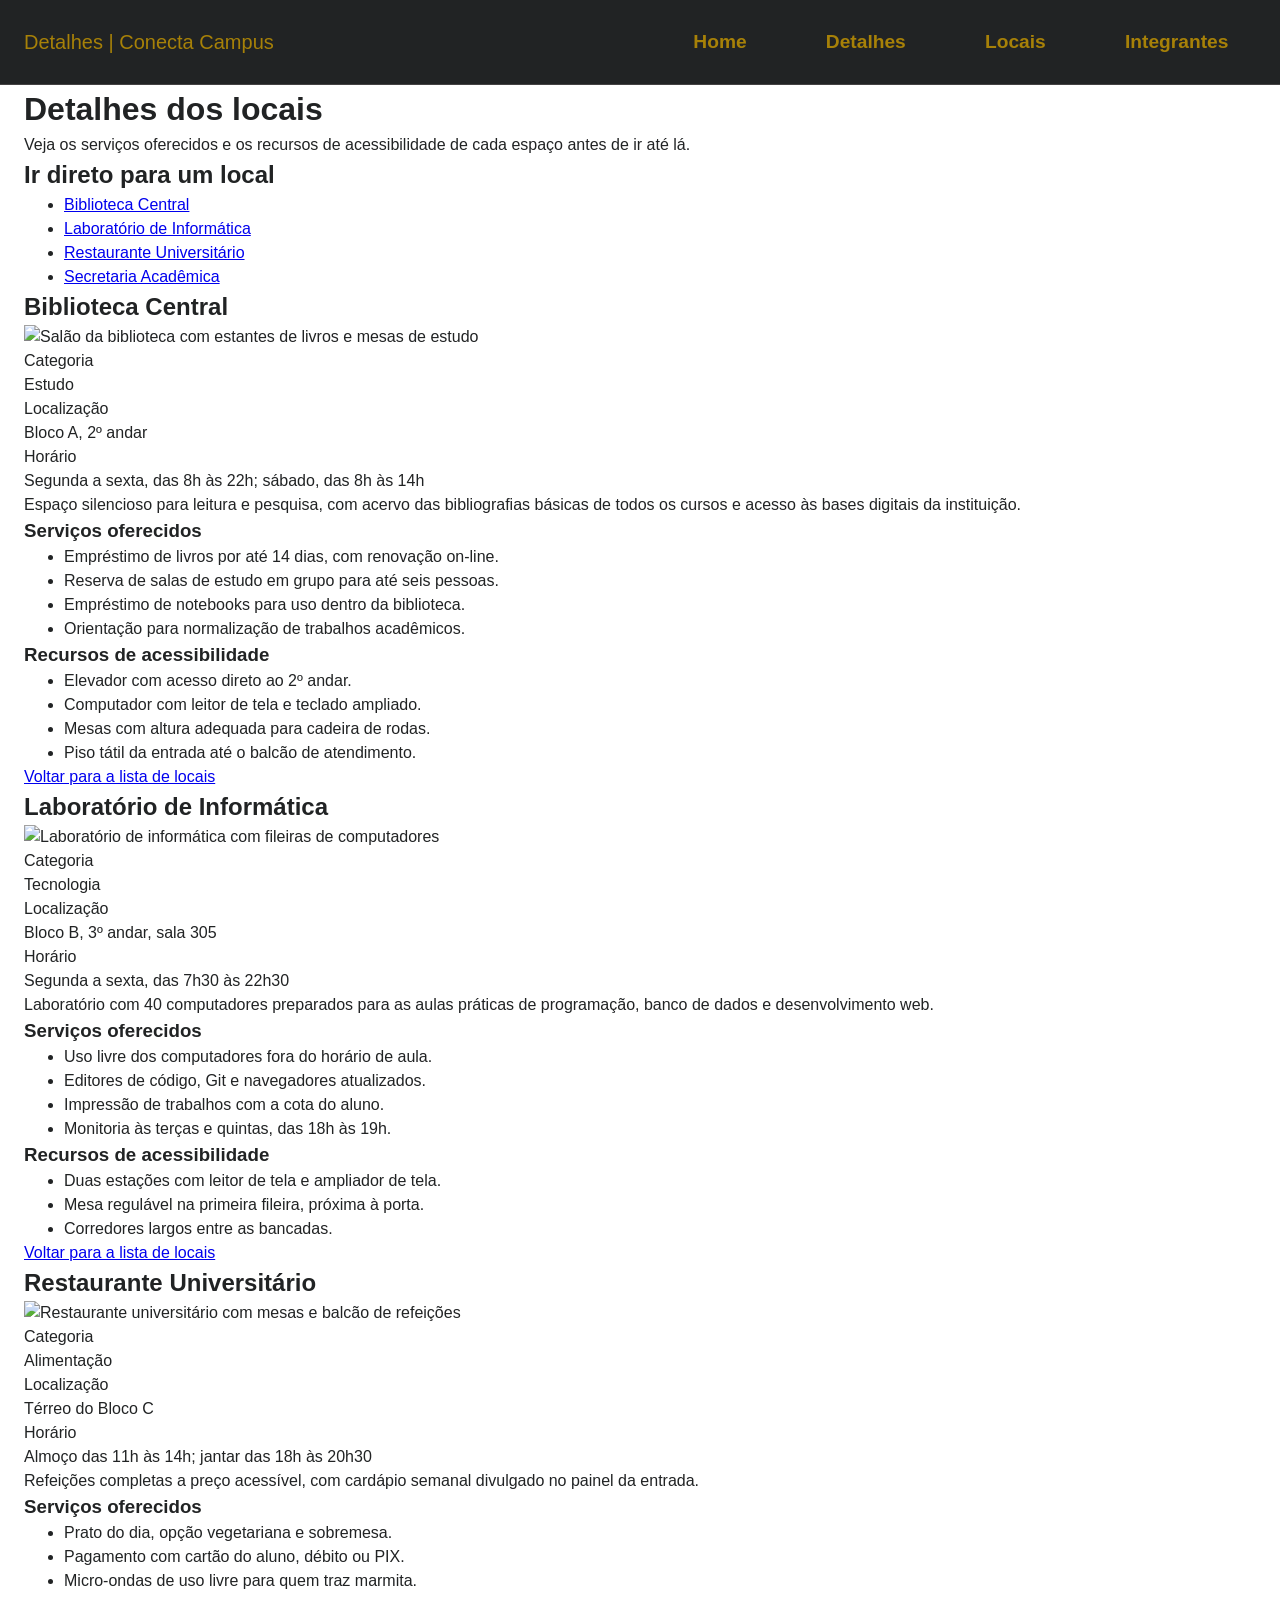
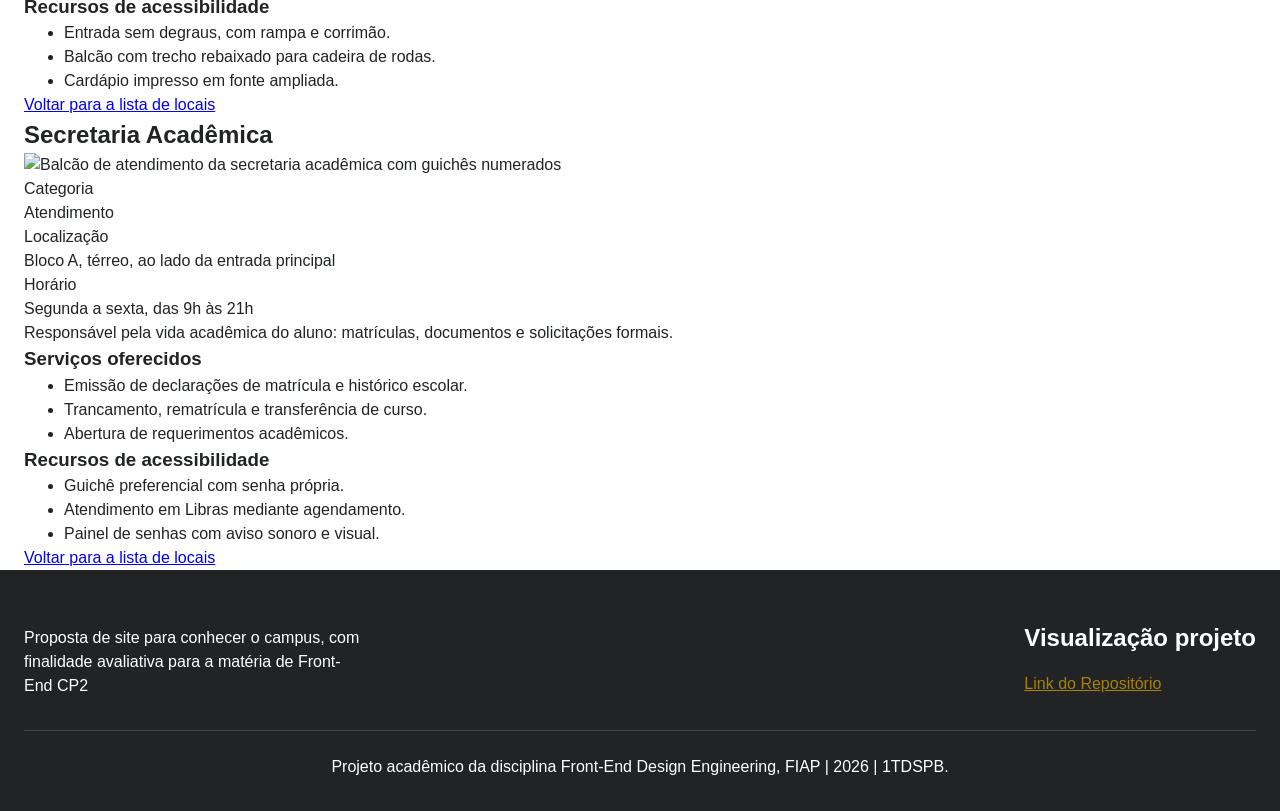
==== detalhes.html @ d4bdb2a4 "fix: correção localização das class no html no cabeçalho, main e rodapé." ====
<!-- INTEGRANTES DO GRUPO:
     RM574837 - KAUAN GOMES DOS SANTOS
     RM576881 - PABLO ACKILLYS ANJOS DA SILVA
     RM576834 - THOMAZ RAFAEL KRUTMAN NEVES DA ROCHA
     RM574720 - EDUARDO REGENOLD DA COSTA LIMA
-->

<!DOCTYPE html>
<html lang="pt-BR">

<head>
    <meta charset="UTF-8">
    <meta name="viewport" content="width=device-width, initial-scale=1.0">
    <title>Detalhes | Campus</title>
    <link rel="stylesheet" href="./css/style.css">
</head>

<!-- Corpo da página: onde fica todo o conteúdo da página -->

<body>

    <!-- Cabeçalho: identificação + menu de navegação (igual em todas as paginas)-->
    <header>
        <div class="cabecalho">
            <div class="container cabecalho-conteudo">

                <!-- Identificação da pagina em que está: leva de volta à página inicial -->
                <a class="identificacao-pagina" href="./index.html">
                    <span>Detalhes | Conecta Campus</span>
                </a>

                <!-- Cabeçalho: Menu de navegação -->
                <nav aria-label="Menu principal">
                    <ul class="menu-lista lista-limpa">
                        <li><a class="menu-cabecalho btn" href="./index.html">Home</a></li>
                        <li><a class="menu-cabecalho btn" href="./detalhes.html">Detalhes</a></li>
                        <li><a class="menu-cabecalho btn" href="./locais.html">Locais</a></li>
                        <li><a class="menu-cabecalho btn" href="./integrantes.html">Integrantes</a></li>
                    </ul>
                </nav>
            </div>
        </div>
    </header>

    <!-- Conteudo Principal: Corpo da página, informações -->
    <main>
        <div id="conteudo" class="container">
            <h1>Detalhes dos locais</h1>
            <p class="introducao">
                Veja os serviços oferecidos e os recursos de acessibilidade de cada espaço
                antes de ir até lá.
            </p>

            <!-- Atalhos internos para cada local detalhado -->
            <nav class="atalhos" aria-labelledby="titulo-atalhos">
                <h2 id="titulo-atalhos">Ir direto para um local</h2>
                <ul>
                    <li><a href="#biblioteca">Biblioteca Central</a></li>
                    <li><a href="#laboratorio">Laboratório de Informática</a></li>
                    <li><a href="#restaurante">Restaurante Universitário</a></li>
                    <li><a href="#secretaria">Secretaria Acadêmica</a></li>
                </ul>
            </nav>

            <!-- Local 1 -->
            <article id="biblioteca" class="detalhe">
                <h2>Biblioteca Central</h2>
                <img src="img/biblioteca.jpg" alt="Salão da biblioteca com estantes de livros e mesas de estudo">
                <dl>
                    <dt>Categoria</dt>
                    <dd>Estudo</dd>
                    <dt>Localização</dt>
                    <dd>Bloco A, 2º andar</dd>
                    <dt>Horário</dt>
                    <dd>Segunda a sexta, das 8h às 22h; sábado, das 8h às 14h</dd>
                </dl>
                <p>
                    Espaço silencioso para leitura e pesquisa, com acervo das bibliografias
                    básicas de todos os cursos e acesso às bases digitais da instituição.
                </p>
                <h3>Serviços oferecidos</h3>
                <ul>
                    <li>Empréstimo de livros por até 14 dias, com renovação on-line.</li>
                    <li>Reserva de salas de estudo em grupo para até seis pessoas.</li>
                    <li>Empréstimo de notebooks para uso dentro da biblioteca.</li>
                    <li>Orientação para normalização de trabalhos acadêmicos.</li>
                </ul>
                <h3>Recursos de acessibilidade</h3>
                <ul>
                    <li>Elevador com acesso direto ao 2º andar.</li>
                    <li>Computador com leitor de tela e teclado ampliado.</li>
                    <li>Mesas com altura adequada para cadeira de rodas.</li>
                    <li>Piso tátil da entrada até o balcão de atendimento.</li>
                </ul>
                <a class="voltar" href="locais.html"> Voltar para a lista de locais</a>
            </article>

            <!-- Local 2 -->
            <article id="laboratorio" class="detalhe">
                <h2>Laboratório de Informática</h2>
                <img src="img/laboratorio.jpg" alt="Laboratório de informática com fileiras de computadores">
                <dl>
                    <dt>Categoria</dt>
                    <dd>Tecnologia</dd>
                    <dt>Localização</dt>
                    <dd>Bloco B, 3º andar, sala 305</dd>
                    <dt>Horário</dt>
                    <dd>Segunda a sexta, das 7h30 às 22h30</dd>
                </dl>
                <p>
                    Laboratório com 40 computadores preparados para as aulas práticas de
                    programação, banco de dados e desenvolvimento web.
                </p>
                <h3>Serviços oferecidos</h3>
                <ul>
                    <li>Uso livre dos computadores fora do horário de aula.</li>
                    <li>Editores de código, Git e navegadores atualizados.</li>
                    <li>Impressão de trabalhos com a cota do aluno.</li>
                    <li>Monitoria às terças e quintas, das 18h às 19h.</li>
                </ul>
                <h3>Recursos de acessibilidade</h3>
                <ul>
                    <li>Duas estações com leitor de tela e ampliador de tela.</li>
                    <li>Mesa regulável na primeira fileira, próxima à porta.</li>
                    <li>Corredores largos entre as bancadas.</li>
                </ul>
                <a class="voltar" href="locais.html"> Voltar para a lista de locais</a>
            </article>

            <!-- Local 3 -->
            <article id="restaurante" class="detalhe">
                <h2>Restaurante Universitário</h2>
                <img src="img/restaurante.jpg" alt="Restaurante universitário com mesas e balcão de refeições">
                <dl>
                    <dt>Categoria</dt>
                    <dd>Alimentação</dd>
                    <dt>Localização</dt>
                    <dd>Térreo do Bloco C</dd>
                    <dt>Horário</dt>
                    <dd>Almoço das 11h às 14h; jantar das 18h às 20h30</dd>
                </dl>
                <p>
                    Refeições completas a preço acessível, com cardápio semanal divulgado no
                    painel da entrada.
                </p>
                <h3>Serviços oferecidos</h3>
                <ul>
                    <li>Prato do dia, opção vegetariana e sobremesa.</li>
                    <li>Pagamento com cartão do aluno, débito ou PIX.</li>
                    <li>Micro-ondas de uso livre para quem traz marmita.</li>
                </ul>
                <h3>Recursos de acessibilidade</h3>
                <ul>
                    <li>Entrada sem degraus, com rampa e corrimão.</li>
                    <li>Balcão com trecho rebaixado para cadeira de rodas.</li>
                    <li>Cardápio impresso em fonte ampliada.</li>
                </ul>
                <a class="voltar" href="locais.html"> Voltar para a lista de locais</a>
            </article>

            <!-- Local 4 -->
            <article id="secretaria" class="detalhe">
                <h2>Secretaria Acadêmica</h2>
                <img src="img/secretaria.jpg" alt="Balcão de atendimento da secretaria acadêmica com guichês numerados">
                <dl>
                    <dt>Categoria</dt>
                    <dd>Atendimento</dd>
                    <dt>Localização</dt>
                    <dd>Bloco A, térreo, ao lado da entrada principal</dd>
                    <dt>Horário</dt>
                    <dd>Segunda a sexta, das 9h às 21h</dd>
                </dl>
                <p>
                    Responsável pela vida acadêmica do aluno: matrículas, documentos e
                    solicitações formais.
                </p>
                <h3>Serviços oferecidos</h3>
                <ul>
                    <li>Emissão de declarações de matrícula e histórico escolar.</li>
                    <li>Trancamento, rematrícula e transferência de curso.</li>
                    <li>Abertura de requerimentos acadêmicos.</li>
                </ul>
                <h3>Recursos de acessibilidade</h3>
                <ul>
                    <li>Guichê preferencial com senha própria.</li>
                    <li>Atendimento em Libras mediante agendamento.</li>
                    <li>Painel de senhas com aviso sonoro e visual.</li>
                </ul>
                <a class="voltar" href="locais.html"> Voltar para a lista de locais</a>
            </article>
        </div>
    </main>

    <!-- Rodapé: Direitos... igual em todas as paginas -->
    <footer>
        <div class="rodape">
            <div class="container">
                <div class="rodape-conteudo">

                    <!-- Coluna 1: apresentação curta do projeto -->
                    <div>
                        <p class="rodape-descricao">Proposta de site para conhecer o campus, com finalidade avaliativa
                            para
                            a matéria de Front-End CP2</p>
                    </div>

                    <!-- Coluna 3: canais de contato da equipe -->
                    <div>
                        <h2 class="rodape-titulo">Visualização projeto</h2>
                        <ul class="rodape-lista lista-limpa">
                            <li><a href="https://github.com/Kauanzxd/Front-End_Checkpoint_2.git">Link do Repositório</a>
                            </li>
                        </ul>
                    </div>
                </div>

                <!-- Créditos acadêmicos -->
                <p class="rodape-creditos">Projeto acadêmico da disciplina Front-End Design Engineering, FIAP | 2026 |
                    1TDSPB.
                </p>
            </div>
        </div>
    </footer>

</body>

</html>
---- css/style.css ----
/* INTEGRANTES DO GRUPO:
     RM574837 - KAUAN GOMES DOS SANTOS
     RM576881 - PABLO ACKILLYS ANJOS DA SILVA
     RM576834 - THOMAZ RAFAEL KRUTMAN NEVES DA ROCHA
     RM574720 - EDUARDO REGENOLD DA COSTA LIMA
*/

:root {
     /* Paleta de cores */
     --cor-preto: #212324;
     --cor-branco: #ffffff;
     --cor-cinza: #5a56569d;
     --cor-dourado: #a78108;
     --cor-fundo: #f7f7f7;
     --cor-borda: #000000;

     /* Espaçamentos */
     --espaco-1: 0.5rem;
     --espaco-2: 1rem;
     --espaco-3: 1.5rem;
     --espaco-4: 2rem;
     --espaco-5: 3rem;
     --espaco-6: 4.5rem;
     --espaco-7: 6rem;
}


/* RESET E ESTILOS BASE */

/* Faz largura e altura incluírem padding e borda em todos os elementos */
*,
*::before,
*::after {
     box-sizing: border-box;
}

/* Remove margens padrão do navegador para controlar o espaçamento pelo CSS */
body,
h1,
h2,
h3,
h4,
p,
ul,
ol,
dl,
dd,
figure,
fieldset {
     margin: 0;
}

/* Imagens nunca ultrapassam a largura do elemento pai */
img {
     display: block;
     max-width: 100%;
     height: auto;
}

/* Listas sem marcador quando recebem a classe .lista-limpa */
.lista-limpa {
     padding: 0;
     list-style: none;
}


/* UTILITÁRIOS DE LAYOUT */

/* Centraliza o conteúdo e limita a largura máxima da página */
.container {
     width: 100%;
     max-width: 1500px;
     margin-inline: auto;
     padding-inline: var(--espaco-3);
}

/* Bloco vertical padrão: toda seção tem o mesmo respiro em cima e embaixo */
.secao {
     padding-block: var(--espaco-6);
}

/* fundo das paginas */
.secao-fundo {
     background-color: var(--cor-fundo)
}


/* Grades */
.grade-2,
.grade-3,
.grade-texto-lateral {
     display: grid;
     gap: var(--espaco-4);
}


/* BOTÕES E LINKS */

/* Base comum a todos os botões */
.btn {
     display: inline-block;
     padding: 0.8rem 1.6rem;
     border: 2px solid transparent;
     border-radius: 999px;
     font-size: 1.5rem;
     font-weight: 600;
     line-height: 1.2;
     text-align: center;
     text-decoration: none;
     cursor: pointer;
     transition: background-color 0.2s, color 0.2s, border-color 0.2s;
     color: var(--cor-dourado);
}

/* definição da fonte padrão do site, os valores em rem saem daqui*/
html {
     font-family: Arial, Helvetica, sans-serif;
     font-size: 100%;
     line-height: 1.5;
     color: var(--cor-preto);
}

/* Mostra um contorno no link ao navegar com a tecla Tab */
a:focus-visible {
     outline: 3px solid var(--cor-dourado);
     outline-offset: 3px;
}

/* HERO DA PÁGINA INICIAL */

/* Hero: bloco escuro cuja base é curva, lembrando um sorriso */
.hero {
     padding-block: var(--espaco-6) var(--espaco-7);
     border-radius: 0 0 50% 50% / 0 0 90px 90px;
     background-color: var(--cor-preto);
     color: var(--cor-branco);
}

.hero-conteudo {
     display: grid;
     align-items: center;
     gap: var(--espaco-5);
}

.hero h1 {
     font-size: 3.2rem;
     color: var(--cor-branco);
}

.hero-descricao {
     max-width: 520px;
     margin-top: var(--espaco-3);
     color: var(--cor-dourado);
     font-size: 1.2rem;
     font-weight: 700;
}

.hero a {
     padding: 2rem;
}

/* CABEÇALHO E MENU PRINCIPAL: MESMO BLOCO EM TODAS AS PÁGINAS */

/* Barra fixa no topo durante a rolagem */
.cabecalho {
     position: sticky;
     top: 0;
     z-index: 10;
     background-color: var(--cor-preto);
     border-bottom: 1px solid var(--cor-cinza);
}

/* Links com # (ex.: detalhes.html#biblioteca) param abaixo do cabeçalho fixo, sem cortar o título */
html {
     scroll-padding-top: 140px;
}

/* Logo à esquerda, menu à direita */
.cabecalho-conteudo {
     display: flex;
     align-items: center;
     justify-content: space-between;
     gap: var(--espaco-3);
     min-height: 84px;
}

/* identificacao pagina: nome do projeto */
.identificacao-pagina {
     display: flex;
     align-items: center;
     gap: 0.75rem;
     font-size: 1.25rem;
     font-weight: 700px;
     color: var(--cor-dourado);
     text-decoration: none;
}

/* Lista horizontal de links do menu */
.menu-lista {
     display: flex;
     gap: var(--espaco-3);
}

.menu-cabecalho {
     position: relative;
     display: block;
     padding-block: 0.5rem;
     font-size: 1.2rem;
     font-weight: 700px;
     color: var(--cor-dourado);
     text-decoration: none;
}

.menu-cabecalho:hover {
     color: var(--cor-branco);
}


/* RODAPÉ: MESMO BLOCO EM TODAS AS PÁGINAS */

.rodape {
     padding-block: var(--espaco-5) var(--espaco-4);
     background-color: var(--cor-preto);
     color: var(--cor-branco);
     font-size: var(--espaco-2);
}

/* Colunas do rodapé */
.rodape-conteudo {
     display: flex;
     justify-content: space-between;
     align-items: center;
     gap: var(--espaco-4);
}

.rodape-titulo {
     margin-bottom: var(--espaco-2);
     font-size: var(--espaco-3);
     color: var(--cor-branco);
}

.rodape-descricao {
     max-width: 340px;
     margin-top: var(--espaco-1);
}

.rodape-lista li+li {
     margin-top: 0.35rem;
}

.rodape a {
     color: var(--cor-dourado);
}

.rodape a:hover {
     color: var(--cor-branco);
}

/* Linha final com os créditos acadêmicos */
.rodape-creditos {
     display: flex;
     flex-direction: column;
     text-align: center;
     margin-top: var(--espaco-4);
     padding-top: var(--espaco-3);
     border-top: 1px solid var(--cor-cinza);
     font-size: var(--espaco-2);
}

/* Pagina Principal: exposição dos principais locais e explicação do objetivo do site */
.finalidade-projeto {
     display: flex;
     flex-direction: column;
     gap: var(--espaco-1);
     font-size: 1.2rem;
     font-weight: 700px;
}

#titulo-finalidade {
     font-size: var(--espaco-4);
     font-weight: 900px;
}

#titulo-destaque {
     font-size: var(--espaco-4);
     font-weight: 900px;
}

.grade-3 {
     grid-template-columns: 1fr 1fr;
     margin-top: var(--espaco-4);
}

.card {
     margin: 2rem;
     padding: var(--espaco-4);
     gap: var(--espaco-5);
     border: 2px solid var(--cor-borda);
     border-radius: var(--raio-medio);
     background-color: var(--cor-branco);
}

.cartao h3 {
     margin-bottom: var(--espaco-1);
}

.cartao p {
     color: var(--cor-dourado);
}

.card-link {
     display: block;
     color: inherit;
     text-decoration: none;
     transition: border-color 0.2s, background-color 0.2s;
}

.card:hover {
     border-color: var(--cor-preto);
     background-color: var(--cor-branco);
     color: var(--cor-dourado);
}

/* PÁGINA INTEGRANTES: INFORMAÇÕES SOBRE QUEM FEZ O PROJETO E LINKS SOCIAIS */

/* Dois cards por linha */

.grade-2 {
     grid-template-columns: 1fr 1fr;
     margin-top: var(--espaco-4);
}

.card-integrante {
     padding: var(--espaco-3);
     border: 1px solid var(--cor-borda);
     border-radius: 12px;
     background-color: var(--cor-branco);
     text-align: center;
}

/* Fotos do mesmo tamanho e redondas */
.foto-integrante {
     width: 160px;
     height: 160px;
     margin: 0 auto var(--espaco-2);
     border-radius: 50%;
     border: solid 2px var(--cor-dourado);
     object-fit: cover;
}

.card-integrante h2 {
     margin-bottom: var(--espaco-1);
     font-size: 1.25rem;
}

.links-integrante {
     margin-top: var(--espaco-2);
}

/* Espaço só entre os links */
.links-integrante li+li {
     margin-top: var(--espaco-1);
}

.links-integrante a {
     color: var(--cor-preto);
     font-weight: 700;
}

/* Muda a cor e tira o sublinhado, para não depender só da cor */
.links-integrante a:hover {
     color: var(--cor-dourado);
     text-decoration: none;
}

/* CARROSEL DE IMAGENS COM OS LOCAIS DO CAMPUS */

.introducao-locais {
     display: flex;
     flex-direction: column;
     gap: var(--espaco-2);
     padding: var(--espaco-5);
}

.carrossel {
     max-width: 700px;
     margin: 0 auto;
}

.slides {
     display: flex;
     overflow-x: auto;
     scroll-snap-type: x mandatory;
     scroll-behavior: smooth;
     border-radius: 10px;
}

.slide {
     flex: 0 0 100%;
     scroll-snap-align: center;
     display: flex;
     flex-direction: column;
     background: var(--cor-branco);
}

.slide h3 {
     margin: 0;
     padding: 16px 24px;
     font-size: 1.5rem;
     text-align: center;
     background-color: var(--cor-preto);
     color: var(--cor-dourado);
}

.slide img {
     width: 100%;
     height: 350px;
     object-fit: cover;
     display: block;
     border-radius: 0px 0px 10px 10px;
}

.info {
     padding: 20px 24px;
}

.info p {
     margin: 0 0 12px;
     line-height: 1.5;
     color: var(--cor-preto);
}

.info ul {
     margin: 0;
     padding: 0;
     list-style: none;
     color: var(--cor-preto);
}

.info li {
     padding: 6px 0;
     border-top: 1px solid var(--cor-borda);
}

/* Bolinhas */
.bolinhas {
     display: flex;
     justify-content: center;
     gap: 8px;
     margin-top: 12px;
}

.bolinhas a {
     width: 12px;
     height: 12px;
     border-radius: 50%;
     background-color: var(--cor-cinza);
}

.bolinhas a:hover {
     background-color: var(--cor-preto);
}
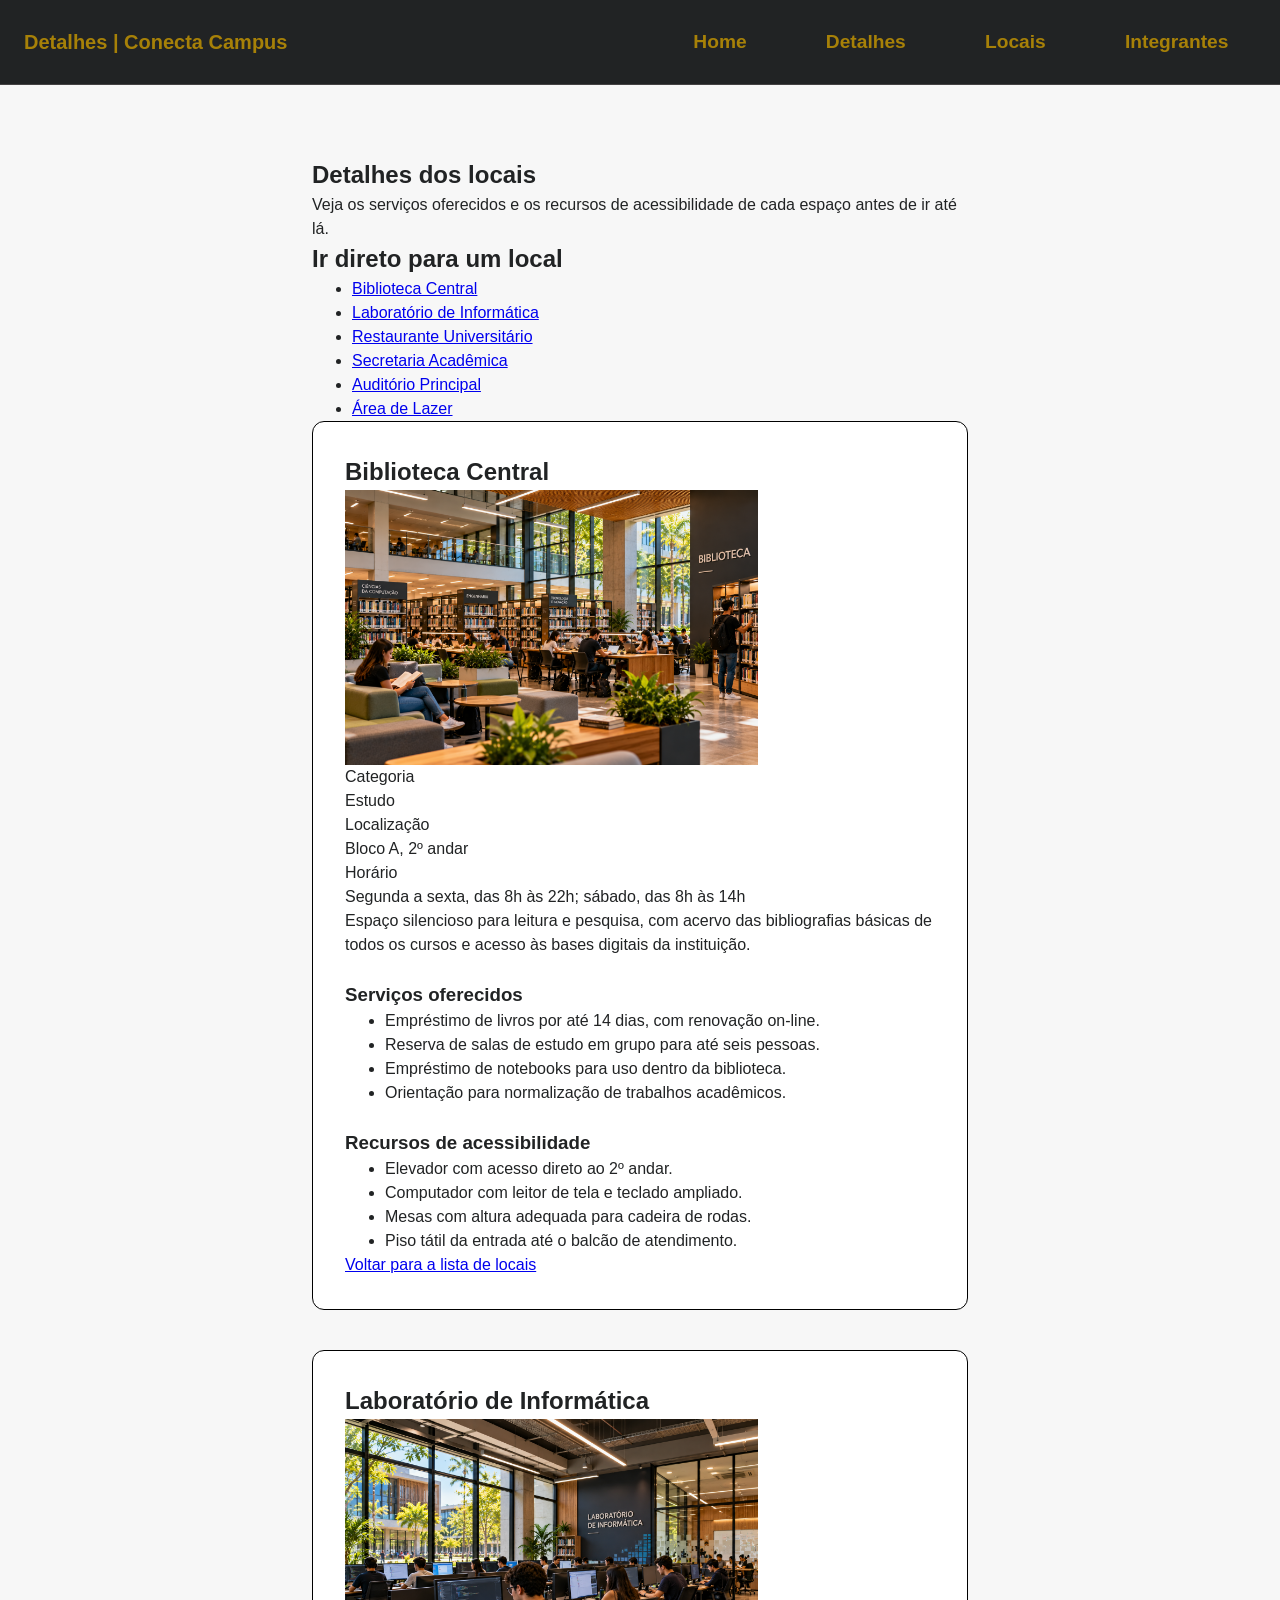
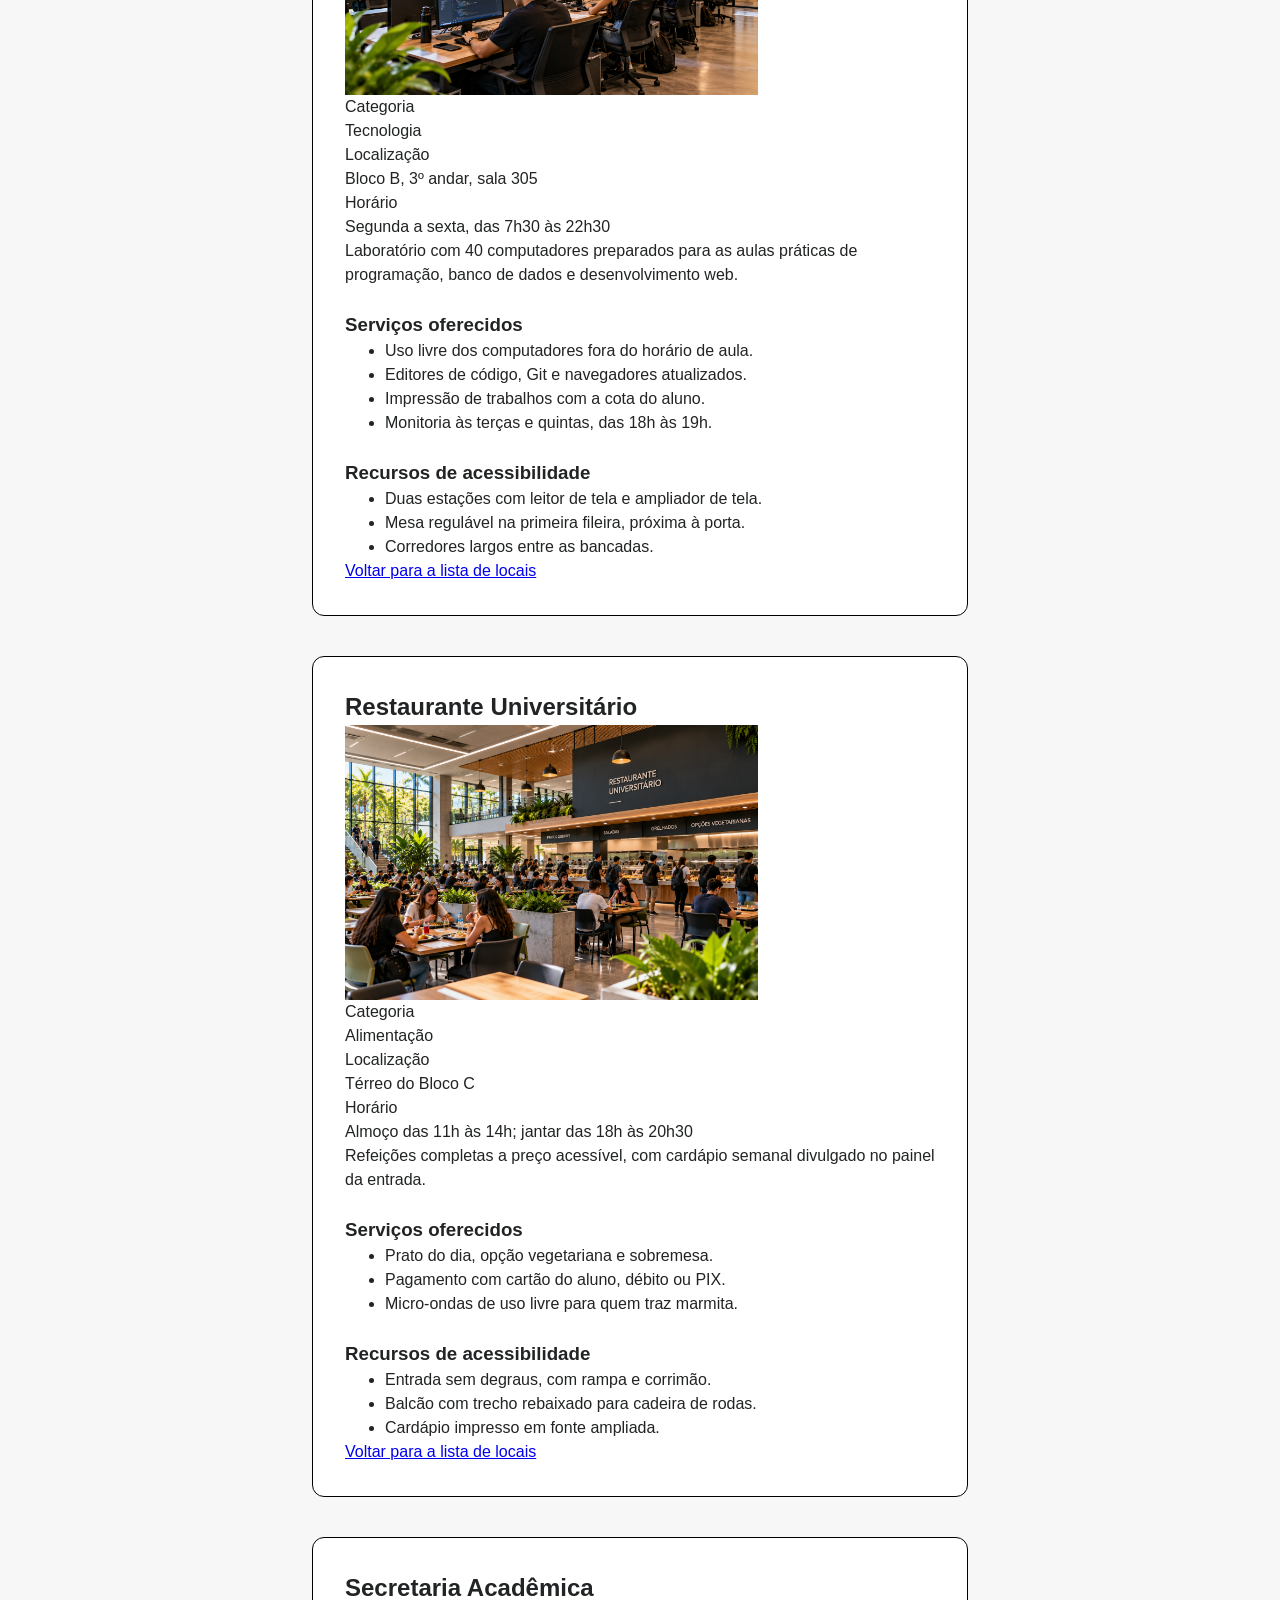
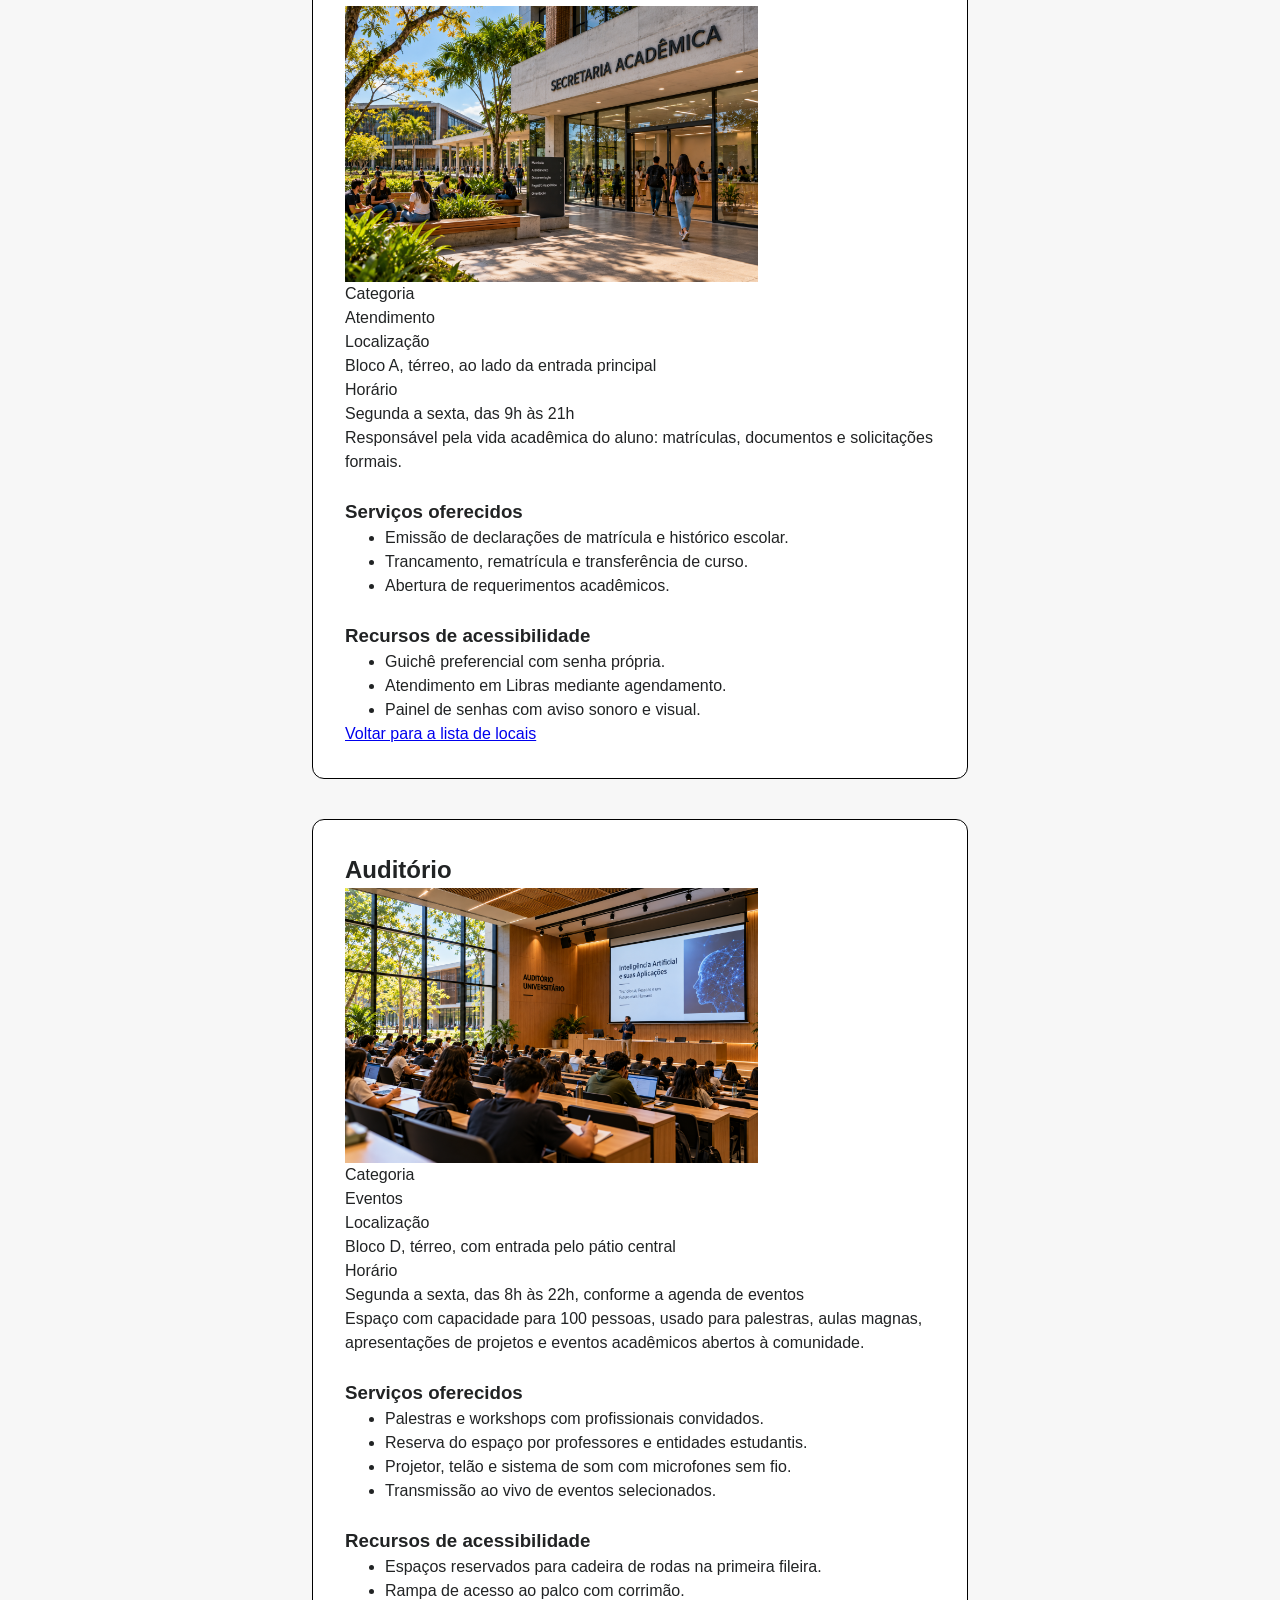
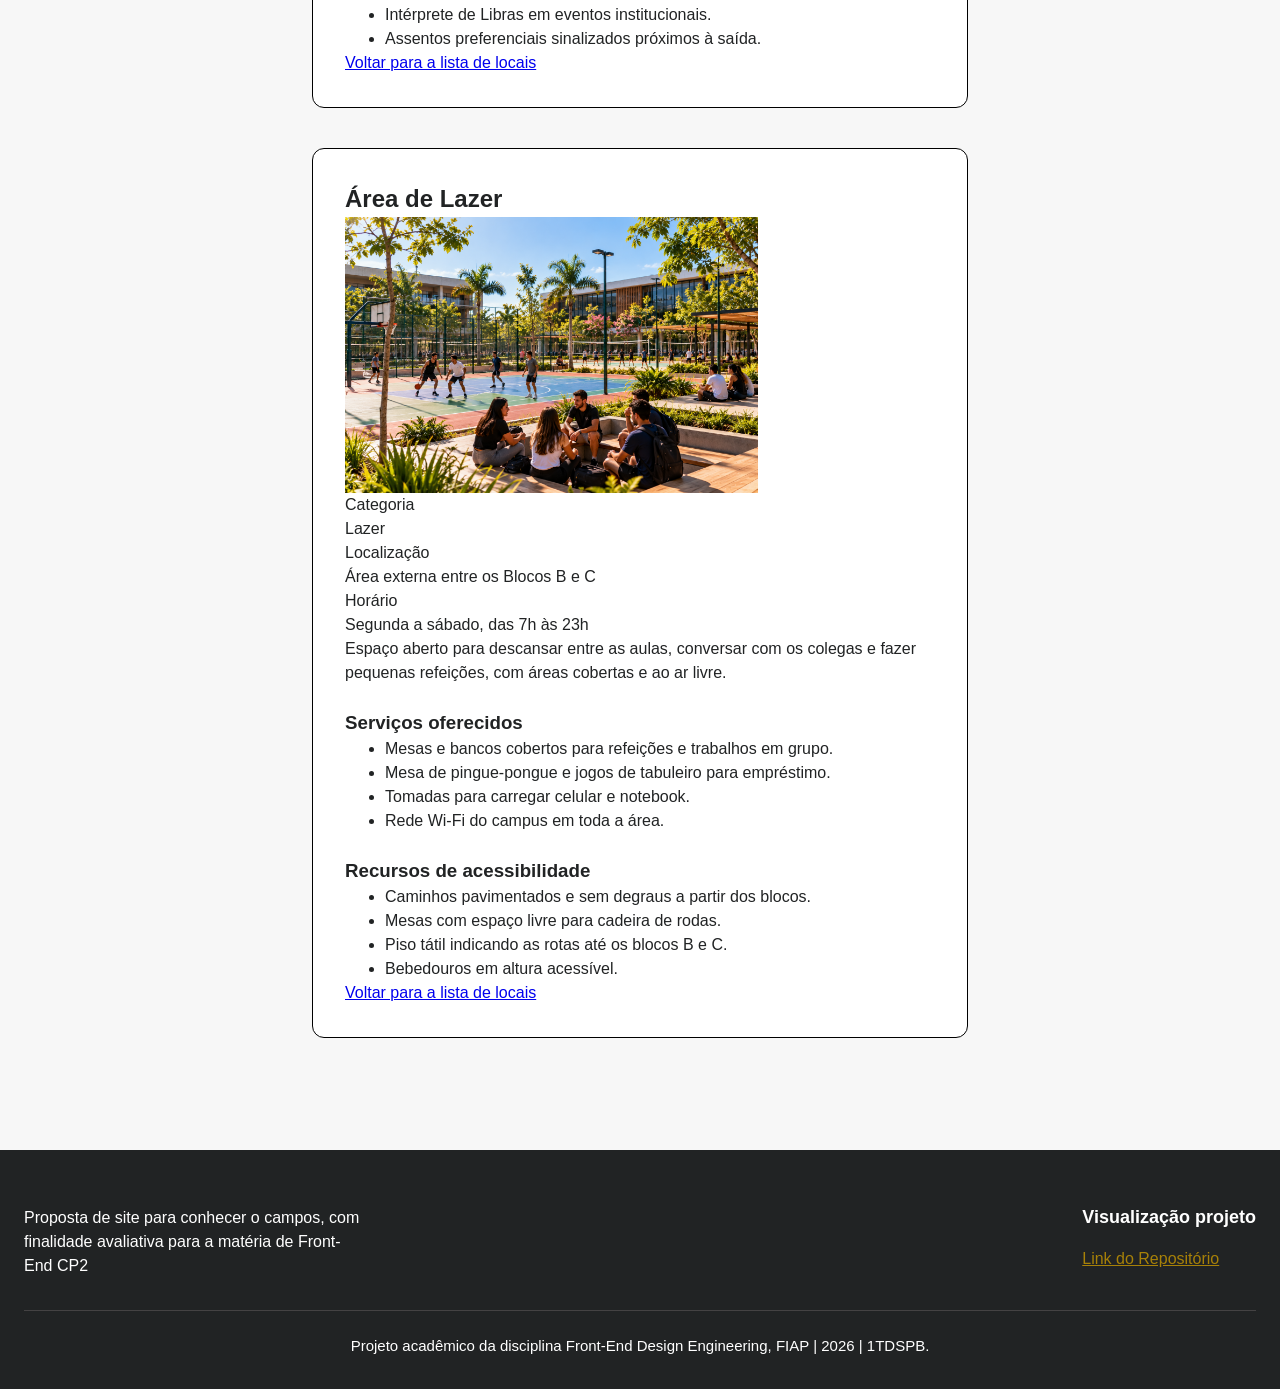
==== commit 7142d0ce: "feat: atualização desing e conteudo do detalhes.html" ====
--- a/detalhes.html
+++ b/detalhes.html
@@ -17,34 +17,34 @@
 
 <!-- Corpo da página: onde fica todo o conteúdo da página -->
 
-<body>
+<body class="secao-fundo">
 
     <!-- Cabeçalho: identificação + menu de navegação (igual em todas as paginas)-->
-    <header>
-        <div class="cabecalho">
-            <div class="container cabecalho-conteudo">
-
-                <!-- Identificação da pagina em que está: leva de volta à página inicial -->
-                <a class="identificacao-pagina" href="./index.html">
-                    <span>Detalhes | Conecta Campus</span>
-                </a>
-
-                <!-- Cabeçalho: Menu de navegação -->
-                <nav aria-label="Menu principal">
-                    <ul class="menu-lista lista-limpa">
-                        <li><a class="menu-cabecalho btn" href="./index.html">Home</a></li>
-                        <li><a class="menu-cabecalho btn" href="./detalhes.html">Detalhes</a></li>
-                        <li><a class="menu-cabecalho btn" href="./locais.html">Locais</a></li>
-                        <li><a class="menu-cabecalho btn" href="./integrantes.html">Integrantes</a></li>
-                    </ul>
-                </nav>
-            </div>
+    <header class="cabecalho">
+        <div class="container cabecalho-conteudo">
+
+            <!-- Identificação da pagina em que está: leva de volta à página inicial -->
+            <a class="identificacao-pagina" href="./index.html">
+                <span>Detalhes | Conecta Campus</span>
+            </a>
+
+            <!-- Cabeçalho: Menu de navegação -->
+            <nav aria-label="Menu principal">
+                <ul class="menu-lista lista-limpa">
+                    <li><a class="menu-cabecalho btn" href="./index.html">Home</a></li>
+                    <li><a class="menu-cabecalho btn" href="./detalhes.html">Detalhes</a></li>
+                    <li><a class="menu-cabecalho btn" href="./locais.html">Locais</a></li>
+                    <li><a class="menu-cabecalho btn" href="./integrantes.html">Integrantes</a></li>
+                </ul>
+            </nav>
+
         </div>
     </header>
 
     <!-- Conteudo Principal: Corpo da página, informações -->
-    <main>
-        <div id="conteudo" class="container">
+    <main id="conteudo-detalhes" ">
+        <section class=" secao">
+        <div class="container">
             <h1>Detalhes dos locais</h1>
             <p class="introducao">
                 Veja os serviços oferecidos e os recursos de acessibilidade de cada espaço
@@ -59,13 +59,17 @@
                     <li><a href="#laboratorio">Laboratório de Informática</a></li>
                     <li><a href="#restaurante">Restaurante Universitário</a></li>
                     <li><a href="#secretaria">Secretaria Acadêmica</a></li>
+                    <li><a href="#auditorio">Auditório Principal</a></li>
+                    <li><a href="#area-lazer">Área de Lazer</a></li>
                 </ul>
             </nav>
 
             <!-- Local 1 -->
             <article id="biblioteca" class="detalhe">
                 <h2>Biblioteca Central</h2>
-                <img src="img/biblioteca.jpg" alt="Salão da biblioteca com estantes de livros e mesas de estudo">
+                <div class="img-detalhe">
+                    <img src="./img/img_biblioteca_campus.png" alt="Salão da biblioteca com estantes de livros e mesas de estudo">
+                </div>
                 <dl>
                     <dt>Categoria</dt>
                     <dd>Estudo</dd>
@@ -78,27 +82,29 @@
                     Espaço silencioso para leitura e pesquisa, com acervo das bibliografias
                     básicas de todos os cursos e acesso às bases digitais da instituição.
                 </p>
-                <h3>Serviços oferecidos</h3>
+                <h3 class="margin-detalhes">Serviços oferecidos</h3>
                 <ul>
                     <li>Empréstimo de livros por até 14 dias, com renovação on-line.</li>
                     <li>Reserva de salas de estudo em grupo para até seis pessoas.</li>
                     <li>Empréstimo de notebooks para uso dentro da biblioteca.</li>
                     <li>Orientação para normalização de trabalhos acadêmicos.</li>
                 </ul>
-                <h3>Recursos de acessibilidade</h3>
+                <h3 class="margin-detalhes">Recursos de acessibilidade</h3>
                 <ul>
                     <li>Elevador com acesso direto ao 2º andar.</li>
                     <li>Computador com leitor de tela e teclado ampliado.</li>
                     <li>Mesas com altura adequada para cadeira de rodas.</li>
                     <li>Piso tátil da entrada até o balcão de atendimento.</li>
                 </ul>
-                <a class="voltar" href="locais.html"> Voltar para a lista de locais</a>
+                <a class="margin-detalhes" class="voltar" href="locais.html"> Voltar para a lista de locais</a>
             </article>
 
             <!-- Local 2 -->
             <article id="laboratorio" class="detalhe">
                 <h2>Laboratório de Informática</h2>
-                <img src="img/laboratorio.jpg" alt="Laboratório de informática com fileiras de computadores">
+                <div class="img-detalhe">
+                    <img src="./img/img_laboratorio-informatica_campus.png" alt="Laboratório de informática com fileiras de computadores">
+                </div>
                 <dl>
                     <dt>Categoria</dt>
                     <dd>Tecnologia</dd>
@@ -111,26 +117,28 @@
                     Laboratório com 40 computadores preparados para as aulas práticas de
                     programação, banco de dados e desenvolvimento web.
                 </p>
-                <h3>Serviços oferecidos</h3>
+                <h3 class="margin-detalhes">Serviços oferecidos</h3>
                 <ul>
                     <li>Uso livre dos computadores fora do horário de aula.</li>
                     <li>Editores de código, Git e navegadores atualizados.</li>
                     <li>Impressão de trabalhos com a cota do aluno.</li>
                     <li>Monitoria às terças e quintas, das 18h às 19h.</li>
                 </ul>
-                <h3>Recursos de acessibilidade</h3>
+                <h3 class="margin-detalhes">Recursos de acessibilidade</h3>
                 <ul>
                     <li>Duas estações com leitor de tela e ampliador de tela.</li>
                     <li>Mesa regulável na primeira fileira, próxima à porta.</li>
                     <li>Corredores largos entre as bancadas.</li>
                 </ul>
-                <a class="voltar" href="locais.html"> Voltar para a lista de locais</a>
+                <a class="margin-detalhes" class="voltar" href="locais.html"> Voltar para a lista de locais</a>
             </article>
 
             <!-- Local 3 -->
             <article id="restaurante" class="detalhe">
                 <h2>Restaurante Universitário</h2>
-                <img src="img/restaurante.jpg" alt="Restaurante universitário com mesas e balcão de refeições">
+                <div class="img-detalhe">
+                    <img src="./img/img_restaurante_campus.png" alt="Restaurante universitário com mesas e balcão de refeições">
+                </div>
                 <dl>
                     <dt>Categoria</dt>
                     <dd>Alimentação</dd>
@@ -143,25 +151,27 @@
                     Refeições completas a preço acessível, com cardápio semanal divulgado no
                     painel da entrada.
                 </p>
-                <h3>Serviços oferecidos</h3>
+                <h3 class="margin-detalhes">Serviços oferecidos</h3>
                 <ul>
                     <li>Prato do dia, opção vegetariana e sobremesa.</li>
                     <li>Pagamento com cartão do aluno, débito ou PIX.</li>
                     <li>Micro-ondas de uso livre para quem traz marmita.</li>
                 </ul>
-                <h3>Recursos de acessibilidade</h3>
+                <h3 class="margin-detalhes">Recursos de acessibilidade</h3>
                 <ul>
                     <li>Entrada sem degraus, com rampa e corrimão.</li>
                     <li>Balcão com trecho rebaixado para cadeira de rodas.</li>
                     <li>Cardápio impresso em fonte ampliada.</li>
                 </ul>
-                <a class="voltar" href="locais.html"> Voltar para a lista de locais</a>
+                <a class="margin-detalhes" class="voltar" href="locais.html"> Voltar para a lista de locais</a>
             </article>
 
             <!-- Local 4 -->
             <article id="secretaria" class="detalhe">
                 <h2>Secretaria Acadêmica</h2>
-                <img src="img/secretaria.jpg" alt="Balcão de atendimento da secretaria acadêmica com guichês numerados">
+                <div class="img-detalhe">
+                    <img src="./img/img_secretaria_campus.png" alt="Balcão de atendimento da secretaria acadêmica com guichês numerados">
+                </div>
                 <dl>
                     <dt>Categoria</dt>
                     <dd>Atendimento</dd>
@@ -174,51 +184,119 @@
                     Responsável pela vida acadêmica do aluno: matrículas, documentos e
                     solicitações formais.
                 </p>
-                <h3>Serviços oferecidos</h3>
+                <h3 class="margin-detalhes">Serviços oferecidos</h3>
                 <ul>
                     <li>Emissão de declarações de matrícula e histórico escolar.</li>
                     <li>Trancamento, rematrícula e transferência de curso.</li>
                     <li>Abertura de requerimentos acadêmicos.</li>
                 </ul>
-                <h3>Recursos de acessibilidade</h3>
+                <h3 class="margin-detalhes">Recursos de acessibilidade</h3>
                 <ul>
                     <li>Guichê preferencial com senha própria.</li>
                     <li>Atendimento em Libras mediante agendamento.</li>
                     <li>Painel de senhas com aviso sonoro e visual.</li>
                 </ul>
-                <a class="voltar" href="locais.html"> Voltar para a lista de locais</a>
-            </article>
-        </div>
+                <a class="margin-detalhes" class="voltar" href="locais.html"> Voltar para a lista de locais</a>
+            </article>
+
+            <!-- local 5 -->
+            <article id="auditorio" class="detalhe">
+                <h2>Auditório</h2>
+                <div class="img-detalhe">
+                    <img src="./img/img_auditorio_campus.png" alt="Auditório com palco e assentos">
+                </div>
+                <dl>
+                    <dt>Categoria</dt>
+                    <dd>Eventos</dd>
+                    <dt>Localização</dt>
+                    <dd>Bloco D, térreo, com entrada pelo pátio central</dd>
+                    <dt>Horário</dt>
+                    <dd>Segunda a sexta, das 8h às 22h, conforme a agenda de eventos</dd>
+                </dl>
+                <p>
+                    Espaço com capacidade para 100 pessoas, usado para palestras, aulas magnas,
+                    apresentações de projetos e eventos acadêmicos abertos à comunidade.
+                </p>
+                <h3 class="margin-detalhes">Serviços oferecidos</h3>
+                <ul>
+                    <li>Palestras e workshops com profissionais convidados.</li>
+                    <li>Reserva do espaço por professores e entidades estudantis.</li>
+                    <li>Projetor, telão e sistema de som com microfones sem fio.</li>
+                    <li>Transmissão ao vivo de eventos selecionados.</li>
+                </ul>
+                <h3 class="margin-detalhes">Recursos de acessibilidade</h3>
+                <ul>
+                    <li>Espaços reservados para cadeira de rodas na primeira fileira.</li>
+                    <li>Rampa de acesso ao palco com corrimão.</li>
+                    <li>Intérprete de Libras em eventos institucionais.</li>
+                    <li>Assentos preferenciais sinalizados próximos à saída.</li>
+                </ul>
+                <a class="margin-detalhes" class="voltar" href="locais.html"> Voltar para a lista de locais</a>
+            </article>
+
+            <!-- local 6 -->
+            <article id="area-lazer" class="detalhe">
+                <h2>Área de Lazer</h2>
+                <div class="img-detalhe">
+                    <img src="./img/img_area-de-lazer_campus.png" alt="Área de lazer com mesas e cadeiras">
+                </div>
+                <dl>
+                    <dt>Categoria</dt>
+                    <dd>Lazer</dd>
+                    <dt>Localização</dt>
+                    <dd>Área externa entre os Blocos B e C</dd>
+                    <dt>Horário</dt>
+                    <dd>Segunda a sábado, das 7h às 23h</dd>
+                </dl>
+                <p>
+                    Espaço aberto para descansar entre as aulas, conversar com os colegas e
+                    fazer pequenas refeições, com áreas cobertas e ao ar livre.
+                </p>
+                <h3 class="margin-detalhes">Serviços oferecidos</h3>
+                <ul>
+                    <li>Mesas e bancos cobertos para refeições e trabalhos em grupo.</li>
+                    <li>Mesa de pingue-pongue e jogos de tabuleiro para empréstimo.</li>
+                    <li>Tomadas para carregar celular e notebook.</li>
+                    <li>Rede Wi-Fi do campus em toda a área.</li>
+                </ul>
+                <h3 class="margin-detalhes">Recursos de acessibilidade</h3>
+                <ul>
+                    <li>Caminhos pavimentados e sem degraus a partir dos blocos.</li>
+                    <li>Mesas com espaço livre para cadeira de rodas.</li>
+                    <li>Piso tátil indicando as rotas até os blocos B e C.</li>
+                    <li>Bebedouros em altura acessível.</li>
+                </ul>
+                <a class="margin-detalhes" class="voltar" href="locais.html"> Voltar para a lista de locais</a>
+            </article>
+            <div>
+                <section>
     </main>
 
     <!-- Rodapé: Direitos... igual em todas as paginas -->
-    <footer>
-        <div class="rodape">
-            <div class="container">
-                <div class="rodape-conteudo">
-
-                    <!-- Coluna 1: apresentação curta do projeto -->
-                    <div>
-                        <p class="rodape-descricao">Proposta de site para conhecer o campus, com finalidade avaliativa
-                            para
-                            a matéria de Front-End CP2</p>
-                    </div>
-
-                    <!-- Coluna 3: canais de contato da equipe -->
-                    <div>
-                        <h2 class="rodape-titulo">Visualização projeto</h2>
-                        <ul class="rodape-lista lista-limpa">
-                            <li><a href="https://github.com/Kauanzxd/Front-End_Checkpoint_2.git">Link do Repositório</a>
-                            </li>
-                        </ul>
-                    </div>
-                </div>
-
-                <!-- Créditos acadêmicos -->
-                <p class="rodape-creditos">Projeto acadêmico da disciplina Front-End Design Engineering, FIAP | 2026 |
-                    1TDSPB.
-                </p>
+    <footer class="rodape">
+        <div class="container">
+            <div class="rodape-conteudo">
+
+                <!-- Coluna 1: apresentação curta do projeto -->
+                <div>
+                    <p class="rodape-descricao">Proposta de site para conhecer o campos, com finalidade avaliativa para
+                        a matéria de Front-End CP2</p>
+                </div>
+
+                <!-- Coluna 3: canais de contato da equipe -->
+                <div>
+                    <h2 class="rodape-titulo">Visualização projeto</h2>
+                    <ul class="rodape-lista lista-limpa">
+                        <li><a href="https://github.com/Kauanzxd/Front-End_Checkpoint_2.git">Link do Repositório</a>
+                        </li>
+                    </ul>
+                </div>
             </div>
+
+            <!-- Créditos acadêmicos -->
+            <p class="rodape-creditos">Projeto acadêmico da disciplina Front-End Design Engineering, FIAP | 2026 |
+                1TDSPB.
+            </p>
         </div>
     </footer>
 
--- a/css/style.css
+++ b/css/style.css
@@ -6,24 +6,23 @@
 */
 
 :root {
-     /* Paleta de cores */
-     --cor-preto: #212324;
-     --cor-branco: #ffffff;
-     --cor-cinza: #5a56569d;
-     --cor-dourado: #a78108;
-     --cor-fundo: #f7f7f7;
-     --cor-borda: #000000;
-
-     /* Espaçamentos */
-     --espaco-1: 0.5rem;
-     --espaco-2: 1rem;
-     --espaco-3: 1.5rem;
-     --espaco-4: 2rem;
-     --espaco-5: 3rem;
-     --espaco-6: 4.5rem;
-     --espaco-7: 6rem;
-}
-
+  /* Paleta de cores */
+  --cor-preto: #212324;
+  --cor-branco: #ffffff;
+  --cor-cinza: #5a56569d;
+  --cor-dourado: #a78108;
+  --cor-fundo: #f7f7f7;
+  --cor-borda: #000000;
+
+  /* Espaçamentos */
+  --espaco-1: 0.5rem;
+  --espaco-2: 1rem;
+  --espaco-3: 1.5rem;
+  --espaco-4: 2rem;
+  --espaco-5: 3rem;
+  --espaco-6: 4.5rem;
+  --espaco-7: 6rem;
+}
 
 /* RESET E ESTILOS BASE */
 
@@ -31,7 +30,7 @@
 *,
 *::before,
 *::after {
-     box-sizing: border-box;
+  box-sizing: border-box;
 }
 
 /* Remove margens padrão do navegador para controlar o espaçamento pelo CSS */
@@ -47,278 +46,279 @@
 dd,
 figure,
 fieldset {
-     margin: 0;
+  margin: 0;
 }
 
 /* Imagens nunca ultrapassam a largura do elemento pai */
 img {
-     display: block;
-     max-width: 100%;
-     height: auto;
+  display: block;
+  max-width: 100%;
+  height: auto;
 }
 
 /* Listas sem marcador quando recebem a classe .lista-limpa */
 .lista-limpa {
-     padding: 0;
-     list-style: none;
-}
-
+  padding: 0;
+  list-style: none;
+}
 
 /* UTILITÁRIOS DE LAYOUT */
 
 /* Centraliza o conteúdo e limita a largura máxima da página */
 .container {
-     width: 100%;
-     max-width: 1500px;
-     margin-inline: auto;
-     padding-inline: var(--espaco-3);
+  width: 100%;
+  max-width: 1500px;
+  margin-inline: auto;
+  padding-inline: var(--espaco-3);
 }
 
 /* Bloco vertical padrão: toda seção tem o mesmo respiro em cima e embaixo */
 .secao {
-     padding-block: var(--espaco-6);
+  padding-block: var(--espaco-6);
 }
 
 /* fundo das paginas */
 .secao-fundo {
-     background-color: var(--cor-fundo)
-}
-
+  background-color: var(--cor-fundo);
+}
 
 /* Grades */
 .grade-2,
 .grade-3,
 .grade-texto-lateral {
-     display: grid;
-     gap: var(--espaco-4);
-}
-
+  display: grid;
+  gap: var(--espaco-4);
+}
 
 /* BOTÕES E LINKS */
 
 /* Base comum a todos os botões */
 .btn {
-     display: inline-block;
-     padding: 0.8rem 1.6rem;
-     border: 2px solid transparent;
-     border-radius: 999px;
-     font-size: 1.5rem;
-     font-weight: 600;
-     line-height: 1.2;
-     text-align: center;
-     text-decoration: none;
-     cursor: pointer;
-     transition: background-color 0.2s, color 0.2s, border-color 0.2s;
-     color: var(--cor-dourado);
+  display: inline-block;
+  padding: 0.8rem 1.6rem;
+  border: 2px solid transparent;
+  border-radius: 999px;
+  font-size: 1.5rem;
+  font-weight: 600;
+  line-height: 1.2;
+  text-align: center;
+  text-decoration: none;
+  cursor: pointer;
+  transition:
+    background-color 0.2s,
+    color 0.2s,
+    border-color 0.2s;
+  color: var(--cor-dourado);
 }
 
 /* definição da fonte padrão do site, os valores em rem saem daqui*/
 html {
-     font-family: Arial, Helvetica, sans-serif;
-     font-size: 100%;
-     line-height: 1.5;
-     color: var(--cor-preto);
+  font-family: Arial, Helvetica, sans-serif;
+  font-size: 100%;
+  line-height: 1.5;
+  color: var(--cor-preto);
 }
 
 /* Mostra um contorno no link ao navegar com a tecla Tab */
 a:focus-visible {
-     outline: 3px solid var(--cor-dourado);
-     outline-offset: 3px;
+  outline: 3px solid var(--cor-dourado);
+  outline-offset: 3px;
 }
 
 /* HERO DA PÁGINA INICIAL */
 
 /* Hero: bloco escuro cuja base é curva, lembrando um sorriso */
 .hero {
-     padding-block: var(--espaco-6) var(--espaco-7);
-     border-radius: 0 0 50% 50% / 0 0 90px 90px;
-     background-color: var(--cor-preto);
-     color: var(--cor-branco);
+  padding-block: var(--espaco-6) var(--espaco-7);
+  border-radius: 0 0 50% 50% / 0 0 90px 90px;
+  background-color: var(--cor-preto);
+  color: var(--cor-branco);
 }
 
 .hero-conteudo {
-     display: grid;
-     align-items: center;
-     gap: var(--espaco-5);
+  display: grid;
+  align-items: center;
+  gap: var(--espaco-5);
 }
 
 .hero h1 {
-     font-size: 3.2rem;
-     color: var(--cor-branco);
+  font-size: 3.2rem;
+  color: var(--cor-branco);
 }
 
 .hero-descricao {
-     max-width: 520px;
-     margin-top: var(--espaco-3);
-     color: var(--cor-dourado);
-     font-size: 1.2rem;
-     font-weight: 700;
+  max-width: 520px;
+  margin-top: var(--espaco-3);
+  color: var(--cor-dourado);
+  font-size: 1.2rem;
+  font-weight: 700;
 }
 
 .hero a {
-     padding: 2rem;
+  padding: 2rem;
 }
 
 /* CABEÇALHO E MENU PRINCIPAL: MESMO BLOCO EM TODAS AS PÁGINAS */
 
 /* Barra fixa no topo durante a rolagem */
 .cabecalho {
-     position: sticky;
-     top: 0;
-     z-index: 10;
-     background-color: var(--cor-preto);
-     border-bottom: 1px solid var(--cor-cinza);
+  position: sticky;
+  top: 0;
+  z-index: 10;
+  background-color: var(--cor-preto);
+  border-bottom: 1px solid var(--cor-cinza);
 }
 
 /* Links com # (ex.: detalhes.html#biblioteca) param abaixo do cabeçalho fixo, sem cortar o título */
 html {
-     scroll-padding-top: 140px;
+  scroll-padding-top: 140px;
 }
 
 /* Logo à esquerda, menu à direita */
 .cabecalho-conteudo {
-     display: flex;
-     align-items: center;
-     justify-content: space-between;
-     gap: var(--espaco-3);
-     min-height: 84px;
+  display: flex;
+  align-items: center;
+  justify-content: space-between;
+  gap: var(--espaco-3);
+  min-height: 84px;
 }
 
 /* identificacao pagina: nome do projeto */
 .identificacao-pagina {
-     display: flex;
-     align-items: center;
-     gap: 0.75rem;
-     font-size: 1.25rem;
-     font-weight: 700px;
-     color: var(--cor-dourado);
-     text-decoration: none;
+  display: flex;
+  align-items: center;
+  gap: 0.75rem;
+  font-size: 1.25rem;
+  font-weight: 700;
+  color: var(--cor-dourado);
+  text-decoration: none;
 }
 
 /* Lista horizontal de links do menu */
 .menu-lista {
-     display: flex;
-     gap: var(--espaco-3);
+  display: flex;
+  gap: var(--espaco-3);
 }
 
 .menu-cabecalho {
-     position: relative;
-     display: block;
-     padding-block: 0.5rem;
-     font-size: 1.2rem;
-     font-weight: 700px;
-     color: var(--cor-dourado);
-     text-decoration: none;
+  position: relative;
+  display: block;
+  padding-block: 0.5rem;
+  font-size: 1.2rem;
+  font-weight: 700;
+  color: var(--cor-dourado);
+  text-decoration: none;
 }
 
 .menu-cabecalho:hover {
-     color: var(--cor-branco);
-}
-
+  color: var(--cor-branco);
+}
 
 /* RODAPÉ: MESMO BLOCO EM TODAS AS PÁGINAS */
 
 .rodape {
-     padding-block: var(--espaco-5) var(--espaco-4);
-     background-color: var(--cor-preto);
-     color: var(--cor-branco);
-     font-size: var(--espaco-2);
+  padding-block: var(--espaco-5) var(--espaco-4);
+  background-color: var(--cor-preto);
+  color: var(--cor-branco);
+  font-size: 1rem;
 }
 
 /* Colunas do rodapé */
 .rodape-conteudo {
-     display: flex;
-     justify-content: space-between;
-     align-items: center;
-     gap: var(--espaco-4);
+  display: flex;
+  justify-content: space-between;
+  align-items: center;
+  gap: var(--espaco-4);
 }
 
 .rodape-titulo {
-     margin-bottom: var(--espaco-2);
-     font-size: var(--espaco-3);
-     color: var(--cor-branco);
+  margin-bottom: var(--espaco-2);
+  font-size: 1.125rem;
+  color: var(--cor-branco);
 }
 
 .rodape-descricao {
-     max-width: 340px;
-     margin-top: var(--espaco-1);
-}
-
-.rodape-lista li+li {
-     margin-top: 0.35rem;
+  max-width: 340px;
+  margin-top: var(--espaco-1);
+}
+
+.rodape-lista li + li {
+  margin-top: 0.35rem;
 }
 
 .rodape a {
-     color: var(--cor-dourado);
+  color: var(--cor-dourado);
 }
 
 .rodape a:hover {
-     color: var(--cor-branco);
+  color: var(--cor-branco);
 }
 
 /* Linha final com os créditos acadêmicos */
 .rodape-creditos {
-     display: flex;
-     flex-direction: column;
-     text-align: center;
-     margin-top: var(--espaco-4);
-     padding-top: var(--espaco-3);
-     border-top: 1px solid var(--cor-cinza);
-     font-size: var(--espaco-2);
+  display: flex;
+  flex-direction: column;
+  text-align: center;
+  margin-top: var(--espaco-4);
+  padding-top: var(--espaco-3);
+  border-top: 1px solid var(--cor-cinza);
+  font-size: 0.9375rem;
 }
 
 /* Pagina Principal: exposição dos principais locais e explicação do objetivo do site */
 .finalidade-projeto {
-     display: flex;
-     flex-direction: column;
-     gap: var(--espaco-1);
-     font-size: 1.2rem;
-     font-weight: 700px;
+  display: flex;
+  flex-direction: column;
+  gap: var(--espaco-1);
+  font-size: 1.2rem;
+  font-weight: 700px;
 }
 
 #titulo-finalidade {
-     font-size: var(--espaco-4);
-     font-weight: 900px;
+  font-size: 2rem;
+  font-weight: 900;
 }
 
 #titulo-destaque {
-     font-size: var(--espaco-4);
-     font-weight: 900px;
+  font-size: 2rem;
+  font-weight: 900;
 }
 
 .grade-3 {
-     grid-template-columns: 1fr 1fr;
-     margin-top: var(--espaco-4);
+  grid-template-columns: 1fr 1fr;
+  margin-top: var(--espaco-4);
 }
 
 .card {
-     margin: 2rem;
-     padding: var(--espaco-4);
-     gap: var(--espaco-5);
-     border: 2px solid var(--cor-borda);
-     border-radius: var(--raio-medio);
-     background-color: var(--cor-branco);
+  margin: 2rem;
+  padding: var(--espaco-4);
+  gap: var(--espaco-5);
+  border: 2px solid var(--cor-borda);
+  border-radius: var(--raio-medio);
+  background-color: var(--cor-branco);
 }
 
 .cartao h3 {
-     margin-bottom: var(--espaco-1);
+  margin-bottom: var(--espaco-1);
 }
 
 .cartao p {
-     color: var(--cor-dourado);
+  color: var(--cor-dourado);
 }
 
 .card-link {
-     display: block;
-     color: inherit;
-     text-decoration: none;
-     transition: border-color 0.2s, background-color 0.2s;
+  display: block;
+  color: inherit;
+  text-decoration: none;
+  transition:
+    border-color 0.2s,
+    background-color 0.2s;
 }
 
 .card:hover {
-     border-color: var(--cor-preto);
-     background-color: var(--cor-branco);
-     color: var(--cor-dourado);
+  border-color: var(--cor-preto);
+  background-color: var(--cor-branco);
+  color: var(--cor-dourado);
 }
 
 /* PÁGINA INTEGRANTES: INFORMAÇÕES SOBRE QUEM FEZ O PROJETO E LINKS SOCIAIS */
@@ -326,137 +326,77 @@
 /* Dois cards por linha */
 
 .grade-2 {
-     grid-template-columns: 1fr 1fr;
-     margin-top: var(--espaco-4);
+  grid-template-columns: 1fr 1fr;
+  margin-top: var(--espaco-4);
 }
 
 .card-integrante {
-     padding: var(--espaco-3);
-     border: 1px solid var(--cor-borda);
-     border-radius: 12px;
-     background-color: var(--cor-branco);
-     text-align: center;
+  padding: var(--espaco-3);
+  border: 1px solid var(--cor-borda);
+  border-radius: 12px;
+  background-color: var(--cor-branco);
+  text-align: center;
 }
 
 /* Fotos do mesmo tamanho e redondas */
 .foto-integrante {
-     width: 160px;
-     height: 160px;
-     margin: 0 auto var(--espaco-2);
-     border-radius: 50%;
-     border: solid 2px var(--cor-dourado);
-     object-fit: cover;
+  width: 160px;
+  height: 160px;
+  margin: 0 auto var(--espaco-2);
+  border-radius: 50%;
+  border: solid 2px var(--cor-dourado);
+  object-fit: cover;
 }
 
 .card-integrante h2 {
-     margin-bottom: var(--espaco-1);
-     font-size: 1.25rem;
+  margin-bottom: 0.5em;
+  font-size: 1.25rem;
 }
 
 .links-integrante {
-     margin-top: var(--espaco-2);
+  margin-top: var(--espaco-2);
 }
 
 /* Espaço só entre os links */
-.links-integrante li+li {
-     margin-top: var(--espaco-1);
+.links-integrante li + li {
+  margin-top: 0.5em;
 }
 
 .links-integrante a {
-     color: var(--cor-preto);
-     font-weight: 700;
+  color: var(--cor-preto);
+  font-weight: 700;
 }
 
 /* Muda a cor e tira o sublinhado, para não depender só da cor */
 .links-integrante a:hover {
-     color: var(--cor-dourado);
-     text-decoration: none;
-}
-
-/* CARROSEL DE IMAGENS COM OS LOCAIS DO CAMPUS */
-
-.introducao-locais {
-     display: flex;
-     flex-direction: column;
-     gap: var(--espaco-2);
-     padding: var(--espaco-5);
-}
-
-.carrossel {
-     max-width: 700px;
-     margin: 0 auto;
-}
-
-.slides {
-     display: flex;
-     overflow-x: auto;
-     scroll-snap-type: x mandatory;
-     scroll-behavior: smooth;
-     border-radius: 10px;
-}
-
-.slide {
-     flex: 0 0 100%;
-     scroll-snap-align: center;
-     display: flex;
-     flex-direction: column;
-     background: var(--cor-branco);
-}
-
-.slide h3 {
-     margin: 0;
-     padding: 16px 24px;
-     font-size: 1.5rem;
-     text-align: center;
-     background-color: var(--cor-preto);
-     color: var(--cor-dourado);
-}
-
-.slide img {
-     width: 100%;
-     height: 350px;
-     object-fit: cover;
-     display: block;
-     border-radius: 0px 0px 10px 10px;
-}
-
-.info {
-     padding: 20px 24px;
-}
-
-.info p {
-     margin: 0 0 12px;
-     line-height: 1.5;
-     color: var(--cor-preto);
-}
-
-.info ul {
-     margin: 0;
-     padding: 0;
-     list-style: none;
-     color: var(--cor-preto);
-}
-
-.info li {
-     padding: 6px 0;
-     border-top: 1px solid var(--cor-borda);
-}
-
-/* Bolinhas */
-.bolinhas {
-     display: flex;
-     justify-content: center;
-     gap: 8px;
-     margin-top: 12px;
-}
-
-.bolinhas a {
-     width: 12px;
-     height: 12px;
-     border-radius: 50%;
-     background-color: var(--cor-cinza);
-}
-
-.bolinhas a:hover {
-     background-color: var(--cor-preto);
-}+  color: var(--cor-dourado);
+  text-decoration: none;
+}
+
+/* PÁGINA DETALHES: INFORMAÇÕES SOBRE CADA LOCAL DO CAMPUS */
+
+/* divisão dos locais com os detalhes e imagens */
+
+#conteudo-detalhes {
+  padding-left: 18rem;
+  padding-right: 18rem;
+}
+
+.detalhe {
+  background-color: var(--cor-branco);
+  border: 1px solid var(--cor-borda);
+  border-radius: 12px;
+  padding: 2rem;
+  margin-bottom: 2.5rem;
+}
+
+.img-detalhe {
+  display: grid;
+  width: 70%;
+  height: auto;
+  border-radius: 12px;
+}
+
+.margin-detalhes {
+  margin-top: var(--espaco-3);
+}
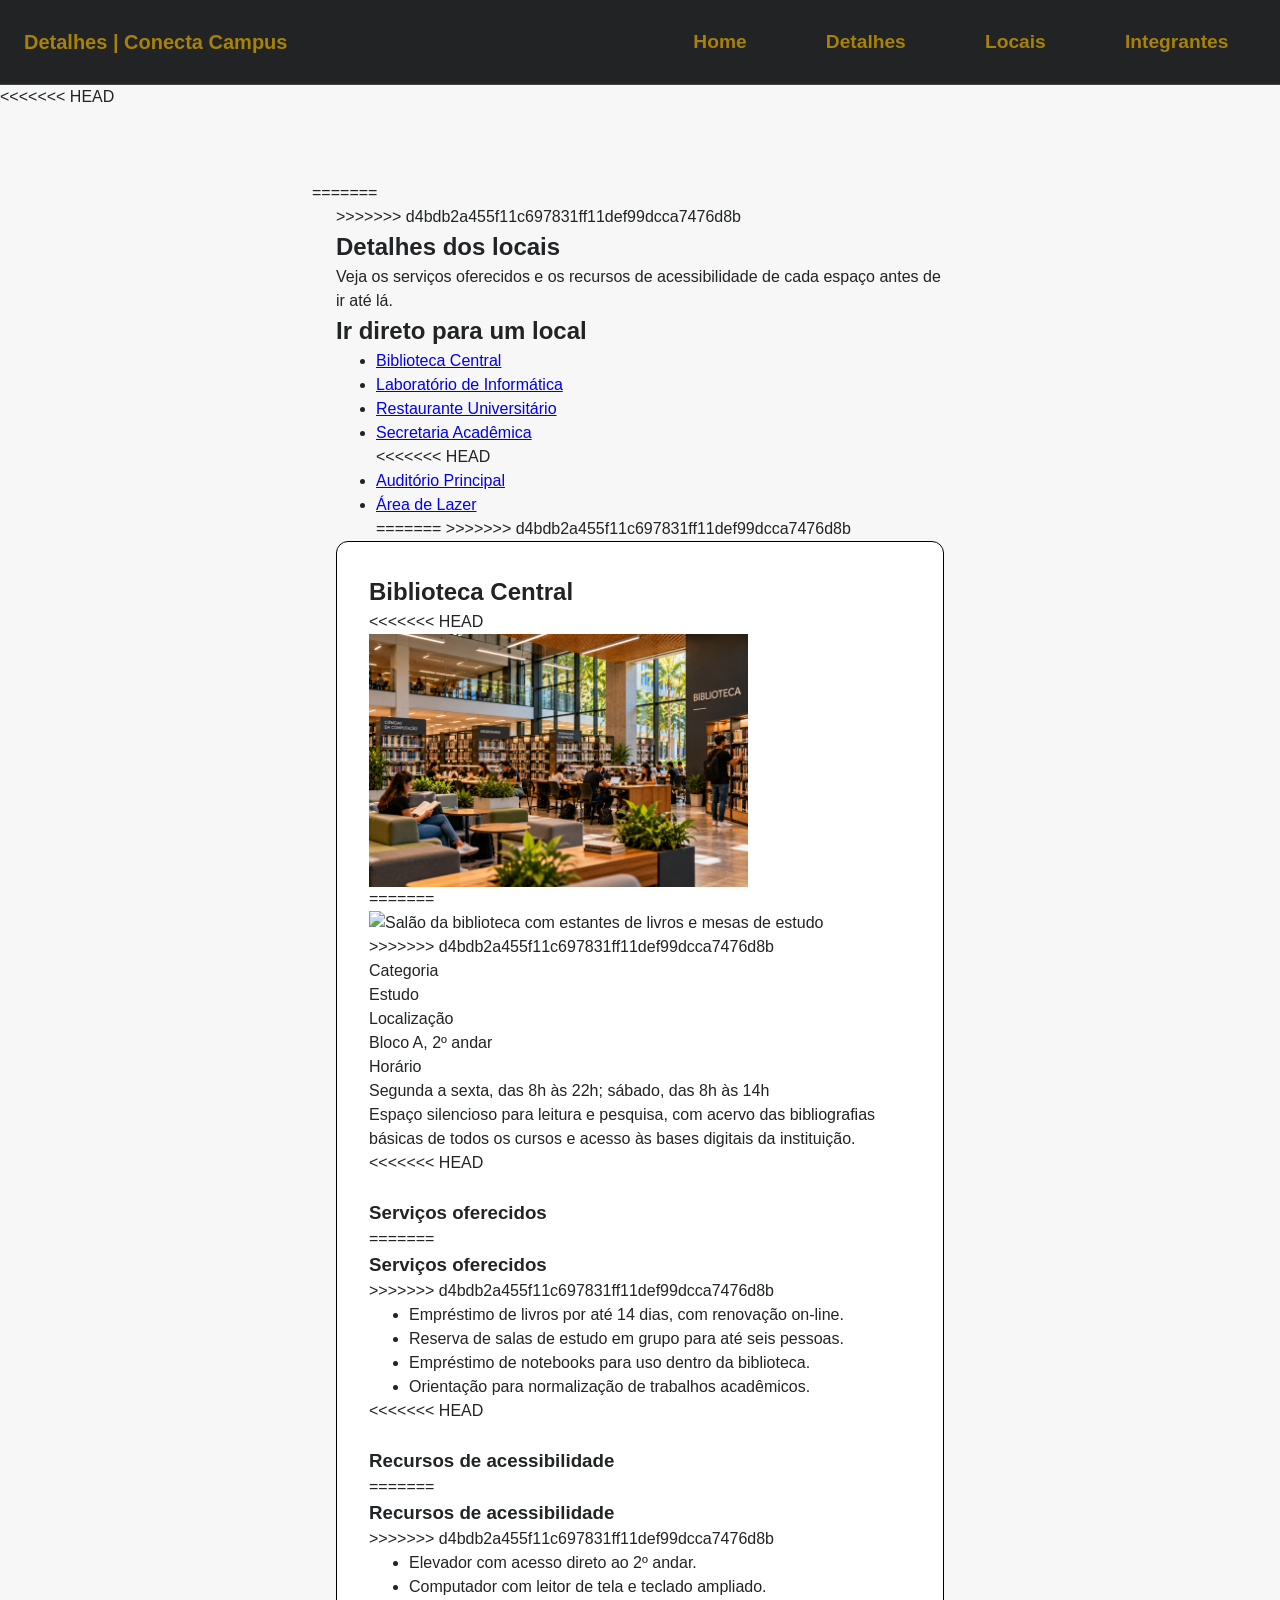
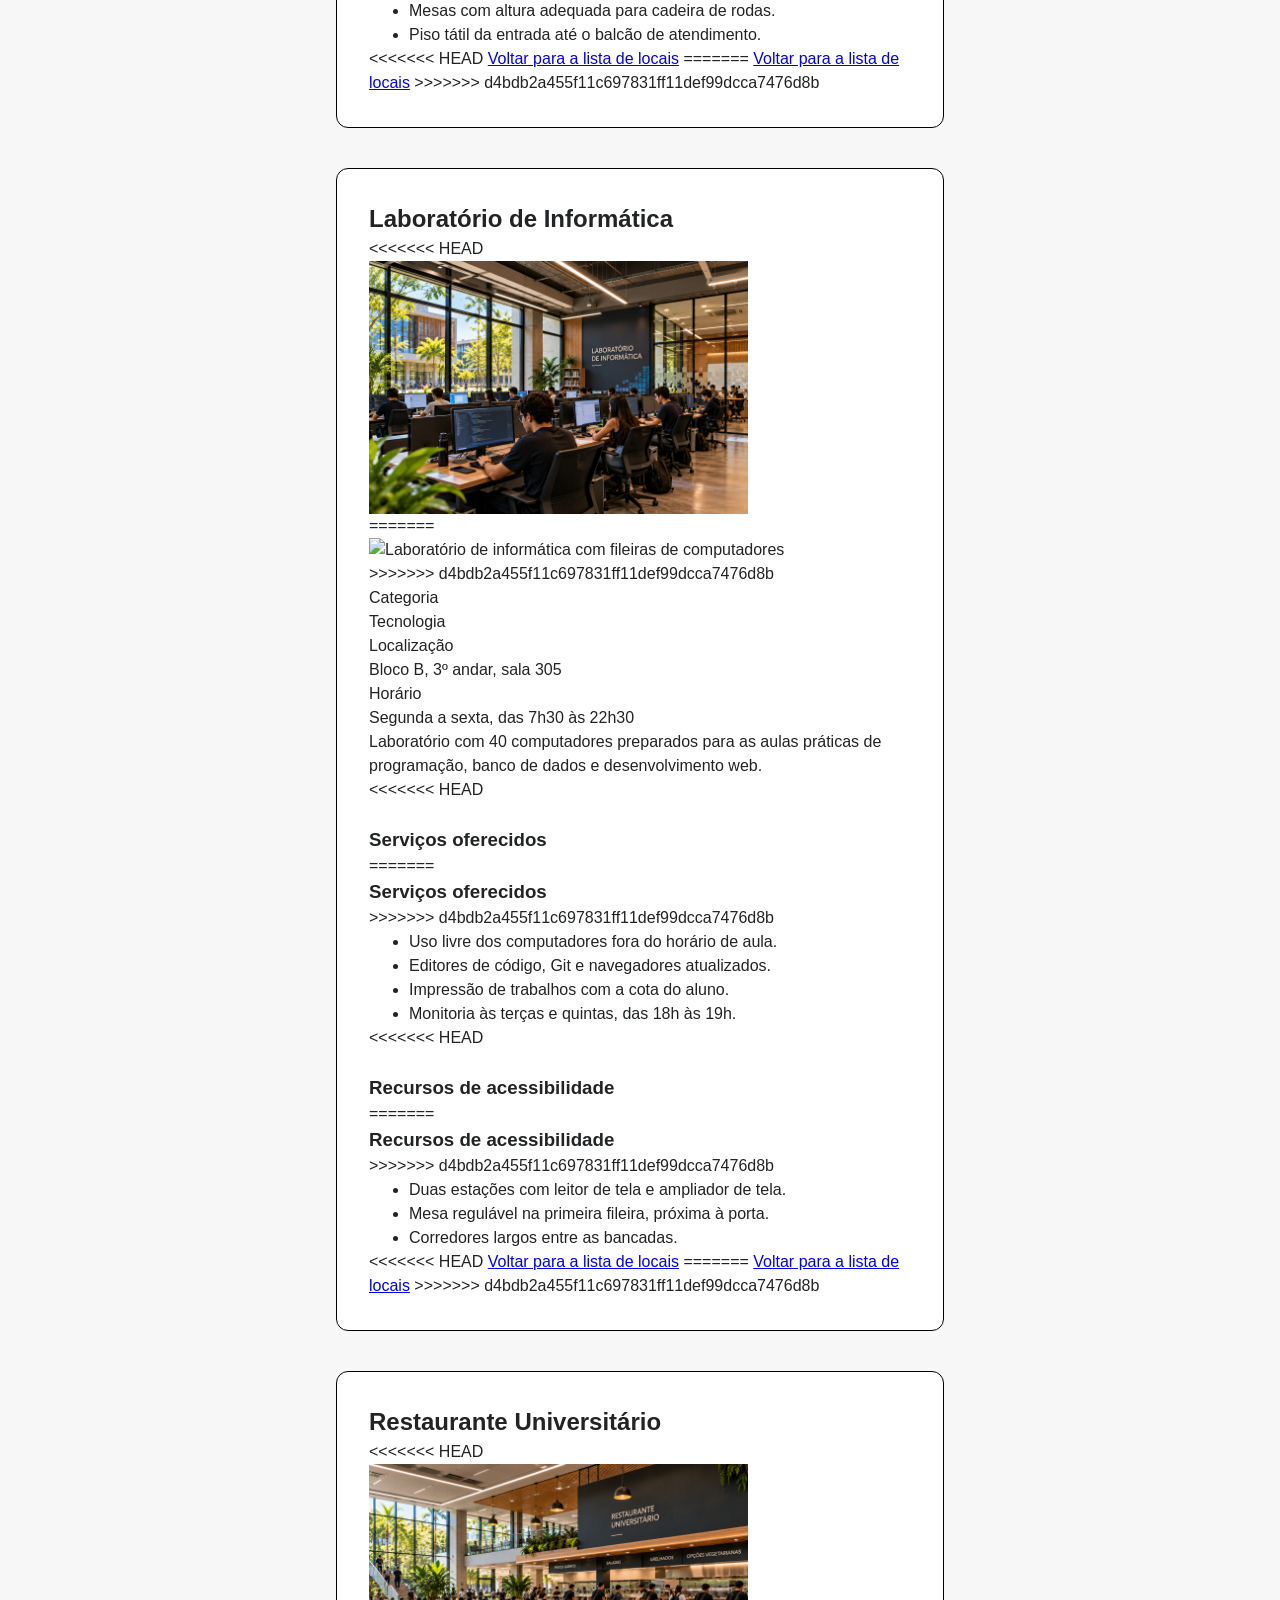
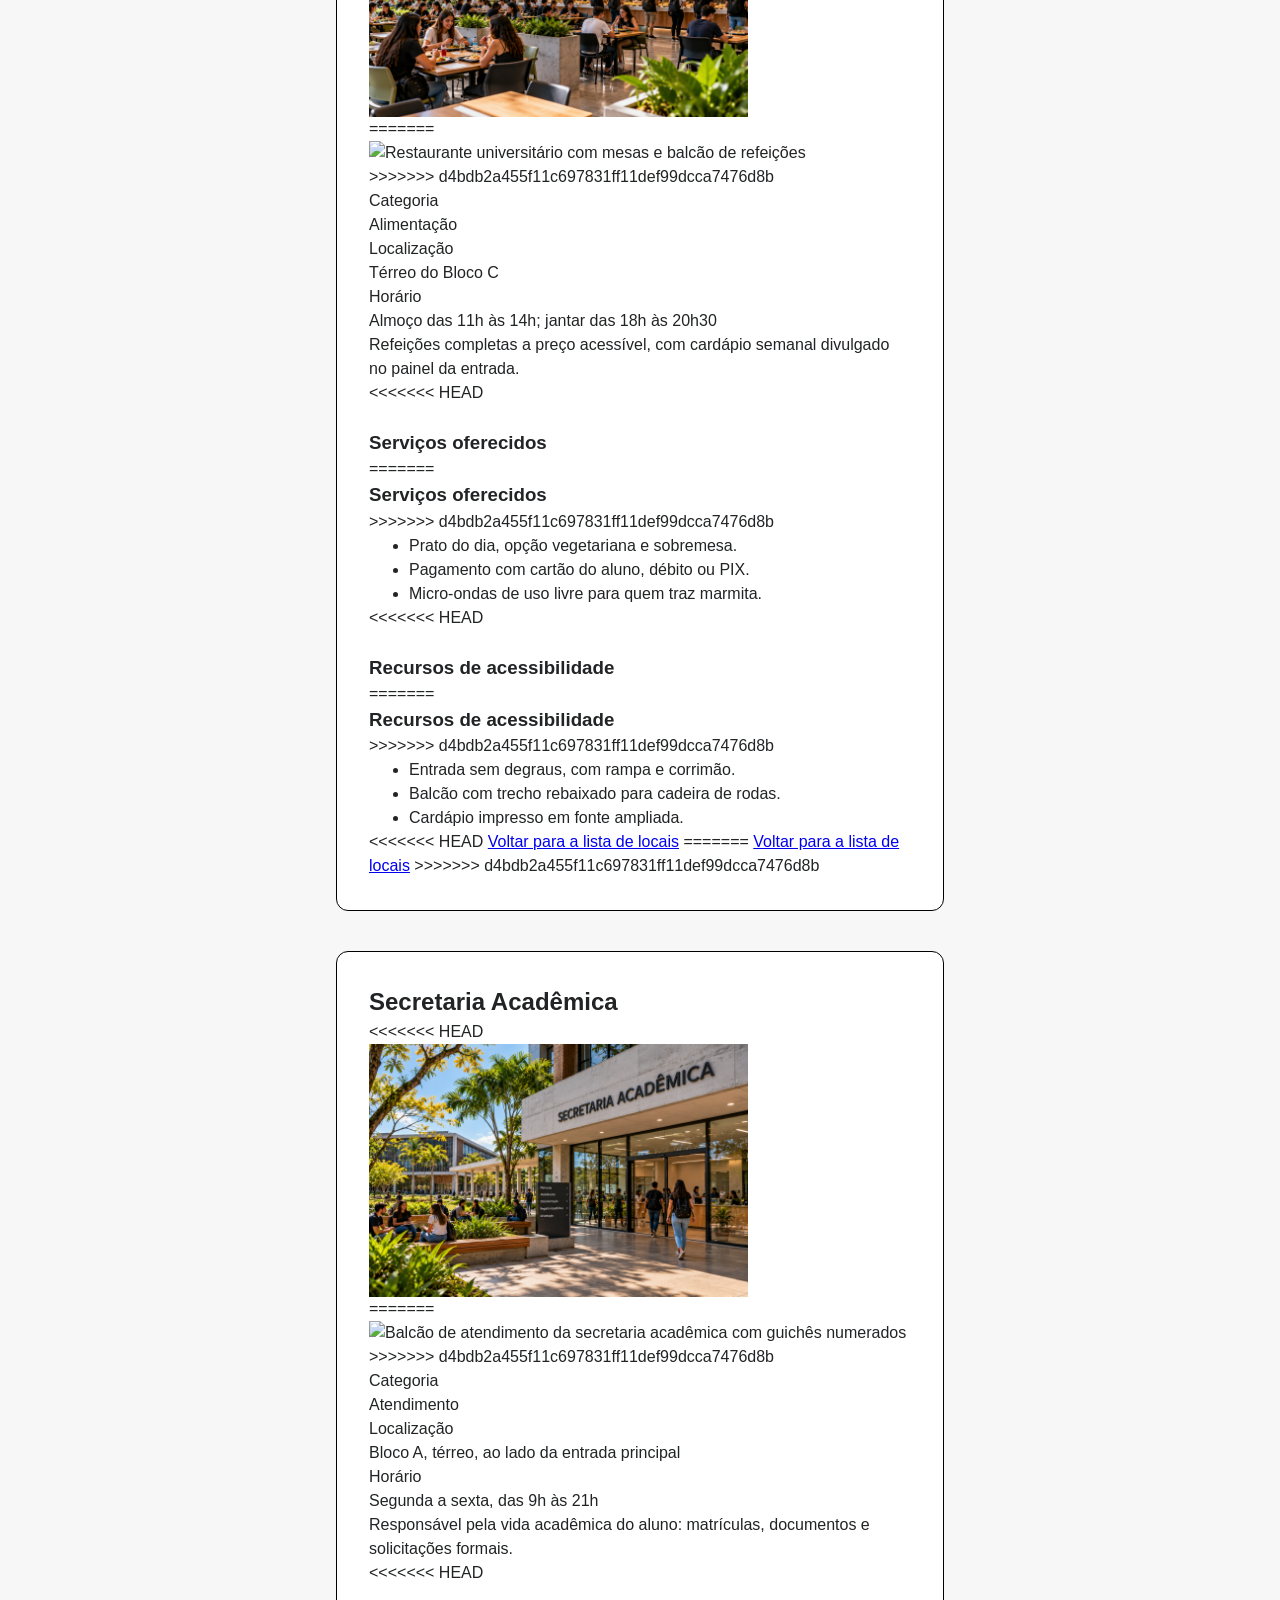
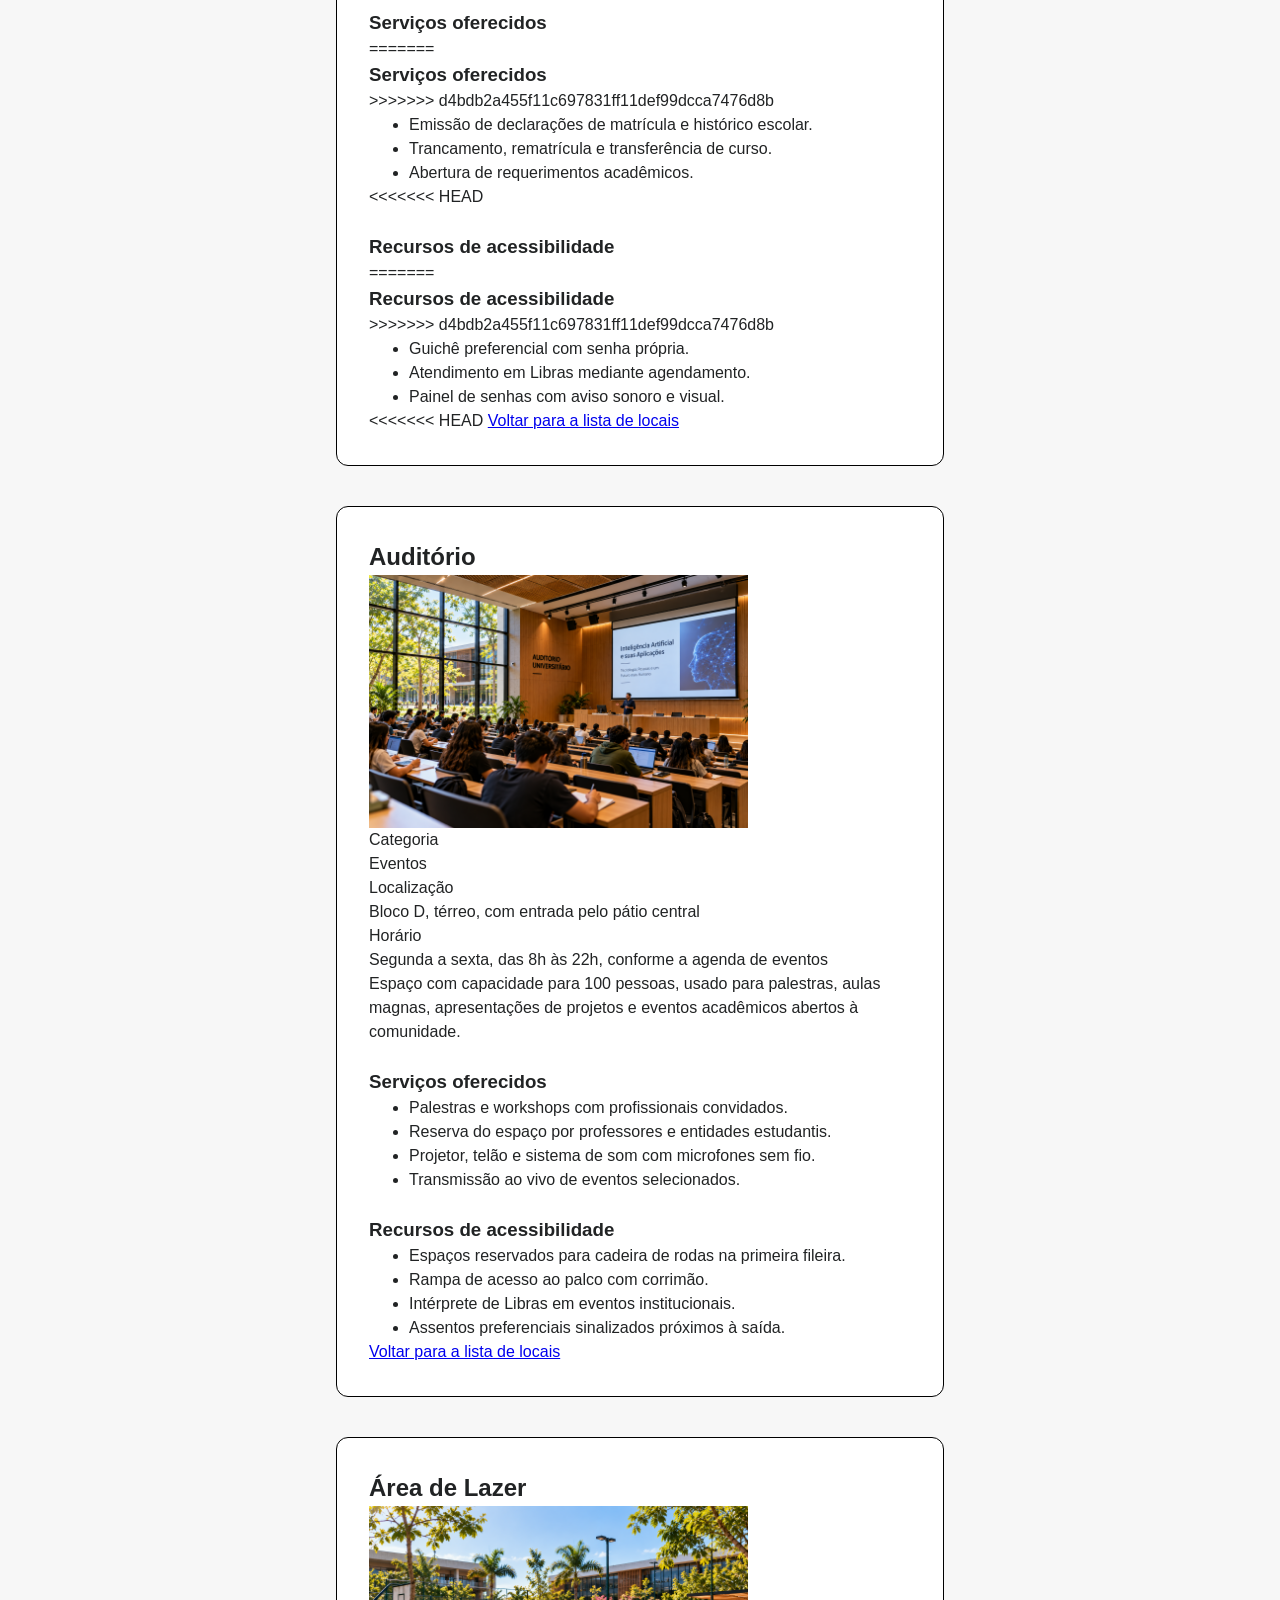
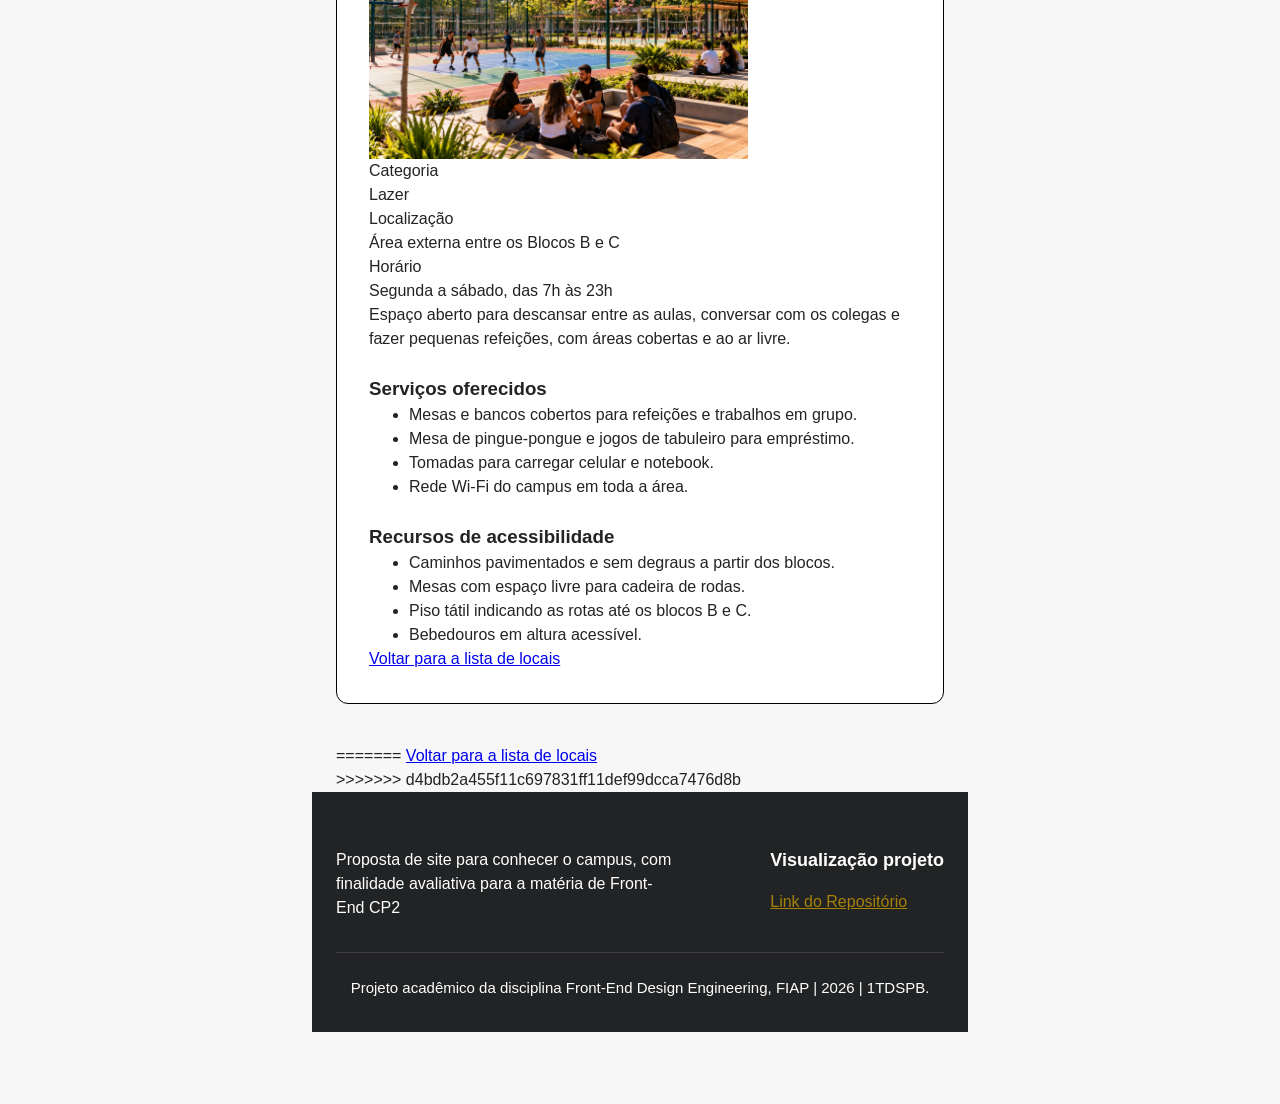
==== commit 84dde690: "Merge branch 'main' of https://github.com/Kauanzxd/Front-End_Checkpoint_2" ====
--- a/detalhes.html
+++ b/detalhes.html
@@ -20,31 +20,37 @@
 <body class="secao-fundo">
 
     <!-- Cabeçalho: identificação + menu de navegação (igual em todas as paginas)-->
-    <header class="cabecalho">
-        <div class="container cabecalho-conteudo">
-
-            <!-- Identificação da pagina em que está: leva de volta à página inicial -->
-            <a class="identificacao-pagina" href="./index.html">
-                <span>Detalhes | Conecta Campus</span>
-            </a>
-
-            <!-- Cabeçalho: Menu de navegação -->
-            <nav aria-label="Menu principal">
-                <ul class="menu-lista lista-limpa">
-                    <li><a class="menu-cabecalho btn" href="./index.html">Home</a></li>
-                    <li><a class="menu-cabecalho btn" href="./detalhes.html">Detalhes</a></li>
-                    <li><a class="menu-cabecalho btn" href="./locais.html">Locais</a></li>
-                    <li><a class="menu-cabecalho btn" href="./integrantes.html">Integrantes</a></li>
-                </ul>
-            </nav>
-
+    <header>
+        <div class="cabecalho">
+            <div class="container cabecalho-conteudo">
+
+                <!-- Identificação da pagina em que está: leva de volta à página inicial -->
+                <a class="identificacao-pagina" href="./index.html">
+                    <span>Detalhes | Conecta Campus</span>
+                </a>
+
+                <!-- Cabeçalho: Menu de navegação -->
+                <nav aria-label="Menu principal">
+                    <ul class="menu-lista lista-limpa">
+                        <li><a class="menu-cabecalho btn" href="./index.html">Home</a></li>
+                        <li><a class="menu-cabecalho btn" href="./detalhes.html">Detalhes</a></li>
+                        <li><a class="menu-cabecalho btn" href="./locais.html">Locais</a></li>
+                        <li><a class="menu-cabecalho btn" href="./integrantes.html">Integrantes</a></li>
+                    </ul>
+                </nav>
+            </div>
         </div>
     </header>
 
     <!-- Conteudo Principal: Corpo da página, informações -->
+<<<<<<< HEAD
     <main id="conteudo-detalhes" ">
         <section class=" secao">
         <div class="container">
+=======
+    <main>
+        <div id="conteudo" class="container">
+>>>>>>> d4bdb2a455f11c697831ff11def99dcca7476d8b
             <h1>Detalhes dos locais</h1>
             <p class="introducao">
                 Veja os serviços oferecidos e os recursos de acessibilidade de cada espaço
@@ -59,17 +65,24 @@
                     <li><a href="#laboratorio">Laboratório de Informática</a></li>
                     <li><a href="#restaurante">Restaurante Universitário</a></li>
                     <li><a href="#secretaria">Secretaria Acadêmica</a></li>
+<<<<<<< HEAD
                     <li><a href="#auditorio">Auditório Principal</a></li>
                     <li><a href="#area-lazer">Área de Lazer</a></li>
+=======
+>>>>>>> d4bdb2a455f11c697831ff11def99dcca7476d8b
                 </ul>
             </nav>
 
             <!-- Local 1 -->
             <article id="biblioteca" class="detalhe">
                 <h2>Biblioteca Central</h2>
+<<<<<<< HEAD
                 <div class="img-detalhe">
                     <img src="./img/img_biblioteca_campus.png" alt="Salão da biblioteca com estantes de livros e mesas de estudo">
                 </div>
+=======
+                <img src="img/biblioteca.jpg" alt="Salão da biblioteca com estantes de livros e mesas de estudo">
+>>>>>>> d4bdb2a455f11c697831ff11def99dcca7476d8b
                 <dl>
                     <dt>Categoria</dt>
                     <dd>Estudo</dd>
@@ -82,29 +95,45 @@
                     Espaço silencioso para leitura e pesquisa, com acervo das bibliografias
                     básicas de todos os cursos e acesso às bases digitais da instituição.
                 </p>
-                <h3 class="margin-detalhes">Serviços oferecidos</h3>
+<<<<<<< HEAD
+                <h3 class="margin-detalhes">Serviços oferecidos</h3>
+=======
+                <h3>Serviços oferecidos</h3>
+>>>>>>> d4bdb2a455f11c697831ff11def99dcca7476d8b
                 <ul>
                     <li>Empréstimo de livros por até 14 dias, com renovação on-line.</li>
                     <li>Reserva de salas de estudo em grupo para até seis pessoas.</li>
                     <li>Empréstimo de notebooks para uso dentro da biblioteca.</li>
                     <li>Orientação para normalização de trabalhos acadêmicos.</li>
                 </ul>
-                <h3 class="margin-detalhes">Recursos de acessibilidade</h3>
+<<<<<<< HEAD
+                <h3 class="margin-detalhes">Recursos de acessibilidade</h3>
+=======
+                <h3>Recursos de acessibilidade</h3>
+>>>>>>> d4bdb2a455f11c697831ff11def99dcca7476d8b
                 <ul>
                     <li>Elevador com acesso direto ao 2º andar.</li>
                     <li>Computador com leitor de tela e teclado ampliado.</li>
                     <li>Mesas com altura adequada para cadeira de rodas.</li>
                     <li>Piso tátil da entrada até o balcão de atendimento.</li>
                 </ul>
-                <a class="margin-detalhes" class="voltar" href="locais.html"> Voltar para a lista de locais</a>
+<<<<<<< HEAD
+                <a class="margin-detalhes" class="voltar" href="locais.html"> Voltar para a lista de locais</a>
+=======
+                <a class="voltar" href="locais.html"> Voltar para a lista de locais</a>
+>>>>>>> d4bdb2a455f11c697831ff11def99dcca7476d8b
             </article>
 
             <!-- Local 2 -->
             <article id="laboratorio" class="detalhe">
                 <h2>Laboratório de Informática</h2>
+<<<<<<< HEAD
                 <div class="img-detalhe">
                     <img src="./img/img_laboratorio-informatica_campus.png" alt="Laboratório de informática com fileiras de computadores">
                 </div>
+=======
+                <img src="img/laboratorio.jpg" alt="Laboratório de informática com fileiras de computadores">
+>>>>>>> d4bdb2a455f11c697831ff11def99dcca7476d8b
                 <dl>
                     <dt>Categoria</dt>
                     <dd>Tecnologia</dd>
@@ -117,28 +146,44 @@
                     Laboratório com 40 computadores preparados para as aulas práticas de
                     programação, banco de dados e desenvolvimento web.
                 </p>
-                <h3 class="margin-detalhes">Serviços oferecidos</h3>
+<<<<<<< HEAD
+                <h3 class="margin-detalhes">Serviços oferecidos</h3>
+=======
+                <h3>Serviços oferecidos</h3>
+>>>>>>> d4bdb2a455f11c697831ff11def99dcca7476d8b
                 <ul>
                     <li>Uso livre dos computadores fora do horário de aula.</li>
                     <li>Editores de código, Git e navegadores atualizados.</li>
                     <li>Impressão de trabalhos com a cota do aluno.</li>
                     <li>Monitoria às terças e quintas, das 18h às 19h.</li>
                 </ul>
-                <h3 class="margin-detalhes">Recursos de acessibilidade</h3>
+<<<<<<< HEAD
+                <h3 class="margin-detalhes">Recursos de acessibilidade</h3>
+=======
+                <h3>Recursos de acessibilidade</h3>
+>>>>>>> d4bdb2a455f11c697831ff11def99dcca7476d8b
                 <ul>
                     <li>Duas estações com leitor de tela e ampliador de tela.</li>
                     <li>Mesa regulável na primeira fileira, próxima à porta.</li>
                     <li>Corredores largos entre as bancadas.</li>
                 </ul>
-                <a class="margin-detalhes" class="voltar" href="locais.html"> Voltar para a lista de locais</a>
+<<<<<<< HEAD
+                <a class="margin-detalhes" class="voltar" href="locais.html"> Voltar para a lista de locais</a>
+=======
+                <a class="voltar" href="locais.html"> Voltar para a lista de locais</a>
+>>>>>>> d4bdb2a455f11c697831ff11def99dcca7476d8b
             </article>
 
             <!-- Local 3 -->
             <article id="restaurante" class="detalhe">
                 <h2>Restaurante Universitário</h2>
+<<<<<<< HEAD
                 <div class="img-detalhe">
                     <img src="./img/img_restaurante_campus.png" alt="Restaurante universitário com mesas e balcão de refeições">
                 </div>
+=======
+                <img src="img/restaurante.jpg" alt="Restaurante universitário com mesas e balcão de refeições">
+>>>>>>> d4bdb2a455f11c697831ff11def99dcca7476d8b
                 <dl>
                     <dt>Categoria</dt>
                     <dd>Alimentação</dd>
@@ -151,27 +196,43 @@
                     Refeições completas a preço acessível, com cardápio semanal divulgado no
                     painel da entrada.
                 </p>
-                <h3 class="margin-detalhes">Serviços oferecidos</h3>
+<<<<<<< HEAD
+                <h3 class="margin-detalhes">Serviços oferecidos</h3>
+=======
+                <h3>Serviços oferecidos</h3>
+>>>>>>> d4bdb2a455f11c697831ff11def99dcca7476d8b
                 <ul>
                     <li>Prato do dia, opção vegetariana e sobremesa.</li>
                     <li>Pagamento com cartão do aluno, débito ou PIX.</li>
                     <li>Micro-ondas de uso livre para quem traz marmita.</li>
                 </ul>
-                <h3 class="margin-detalhes">Recursos de acessibilidade</h3>
+<<<<<<< HEAD
+                <h3 class="margin-detalhes">Recursos de acessibilidade</h3>
+=======
+                <h3>Recursos de acessibilidade</h3>
+>>>>>>> d4bdb2a455f11c697831ff11def99dcca7476d8b
                 <ul>
                     <li>Entrada sem degraus, com rampa e corrimão.</li>
                     <li>Balcão com trecho rebaixado para cadeira de rodas.</li>
                     <li>Cardápio impresso em fonte ampliada.</li>
                 </ul>
-                <a class="margin-detalhes" class="voltar" href="locais.html"> Voltar para a lista de locais</a>
+<<<<<<< HEAD
+                <a class="margin-detalhes" class="voltar" href="locais.html"> Voltar para a lista de locais</a>
+=======
+                <a class="voltar" href="locais.html"> Voltar para a lista de locais</a>
+>>>>>>> d4bdb2a455f11c697831ff11def99dcca7476d8b
             </article>
 
             <!-- Local 4 -->
             <article id="secretaria" class="detalhe">
                 <h2>Secretaria Acadêmica</h2>
+<<<<<<< HEAD
                 <div class="img-detalhe">
                     <img src="./img/img_secretaria_campus.png" alt="Balcão de atendimento da secretaria acadêmica com guichês numerados">
                 </div>
+=======
+                <img src="img/secretaria.jpg" alt="Balcão de atendimento da secretaria acadêmica com guichês numerados">
+>>>>>>> d4bdb2a455f11c697831ff11def99dcca7476d8b
                 <dl>
                     <dt>Categoria</dt>
                     <dd>Atendimento</dd>
@@ -184,18 +245,27 @@
                     Responsável pela vida acadêmica do aluno: matrículas, documentos e
                     solicitações formais.
                 </p>
-                <h3 class="margin-detalhes">Serviços oferecidos</h3>
+<<<<<<< HEAD
+                <h3 class="margin-detalhes">Serviços oferecidos</h3>
+=======
+                <h3>Serviços oferecidos</h3>
+>>>>>>> d4bdb2a455f11c697831ff11def99dcca7476d8b
                 <ul>
                     <li>Emissão de declarações de matrícula e histórico escolar.</li>
                     <li>Trancamento, rematrícula e transferência de curso.</li>
                     <li>Abertura de requerimentos acadêmicos.</li>
                 </ul>
-                <h3 class="margin-detalhes">Recursos de acessibilidade</h3>
+<<<<<<< HEAD
+                <h3 class="margin-detalhes">Recursos de acessibilidade</h3>
+=======
+                <h3>Recursos de acessibilidade</h3>
+>>>>>>> d4bdb2a455f11c697831ff11def99dcca7476d8b
                 <ul>
                     <li>Guichê preferencial com senha própria.</li>
                     <li>Atendimento em Libras mediante agendamento.</li>
                     <li>Painel de senhas com aviso sonoro e visual.</li>
                 </ul>
+<<<<<<< HEAD
                 <a class="margin-detalhes" class="voltar" href="locais.html"> Voltar para a lista de locais</a>
             </article>
 
@@ -270,33 +340,41 @@
             </article>
             <div>
                 <section>
+=======
+                <a class="voltar" href="locais.html"> Voltar para a lista de locais</a>
+            </article>
+        </div>
+>>>>>>> d4bdb2a455f11c697831ff11def99dcca7476d8b
     </main>
 
     <!-- Rodapé: Direitos... igual em todas as paginas -->
-    <footer class="rodape">
-        <div class="container">
-            <div class="rodape-conteudo">
-
-                <!-- Coluna 1: apresentação curta do projeto -->
-                <div>
-                    <p class="rodape-descricao">Proposta de site para conhecer o campos, com finalidade avaliativa para
-                        a matéria de Front-End CP2</p>
-                </div>
-
-                <!-- Coluna 3: canais de contato da equipe -->
-                <div>
-                    <h2 class="rodape-titulo">Visualização projeto</h2>
-                    <ul class="rodape-lista lista-limpa">
-                        <li><a href="https://github.com/Kauanzxd/Front-End_Checkpoint_2.git">Link do Repositório</a>
-                        </li>
-                    </ul>
-                </div>
+    <footer>
+        <div class="rodape">
+            <div class="container">
+                <div class="rodape-conteudo">
+
+                    <!-- Coluna 1: apresentação curta do projeto -->
+                    <div>
+                        <p class="rodape-descricao">Proposta de site para conhecer o campus, com finalidade avaliativa
+                            para
+                            a matéria de Front-End CP2</p>
+                    </div>
+
+                    <!-- Coluna 3: canais de contato da equipe -->
+                    <div>
+                        <h2 class="rodape-titulo">Visualização projeto</h2>
+                        <ul class="rodape-lista lista-limpa">
+                            <li><a href="https://github.com/Kauanzxd/Front-End_Checkpoint_2.git">Link do Repositório</a>
+                            </li>
+                        </ul>
+                    </div>
+                </div>
+
+                <!-- Créditos acadêmicos -->
+                <p class="rodape-creditos">Projeto acadêmico da disciplina Front-End Design Engineering, FIAP | 2026 |
+                    1TDSPB.
+                </p>
             </div>
-
-            <!-- Créditos acadêmicos -->
-            <p class="rodape-creditos">Projeto acadêmico da disciplina Front-End Design Engineering, FIAP | 2026 |
-                1TDSPB.
-            </p>
         </div>
     </footer>
 
--- a/css/style.css
+++ b/css/style.css
@@ -13,6 +13,7 @@
   --cor-dourado: #a78108;
   --cor-fundo: #f7f7f7;
   --cor-borda: #000000;
+  --raio-medio: 12px;
 
   /* Espaçamentos */
   --espaco-1: 0.5rem;
@@ -271,7 +272,7 @@
   flex-direction: column;
   gap: var(--espaco-1);
   font-size: 1.2rem;
-  font-weight: 700px;
+  font-weight: 700;
 }
 
 #titulo-finalidade {
@@ -298,11 +299,11 @@
   background-color: var(--cor-branco);
 }
 
-.cartao h3 {
+.card h3 {
   margin-bottom: var(--espaco-1);
 }
 
-.cartao p {
+.card p {
   color: var(--cor-dourado);
 }
 
@@ -400,3 +401,92 @@
 .margin-detalhes {
   margin-top: var(--espaco-3);
 }
+
+/* CARROSEL DE IMAGENS COM OS LOCAIS DO CAMPUS */
+
+.introducao-locais {
+  display: flex;
+  flex-direction: column;
+  gap: var(--espaco-2);
+  padding: var(--espaco-5);
+}
+
+.carrossel {
+  max-width: 700px;
+  margin: 0 auto;
+}
+
+.slides {
+  display: flex;
+  overflow-x: auto;
+  scroll-snap-type: x mandatory;
+  scroll-behavior: smooth;
+  border-radius: 10px;
+}
+
+.slide {
+  flex: 0 0 100%;
+  scroll-snap-align: center;
+  display: flex;
+  flex-direction: column;
+  background: var(--cor-branco);
+}
+
+.slide h3 {
+  margin: 0;
+  padding: 16px 24px;
+  font-size: 1.5rem;
+  text-align: center;
+  background-color: var(--cor-preto);
+  color: var(--cor-dourado);
+}
+
+.slide img {
+  width: 100%;
+  height: 350px;
+  object-fit: cover;
+  display: block;
+  border-radius: 0 0 10px 10px;
+}
+
+.info {
+  padding: 20px 24px;
+}
+
+.info p {
+  margin: 0 0 12px;
+  line-height: 1.5;
+  color: var(--cor-preto);
+}
+
+.info ul {
+  margin: 0;
+  padding: 0;
+  list-style: none;
+  color: var(--cor-preto);
+}
+
+.info li {
+  padding: 6px 0;
+  border-top: 1px solid var(--cor-borda);
+}
+
+/* Bolinhas */
+.bolinhas {
+  display: flex;
+  justify-content: center;
+  gap: 8px;
+  margin-top: 12px;
+}
+
+.bolinhas a {
+  display: block;
+  width: 12px;
+  height: 12px;
+  border-radius: 50%;
+  background-color: var(--cor-cinza);
+}
+
+.bolinhas a:hover {
+  background-color: var(--cor-preto);
+}
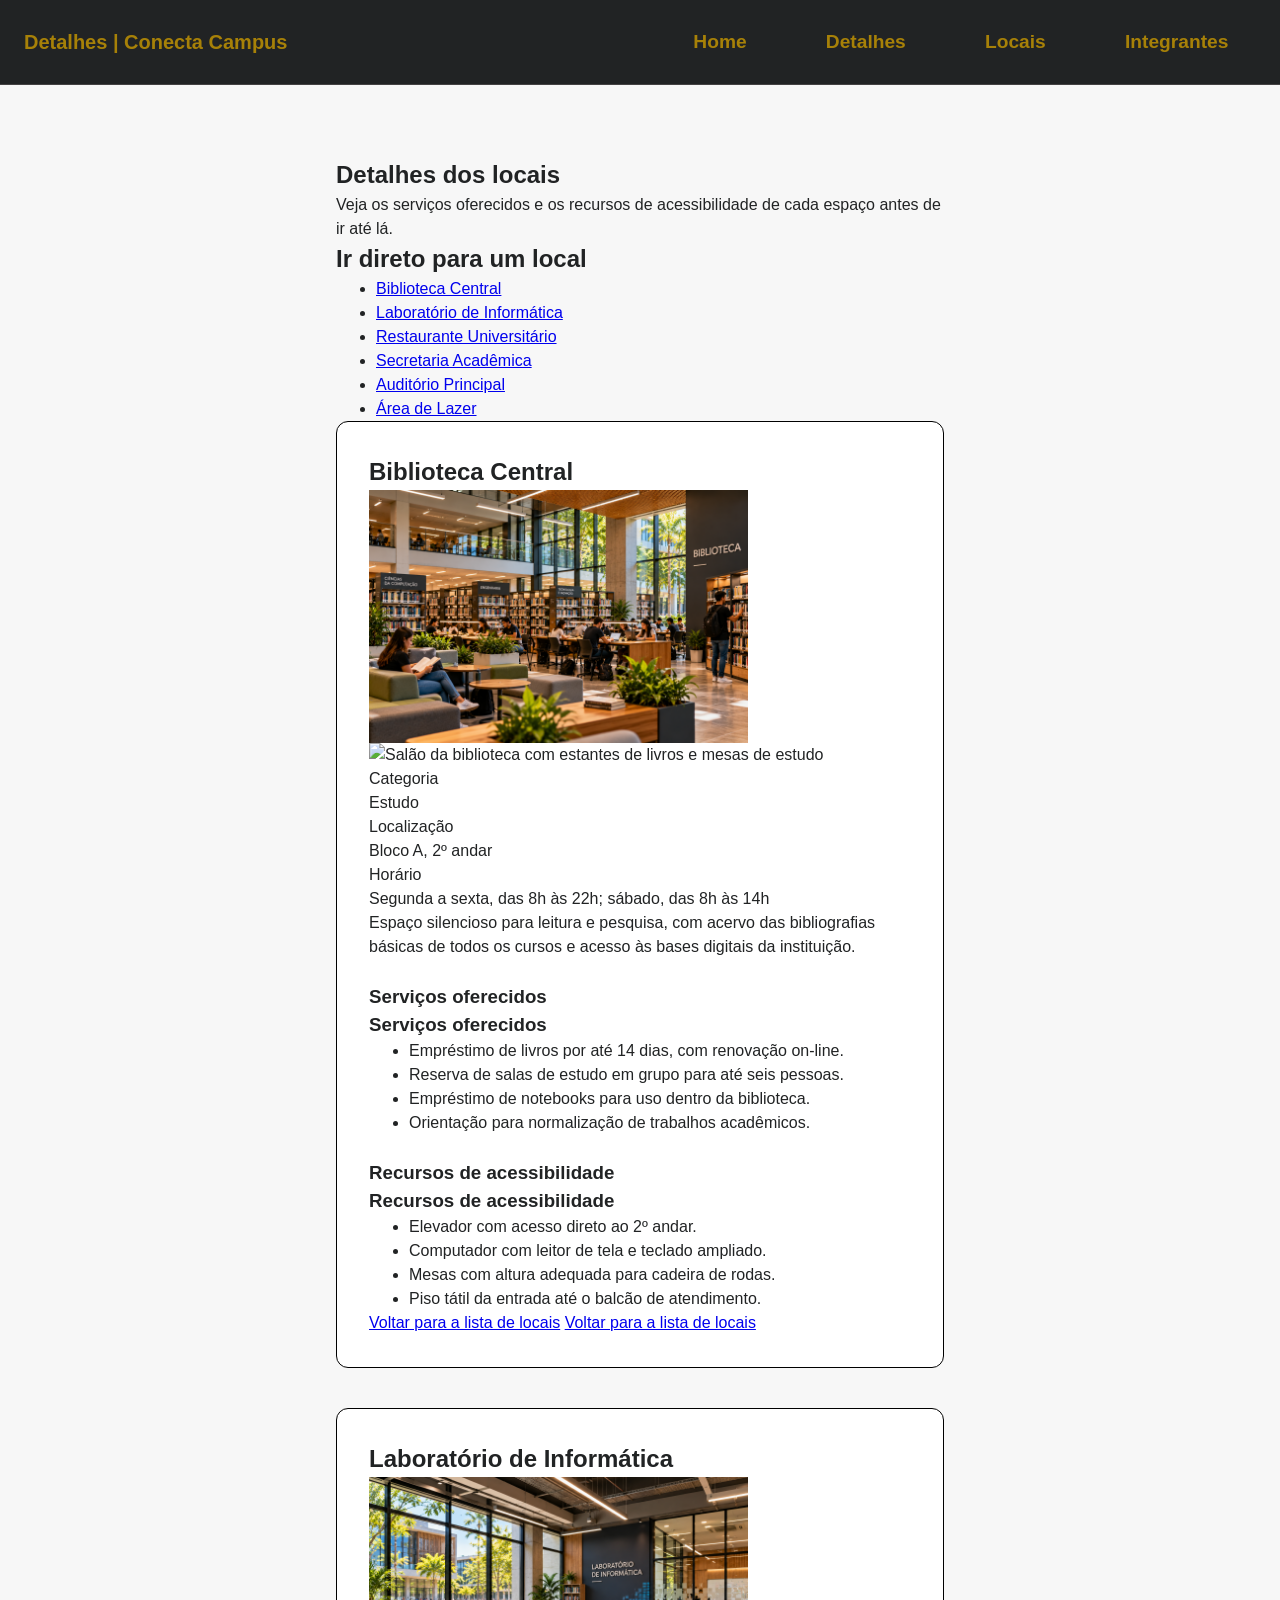
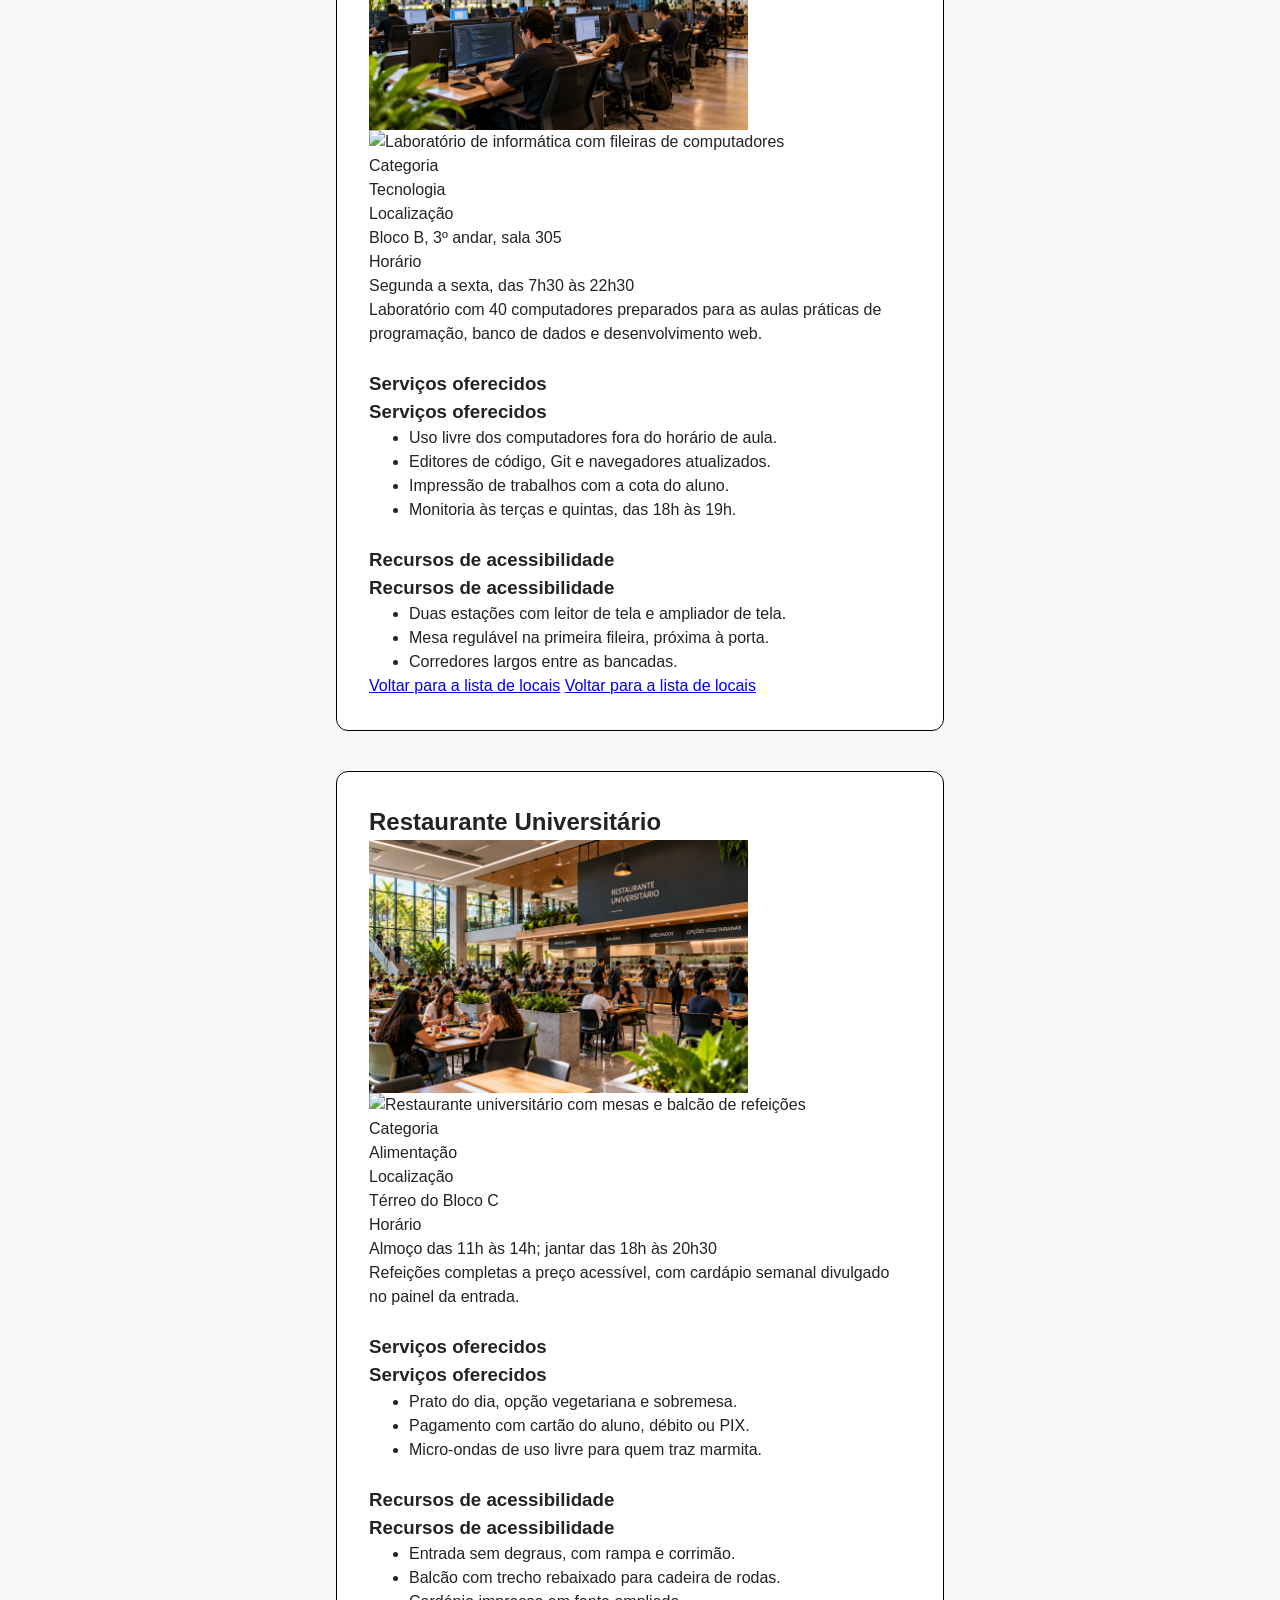
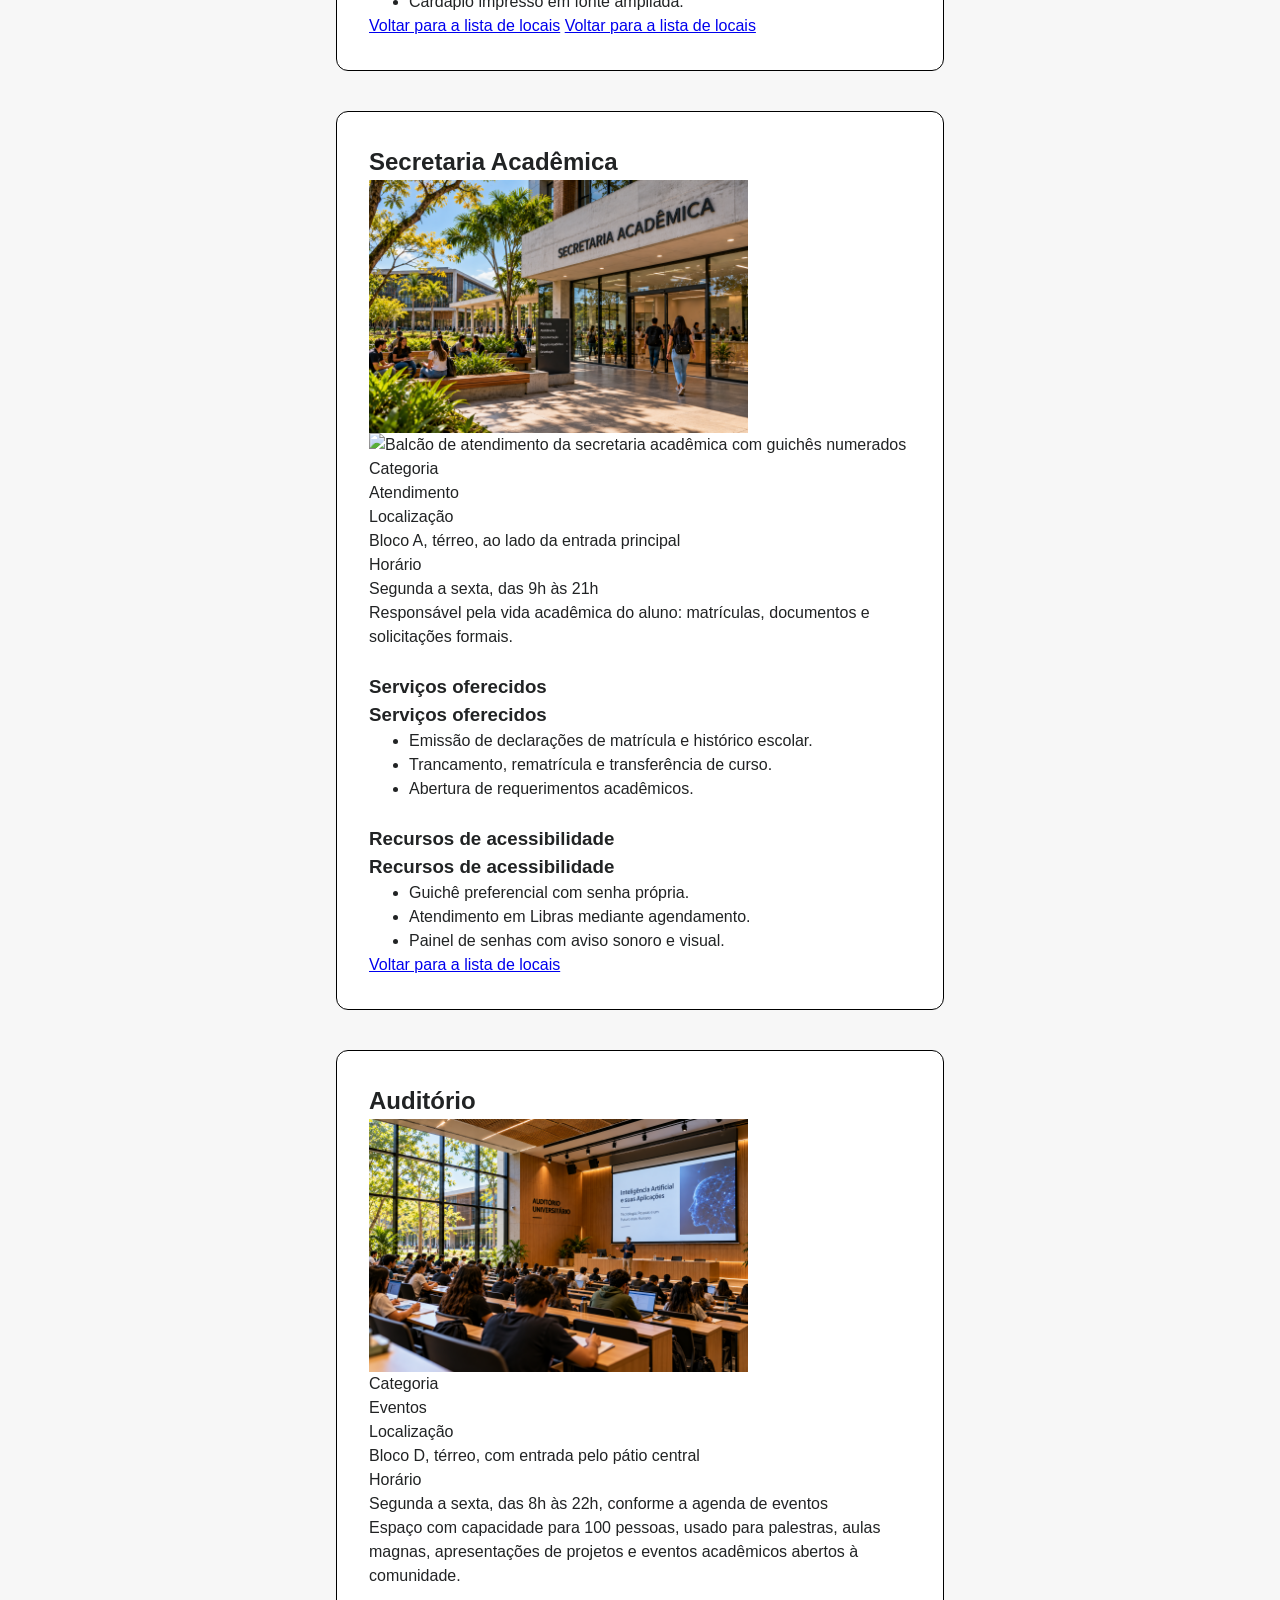
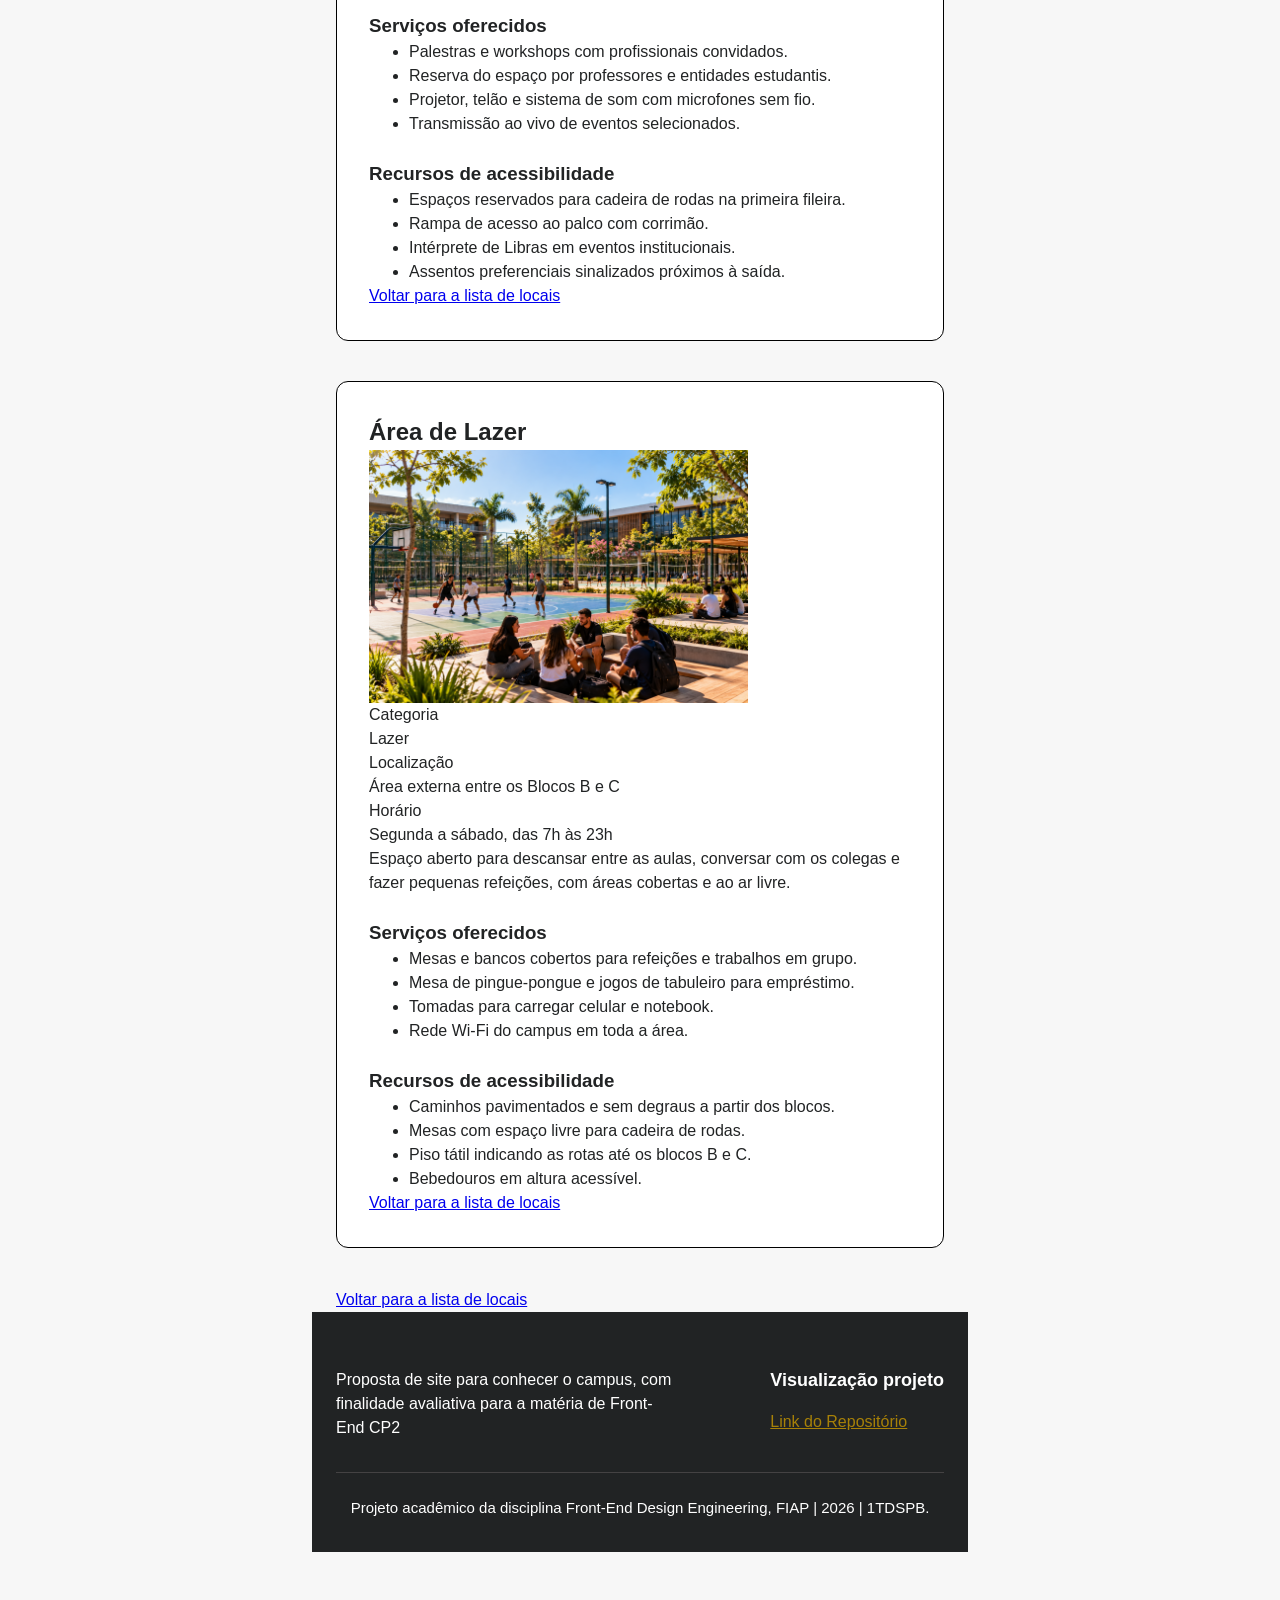
==== commit 9a9c8744: "feat: correção do merge" ====
--- a/detalhes.html
+++ b/detalhes.html
@@ -43,340 +43,287 @@
     </header>
 
     <!-- Conteudo Principal: Corpo da página, informações -->
-<<<<<<< HEAD
     <main id="conteudo-detalhes" ">
         <section class=" secao">
         <div class="container">
-=======
-    <main>
-        <div id="conteudo" class="container">
->>>>>>> d4bdb2a455f11c697831ff11def99dcca7476d8b
-            <h1>Detalhes dos locais</h1>
-            <p class="introducao">
-                Veja os serviços oferecidos e os recursos de acessibilidade de cada espaço
-                antes de ir até lá.
-            </p>
-
-            <!-- Atalhos internos para cada local detalhado -->
-            <nav class="atalhos" aria-labelledby="titulo-atalhos">
-                <h2 id="titulo-atalhos">Ir direto para um local</h2>
-                <ul>
-                    <li><a href="#biblioteca">Biblioteca Central</a></li>
-                    <li><a href="#laboratorio">Laboratório de Informática</a></li>
-                    <li><a href="#restaurante">Restaurante Universitário</a></li>
-                    <li><a href="#secretaria">Secretaria Acadêmica</a></li>
-<<<<<<< HEAD
-                    <li><a href="#auditorio">Auditório Principal</a></li>
-                    <li><a href="#area-lazer">Área de Lazer</a></li>
-=======
->>>>>>> d4bdb2a455f11c697831ff11def99dcca7476d8b
-                </ul>
-            </nav>
-
-            <!-- Local 1 -->
-            <article id="biblioteca" class="detalhe">
-                <h2>Biblioteca Central</h2>
-<<<<<<< HEAD
-                <div class="img-detalhe">
-                    <img src="./img/img_biblioteca_campus.png" alt="Salão da biblioteca com estantes de livros e mesas de estudo">
-                </div>
-=======
-                <img src="img/biblioteca.jpg" alt="Salão da biblioteca com estantes de livros e mesas de estudo">
->>>>>>> d4bdb2a455f11c697831ff11def99dcca7476d8b
-                <dl>
-                    <dt>Categoria</dt>
-                    <dd>Estudo</dd>
-                    <dt>Localização</dt>
-                    <dd>Bloco A, 2º andar</dd>
-                    <dt>Horário</dt>
-                    <dd>Segunda a sexta, das 8h às 22h; sábado, das 8h às 14h</dd>
-                </dl>
-                <p>
-                    Espaço silencioso para leitura e pesquisa, com acervo das bibliografias
-                    básicas de todos os cursos e acesso às bases digitais da instituição.
-                </p>
-<<<<<<< HEAD
-                <h3 class="margin-detalhes">Serviços oferecidos</h3>
-=======
-                <h3>Serviços oferecidos</h3>
->>>>>>> d4bdb2a455f11c697831ff11def99dcca7476d8b
-                <ul>
-                    <li>Empréstimo de livros por até 14 dias, com renovação on-line.</li>
-                    <li>Reserva de salas de estudo em grupo para até seis pessoas.</li>
-                    <li>Empréstimo de notebooks para uso dentro da biblioteca.</li>
-                    <li>Orientação para normalização de trabalhos acadêmicos.</li>
-                </ul>
-<<<<<<< HEAD
-                <h3 class="margin-detalhes">Recursos de acessibilidade</h3>
-=======
-                <h3>Recursos de acessibilidade</h3>
->>>>>>> d4bdb2a455f11c697831ff11def99dcca7476d8b
-                <ul>
-                    <li>Elevador com acesso direto ao 2º andar.</li>
-                    <li>Computador com leitor de tela e teclado ampliado.</li>
-                    <li>Mesas com altura adequada para cadeira de rodas.</li>
-                    <li>Piso tátil da entrada até o balcão de atendimento.</li>
-                </ul>
-<<<<<<< HEAD
-                <a class="margin-detalhes" class="voltar" href="locais.html"> Voltar para a lista de locais</a>
-=======
-                <a class="voltar" href="locais.html"> Voltar para a lista de locais</a>
->>>>>>> d4bdb2a455f11c697831ff11def99dcca7476d8b
-            </article>
-
-            <!-- Local 2 -->
-            <article id="laboratorio" class="detalhe">
-                <h2>Laboratório de Informática</h2>
-<<<<<<< HEAD
-                <div class="img-detalhe">
-                    <img src="./img/img_laboratorio-informatica_campus.png" alt="Laboratório de informática com fileiras de computadores">
-                </div>
-=======
-                <img src="img/laboratorio.jpg" alt="Laboratório de informática com fileiras de computadores">
->>>>>>> d4bdb2a455f11c697831ff11def99dcca7476d8b
-                <dl>
-                    <dt>Categoria</dt>
-                    <dd>Tecnologia</dd>
-                    <dt>Localização</dt>
-                    <dd>Bloco B, 3º andar, sala 305</dd>
-                    <dt>Horário</dt>
-                    <dd>Segunda a sexta, das 7h30 às 22h30</dd>
-                </dl>
-                <p>
-                    Laboratório com 40 computadores preparados para as aulas práticas de
-                    programação, banco de dados e desenvolvimento web.
-                </p>
-<<<<<<< HEAD
-                <h3 class="margin-detalhes">Serviços oferecidos</h3>
-=======
-                <h3>Serviços oferecidos</h3>
->>>>>>> d4bdb2a455f11c697831ff11def99dcca7476d8b
-                <ul>
-                    <li>Uso livre dos computadores fora do horário de aula.</li>
-                    <li>Editores de código, Git e navegadores atualizados.</li>
-                    <li>Impressão de trabalhos com a cota do aluno.</li>
-                    <li>Monitoria às terças e quintas, das 18h às 19h.</li>
-                </ul>
-<<<<<<< HEAD
-                <h3 class="margin-detalhes">Recursos de acessibilidade</h3>
-=======
-                <h3>Recursos de acessibilidade</h3>
->>>>>>> d4bdb2a455f11c697831ff11def99dcca7476d8b
-                <ul>
-                    <li>Duas estações com leitor de tela e ampliador de tela.</li>
-                    <li>Mesa regulável na primeira fileira, próxima à porta.</li>
-                    <li>Corredores largos entre as bancadas.</li>
-                </ul>
-<<<<<<< HEAD
-                <a class="margin-detalhes" class="voltar" href="locais.html"> Voltar para a lista de locais</a>
-=======
-                <a class="voltar" href="locais.html"> Voltar para a lista de locais</a>
->>>>>>> d4bdb2a455f11c697831ff11def99dcca7476d8b
-            </article>
-
-            <!-- Local 3 -->
-            <article id="restaurante" class="detalhe">
-                <h2>Restaurante Universitário</h2>
-<<<<<<< HEAD
-                <div class="img-detalhe">
-                    <img src="./img/img_restaurante_campus.png" alt="Restaurante universitário com mesas e balcão de refeições">
-                </div>
-=======
-                <img src="img/restaurante.jpg" alt="Restaurante universitário com mesas e balcão de refeições">
->>>>>>> d4bdb2a455f11c697831ff11def99dcca7476d8b
-                <dl>
-                    <dt>Categoria</dt>
-                    <dd>Alimentação</dd>
-                    <dt>Localização</dt>
-                    <dd>Térreo do Bloco C</dd>
-                    <dt>Horário</dt>
-                    <dd>Almoço das 11h às 14h; jantar das 18h às 20h30</dd>
-                </dl>
-                <p>
-                    Refeições completas a preço acessível, com cardápio semanal divulgado no
-                    painel da entrada.
-                </p>
-<<<<<<< HEAD
-                <h3 class="margin-detalhes">Serviços oferecidos</h3>
-=======
-                <h3>Serviços oferecidos</h3>
->>>>>>> d4bdb2a455f11c697831ff11def99dcca7476d8b
-                <ul>
-                    <li>Prato do dia, opção vegetariana e sobremesa.</li>
-                    <li>Pagamento com cartão do aluno, débito ou PIX.</li>
-                    <li>Micro-ondas de uso livre para quem traz marmita.</li>
-                </ul>
-<<<<<<< HEAD
-                <h3 class="margin-detalhes">Recursos de acessibilidade</h3>
-=======
-                <h3>Recursos de acessibilidade</h3>
->>>>>>> d4bdb2a455f11c697831ff11def99dcca7476d8b
-                <ul>
-                    <li>Entrada sem degraus, com rampa e corrimão.</li>
-                    <li>Balcão com trecho rebaixado para cadeira de rodas.</li>
-                    <li>Cardápio impresso em fonte ampliada.</li>
-                </ul>
-<<<<<<< HEAD
-                <a class="margin-detalhes" class="voltar" href="locais.html"> Voltar para a lista de locais</a>
-=======
-                <a class="voltar" href="locais.html"> Voltar para a lista de locais</a>
->>>>>>> d4bdb2a455f11c697831ff11def99dcca7476d8b
-            </article>
-
-            <!-- Local 4 -->
-            <article id="secretaria" class="detalhe">
-                <h2>Secretaria Acadêmica</h2>
-<<<<<<< HEAD
-                <div class="img-detalhe">
-                    <img src="./img/img_secretaria_campus.png" alt="Balcão de atendimento da secretaria acadêmica com guichês numerados">
-                </div>
-=======
-                <img src="img/secretaria.jpg" alt="Balcão de atendimento da secretaria acadêmica com guichês numerados">
->>>>>>> d4bdb2a455f11c697831ff11def99dcca7476d8b
-                <dl>
-                    <dt>Categoria</dt>
-                    <dd>Atendimento</dd>
-                    <dt>Localização</dt>
-                    <dd>Bloco A, térreo, ao lado da entrada principal</dd>
-                    <dt>Horário</dt>
-                    <dd>Segunda a sexta, das 9h às 21h</dd>
-                </dl>
-                <p>
-                    Responsável pela vida acadêmica do aluno: matrículas, documentos e
-                    solicitações formais.
-                </p>
-<<<<<<< HEAD
-                <h3 class="margin-detalhes">Serviços oferecidos</h3>
-=======
-                <h3>Serviços oferecidos</h3>
->>>>>>> d4bdb2a455f11c697831ff11def99dcca7476d8b
-                <ul>
-                    <li>Emissão de declarações de matrícula e histórico escolar.</li>
-                    <li>Trancamento, rematrícula e transferência de curso.</li>
-                    <li>Abertura de requerimentos acadêmicos.</li>
-                </ul>
-<<<<<<< HEAD
-                <h3 class="margin-detalhes">Recursos de acessibilidade</h3>
-=======
-                <h3>Recursos de acessibilidade</h3>
->>>>>>> d4bdb2a455f11c697831ff11def99dcca7476d8b
-                <ul>
-                    <li>Guichê preferencial com senha própria.</li>
-                    <li>Atendimento em Libras mediante agendamento.</li>
-                    <li>Painel de senhas com aviso sonoro e visual.</li>
-                </ul>
-<<<<<<< HEAD
-                <a class="margin-detalhes" class="voltar" href="locais.html"> Voltar para a lista de locais</a>
-            </article>
-
-            <!-- local 5 -->
-            <article id="auditorio" class="detalhe">
-                <h2>Auditório</h2>
-                <div class="img-detalhe">
-                    <img src="./img/img_auditorio_campus.png" alt="Auditório com palco e assentos">
-                </div>
-                <dl>
-                    <dt>Categoria</dt>
-                    <dd>Eventos</dd>
-                    <dt>Localização</dt>
-                    <dd>Bloco D, térreo, com entrada pelo pátio central</dd>
-                    <dt>Horário</dt>
-                    <dd>Segunda a sexta, das 8h às 22h, conforme a agenda de eventos</dd>
-                </dl>
-                <p>
-                    Espaço com capacidade para 100 pessoas, usado para palestras, aulas magnas,
-                    apresentações de projetos e eventos acadêmicos abertos à comunidade.
-                </p>
-                <h3 class="margin-detalhes">Serviços oferecidos</h3>
-                <ul>
-                    <li>Palestras e workshops com profissionais convidados.</li>
-                    <li>Reserva do espaço por professores e entidades estudantis.</li>
-                    <li>Projetor, telão e sistema de som com microfones sem fio.</li>
-                    <li>Transmissão ao vivo de eventos selecionados.</li>
-                </ul>
-                <h3 class="margin-detalhes">Recursos de acessibilidade</h3>
-                <ul>
-                    <li>Espaços reservados para cadeira de rodas na primeira fileira.</li>
-                    <li>Rampa de acesso ao palco com corrimão.</li>
-                    <li>Intérprete de Libras em eventos institucionais.</li>
-                    <li>Assentos preferenciais sinalizados próximos à saída.</li>
-                </ul>
-                <a class="margin-detalhes" class="voltar" href="locais.html"> Voltar para a lista de locais</a>
-            </article>
-
-            <!-- local 6 -->
-            <article id="area-lazer" class="detalhe">
-                <h2>Área de Lazer</h2>
-                <div class="img-detalhe">
-                    <img src="./img/img_area-de-lazer_campus.png" alt="Área de lazer com mesas e cadeiras">
-                </div>
-                <dl>
-                    <dt>Categoria</dt>
-                    <dd>Lazer</dd>
-                    <dt>Localização</dt>
-                    <dd>Área externa entre os Blocos B e C</dd>
-                    <dt>Horário</dt>
-                    <dd>Segunda a sábado, das 7h às 23h</dd>
-                </dl>
-                <p>
-                    Espaço aberto para descansar entre as aulas, conversar com os colegas e
-                    fazer pequenas refeições, com áreas cobertas e ao ar livre.
-                </p>
-                <h3 class="margin-detalhes">Serviços oferecidos</h3>
-                <ul>
-                    <li>Mesas e bancos cobertos para refeições e trabalhos em grupo.</li>
-                    <li>Mesa de pingue-pongue e jogos de tabuleiro para empréstimo.</li>
-                    <li>Tomadas para carregar celular e notebook.</li>
-                    <li>Rede Wi-Fi do campus em toda a área.</li>
-                </ul>
-                <h3 class="margin-detalhes">Recursos de acessibilidade</h3>
-                <ul>
-                    <li>Caminhos pavimentados e sem degraus a partir dos blocos.</li>
-                    <li>Mesas com espaço livre para cadeira de rodas.</li>
-                    <li>Piso tátil indicando as rotas até os blocos B e C.</li>
-                    <li>Bebedouros em altura acessível.</li>
-                </ul>
-                <a class="margin-detalhes" class="voltar" href="locais.html"> Voltar para a lista de locais</a>
-            </article>
-            <div>
-                <section>
-=======
-                <a class="voltar" href="locais.html"> Voltar para a lista de locais</a>
-            </article>
-        </div>
->>>>>>> d4bdb2a455f11c697831ff11def99dcca7476d8b
-    </main>
-
-    <!-- Rodapé: Direitos... igual em todas as paginas -->
-    <footer>
-        <div class="rodape">
-            <div class="container">
-                <div class="rodape-conteudo">
-
-                    <!-- Coluna 1: apresentação curta do projeto -->
+            <main>
+                <div id="conteudo" class="container">
+                    <h1>Detalhes dos locais</h1>
+                    <p class="introducao">
+                        Veja os serviços oferecidos e os recursos de acessibilidade de cada espaço
+                        antes de ir até lá.
+                    </p>
+
+                    <!-- Atalhos internos para cada local detalhado -->
+                    <nav class="atalhos" aria-labelledby="titulo-atalhos">
+                        <h2 id="titulo-atalhos">Ir direto para um local</h2>
+                        <ul>
+                            <li><a href="#biblioteca">Biblioteca Central</a></li>
+                            <li><a href="#laboratorio">Laboratório de Informática</a></li>
+                            <li><a href="#restaurante">Restaurante Universitário</a></li>
+                            <li><a href="#secretaria">Secretaria Acadêmica</a></li>
+                            <li><a href="#auditorio">Auditório Principal</a></li>
+                            <li><a href="#area-lazer">Área de Lazer</a></li>
+                        </ul>
+                    </nav>
+
+                    <!-- Local 1 -->
+                    <article id="biblioteca" class="detalhe">
+                        <h2>Biblioteca Central</h2>
+                        <div class="img-detalhe">
+                            <img src="./img/img_biblioteca_campus.png" alt="Salão da biblioteca com estantes de livros e mesas de estudo">
+                        </div>
+                        <img src="img/biblioteca.jpg" alt="Salão da biblioteca com estantes de livros e mesas de estudo">
+                        <dl>
+                            <dt>Categoria</dt>
+                            <dd>Estudo</dd>
+                            <dt>Localização</dt>
+                            <dd>Bloco A, 2º andar</dd>
+                            <dt>Horário</dt>
+                            <dd>Segunda a sexta, das 8h às 22h; sábado, das 8h às 14h</dd>
+                        </dl>
+                        <p>
+                            Espaço silencioso para leitura e pesquisa, com acervo das bibliografias
+                            básicas de todos os cursos e acesso às bases digitais da instituição.
+                        </p>
+                        <h3 class="margin-detalhes">Serviços oferecidos</h3>
+                        <h3>Serviços oferecidos</h3>
+                        <ul>
+                            <li>Empréstimo de livros por até 14 dias, com renovação on-line.</li>
+                            <li>Reserva de salas de estudo em grupo para até seis pessoas.</li>
+                            <li>Empréstimo de notebooks para uso dentro da biblioteca.</li>
+                            <li>Orientação para normalização de trabalhos acadêmicos.</li>
+                        </ul>
+                        <h3 class="margin-detalhes">Recursos de acessibilidade</h3>
+                        <h3>Recursos de acessibilidade</h3>
+                        <ul>
+                            <li>Elevador com acesso direto ao 2º andar.</li>
+                            <li>Computador com leitor de tela e teclado ampliado.</li>
+                            <li>Mesas com altura adequada para cadeira de rodas.</li>
+                            <li>Piso tátil da entrada até o balcão de atendimento.</li>
+                        </ul>
+                        <a class="margin-detalhes" class="voltar" href="locais.html"> Voltar para a lista de locais</a>
+                        <a class="voltar" href="locais.html"> Voltar para a lista de locais</a>
+                    </article>
+
+                    <!-- Local 2 -->
+                    <article id="laboratorio" class="detalhe">
+                        <h2>Laboratório de Informática</h2>
+                        <div class="img-detalhe">
+                            <img src="./img/img_laboratorio-informatica_campus.png" alt="Laboratório de informática com fileiras de computadores">
+                        </div>
+                        <img src="img/laboratorio.jpg" alt="Laboratório de informática com fileiras de computadores">
+                        <dl>
+                            <dt>Categoria</dt>
+                            <dd>Tecnologia</dd>
+                            <dt>Localização</dt>
+                            <dd>Bloco B, 3º andar, sala 305</dd>
+                            <dt>Horário</dt>
+                            <dd>Segunda a sexta, das 7h30 às 22h30</dd>
+                        </dl>
+                        <p>
+                            Laboratório com 40 computadores preparados para as aulas práticas de
+                            programação, banco de dados e desenvolvimento web.
+                        </p>
+                        <h3 class="margin-detalhes">Serviços oferecidos</h3>
+                        <h3>Serviços oferecidos</h3>
+                        <ul>
+                            <li>Uso livre dos computadores fora do horário de aula.</li>
+                            <li>Editores de código, Git e navegadores atualizados.</li>
+                            <li>Impressão de trabalhos com a cota do aluno.</li>
+                            <li>Monitoria às terças e quintas, das 18h às 19h.</li>
+                        </ul>
+                        <h3 class="margin-detalhes">Recursos de acessibilidade</h3>
+                        <h3>Recursos de acessibilidade</h3>
+                        <ul>
+                            <li>Duas estações com leitor de tela e ampliador de tela.</li>
+                            <li>Mesa regulável na primeira fileira, próxima à porta.</li>
+                            <li>Corredores largos entre as bancadas.</li>
+                        </ul>
+                        <a class="margin-detalhes" class="voltar" href="locais.html"> Voltar para a lista de locais</a>
+                        <a class="voltar" href="locais.html"> Voltar para a lista de locais</a>
+                    </article>
+
+                    <!-- Local 3 -->
+                    <article id="restaurante" class="detalhe">
+                        <h2>Restaurante Universitário</h2>
+                        <div class="img-detalhe">
+                            <img src="./img/img_restaurante_campus.png" alt="Restaurante universitário com mesas e balcão de refeições">
+                        </div>
+                        <img src="img/restaurante.jpg" alt="Restaurante universitário com mesas e balcão de refeições">
+                        <dl>
+                            <dt>Categoria</dt>
+                            <dd>Alimentação</dd>
+                            <dt>Localização</dt>
+                            <dd>Térreo do Bloco C</dd>
+                            <dt>Horário</dt>
+                            <dd>Almoço das 11h às 14h; jantar das 18h às 20h30</dd>
+                        </dl>
+                        <p>
+                            Refeições completas a preço acessível, com cardápio semanal divulgado no
+                            painel da entrada.
+                        </p>
+                        <h3 class="margin-detalhes">Serviços oferecidos</h3>
+                        <h3>Serviços oferecidos</h3>
+                        <ul>
+                            <li>Prato do dia, opção vegetariana e sobremesa.</li>
+                            <li>Pagamento com cartão do aluno, débito ou PIX.</li>
+                            <li>Micro-ondas de uso livre para quem traz marmita.</li>
+                        </ul>
+                        <h3 class="margin-detalhes">Recursos de acessibilidade</h3>
+                        <h3>Recursos de acessibilidade</h3>
+                        <ul>
+                            <li>Entrada sem degraus, com rampa e corrimão.</li>
+                            <li>Balcão com trecho rebaixado para cadeira de rodas.</li>
+                            <li>Cardápio impresso em fonte ampliada.</li>
+                        </ul>
+                        <a class="margin-detalhes" class="voltar" href="locais.html"> Voltar para a lista de locais</a>
+                        <a class="voltar" href="locais.html"> Voltar para a lista de locais</a>
+
+                    </article>
+
+                    <!-- Local 4 -->
+                    <article id="secretaria" class="detalhe">
+                        <h2>Secretaria Acadêmica</h2>
+                        <div class="img-detalhe">
+                            <img src="./img/img_secretaria_campus.png" alt="Balcão de atendimento da secretaria acadêmica com guichês numerados">
+                        </div>
+                        <img src="img/secretaria.jpg" alt="Balcão de atendimento da secretaria acadêmica com guichês numerados">
+                        <dl>
+                            <dt>Categoria</dt>
+                            <dd>Atendimento</dd>
+                            <dt>Localização</dt>
+                            <dd>Bloco A, térreo, ao lado da entrada principal</dd>
+                            <dt>Horário</dt>
+                            <dd>Segunda a sexta, das 9h às 21h</dd>
+                        </dl>
+                        <p>
+                            Responsável pela vida acadêmica do aluno: matrículas, documentos e
+                            solicitações formais.
+                        </p>
+                        <h3 class="margin-detalhes">Serviços oferecidos</h3>
+                        <h3>Serviços oferecidos</h3>
+                        <ul>
+                            <li>Emissão de declarações de matrícula e histórico escolar.</li>
+                            <li>Trancamento, rematrícula e transferência de curso.</li>
+                            <li>Abertura de requerimentos acadêmicos.</li>
+                        </ul>
+                        <h3 class="margin-detalhes">Recursos de acessibilidade</h3>
+                        <h3>Recursos de acessibilidade</h3>
+                        <ul>
+                            <li>Guichê preferencial com senha própria.</li>
+                            <li>Atendimento em Libras mediante agendamento.</li>
+                            <li>Painel de senhas com aviso sonoro e visual.</li>
+                        </ul>
+                        <a class="margin-detalhes" class="voltar" href="locais.html"> Voltar para a lista de locais</a>
+                    </article>
+
+                    <!-- local 5 -->
+                    <article id="auditorio" class="detalhe">
+                        <h2>Auditório</h2>
+                        <div class="img-detalhe">
+                            <img src="./img/img_auditorio_campus.png" alt="Auditório com palco e assentos">
+                        </div>
+                        <dl>
+                            <dt>Categoria</dt>
+                            <dd>Eventos</dd>
+                            <dt>Localização</dt>
+                            <dd>Bloco D, térreo, com entrada pelo pátio central</dd>
+                            <dt>Horário</dt>
+                            <dd>Segunda a sexta, das 8h às 22h, conforme a agenda de eventos</dd>
+                        </dl>
+                        <p>
+                            Espaço com capacidade para 100 pessoas, usado para palestras, aulas magnas,
+                            apresentações de projetos e eventos acadêmicos abertos à comunidade.
+                        </p>
+                        <h3 class="margin-detalhes">Serviços oferecidos</h3>
+                        <ul>
+                            <li>Palestras e workshops com profissionais convidados.</li>
+                            <li>Reserva do espaço por professores e entidades estudantis.</li>
+                            <li>Projetor, telão e sistema de som com microfones sem fio.</li>
+                            <li>Transmissão ao vivo de eventos selecionados.</li>
+                        </ul>
+                        <h3 class="margin-detalhes">Recursos de acessibilidade</h3>
+                        <ul>
+                            <li>Espaços reservados para cadeira de rodas na primeira fileira.</li>
+                            <li>Rampa de acesso ao palco com corrimão.</li>
+                            <li>Intérprete de Libras em eventos institucionais.</li>
+                            <li>Assentos preferenciais sinalizados próximos à saída.</li>
+                        </ul>
+                        <a class="margin-detalhes" class="voltar" href="locais.html"> Voltar para a lista de locais</a>
+                    </article>
+
+                    <!-- local 6 -->
+                    <article id="area-lazer" class="detalhe">
+                        <h2>Área de Lazer</h2>
+                        <div class="img-detalhe">
+                            <img src="./img/img_area-de-lazer_campus.png" alt="Área de lazer com mesas e cadeiras">
+                        </div>
+                        <dl>
+                            <dt>Categoria</dt>
+                            <dd>Lazer</dd>
+                            <dt>Localização</dt>
+                            <dd>Área externa entre os Blocos B e C</dd>
+                            <dt>Horário</dt>
+                            <dd>Segunda a sábado, das 7h às 23h</dd>
+                        </dl>
+                        <p>
+                            Espaço aberto para descansar entre as aulas, conversar com os colegas e
+                            fazer pequenas refeições, com áreas cobertas e ao ar livre.
+                        </p>
+                        <h3 class="margin-detalhes">Serviços oferecidos</h3>
+                        <ul>
+                            <li>Mesas e bancos cobertos para refeições e trabalhos em grupo.</li>
+                            <li>Mesa de pingue-pongue e jogos de tabuleiro para empréstimo.</li>
+                            <li>Tomadas para carregar celular e notebook.</li>
+                            <li>Rede Wi-Fi do campus em toda a área.</li>
+                        </ul>
+                        <h3 class="margin-detalhes">Recursos de acessibilidade</h3>
+                        <ul>
+                            <li>Caminhos pavimentados e sem degraus a partir dos blocos.</li>
+                            <li>Mesas com espaço livre para cadeira de rodas.</li>
+                            <li>Piso tátil indicando as rotas até os blocos B e C.</li>
+                            <li>Bebedouros em altura acessível.</li>
+                        </ul>
+                        <a class="margin-detalhes" class="voltar" href="locais.html"> Voltar para a lista de locais</a>
+                    </article>
                     <div>
-                        <p class="rodape-descricao">Proposta de site para conhecer o campus, com finalidade avaliativa
-                            para
-                            a matéria de Front-End CP2</p>
+                        <section>
+                            <a class="voltar" href="locais.html"> Voltar para a lista de locais</a>
+                            </article>
                     </div>
-
-                    <!-- Coluna 3: canais de contato da equipe -->
-                    <div>
-                        <h2 class="rodape-titulo">Visualização projeto</h2>
-                        <ul class="rodape-lista lista-limpa">
-                            <li><a href="https://github.com/Kauanzxd/Front-End_Checkpoint_2.git">Link do Repositório</a>
-                            </li>
-                        </ul>
+            </main>
+
+            <!-- Rodapé: Direitos... igual em todas as paginas -->
+            <footer>
+                <div class="rodape">
+                    <div class="container">
+                        <div class="rodape-conteudo">
+
+                            <!-- Coluna 1: apresentação curta do projeto -->
+                            <div>
+                                <p class="rodape-descricao">Proposta de site para conhecer o campus, com finalidade avaliativa
+                                    para
+                                    a matéria de Front-End CP2</p>
+                            </div>
+
+                            <!-- Coluna 3: canais de contato da equipe -->
+                            <div>
+                                <h2 class="rodape-titulo">Visualização projeto</h2>
+                                <ul class="rodape-lista lista-limpa">
+                                    <li><a href="https://github.com/Kauanzxd/Front-End_Checkpoint_2.git">Link do Repositório</a>
+                                    </li>
+                                </ul>
+                            </div>
+                        </div>
+
+                        <!-- Créditos acadêmicos -->
+                        <p class="rodape-creditos">Projeto acadêmico da disciplina Front-End Design Engineering, FIAP | 2026 |
+                            1TDSPB.
+                        </p>
                     </div>
                 </div>
-
-                <!-- Créditos acadêmicos -->
-                <p class="rodape-creditos">Projeto acadêmico da disciplina Front-End Design Engineering, FIAP | 2026 |
-                    1TDSPB.
-                </p>
-            </div>
-        </div>
-    </footer>
+            </footer>
 
 </body>
 
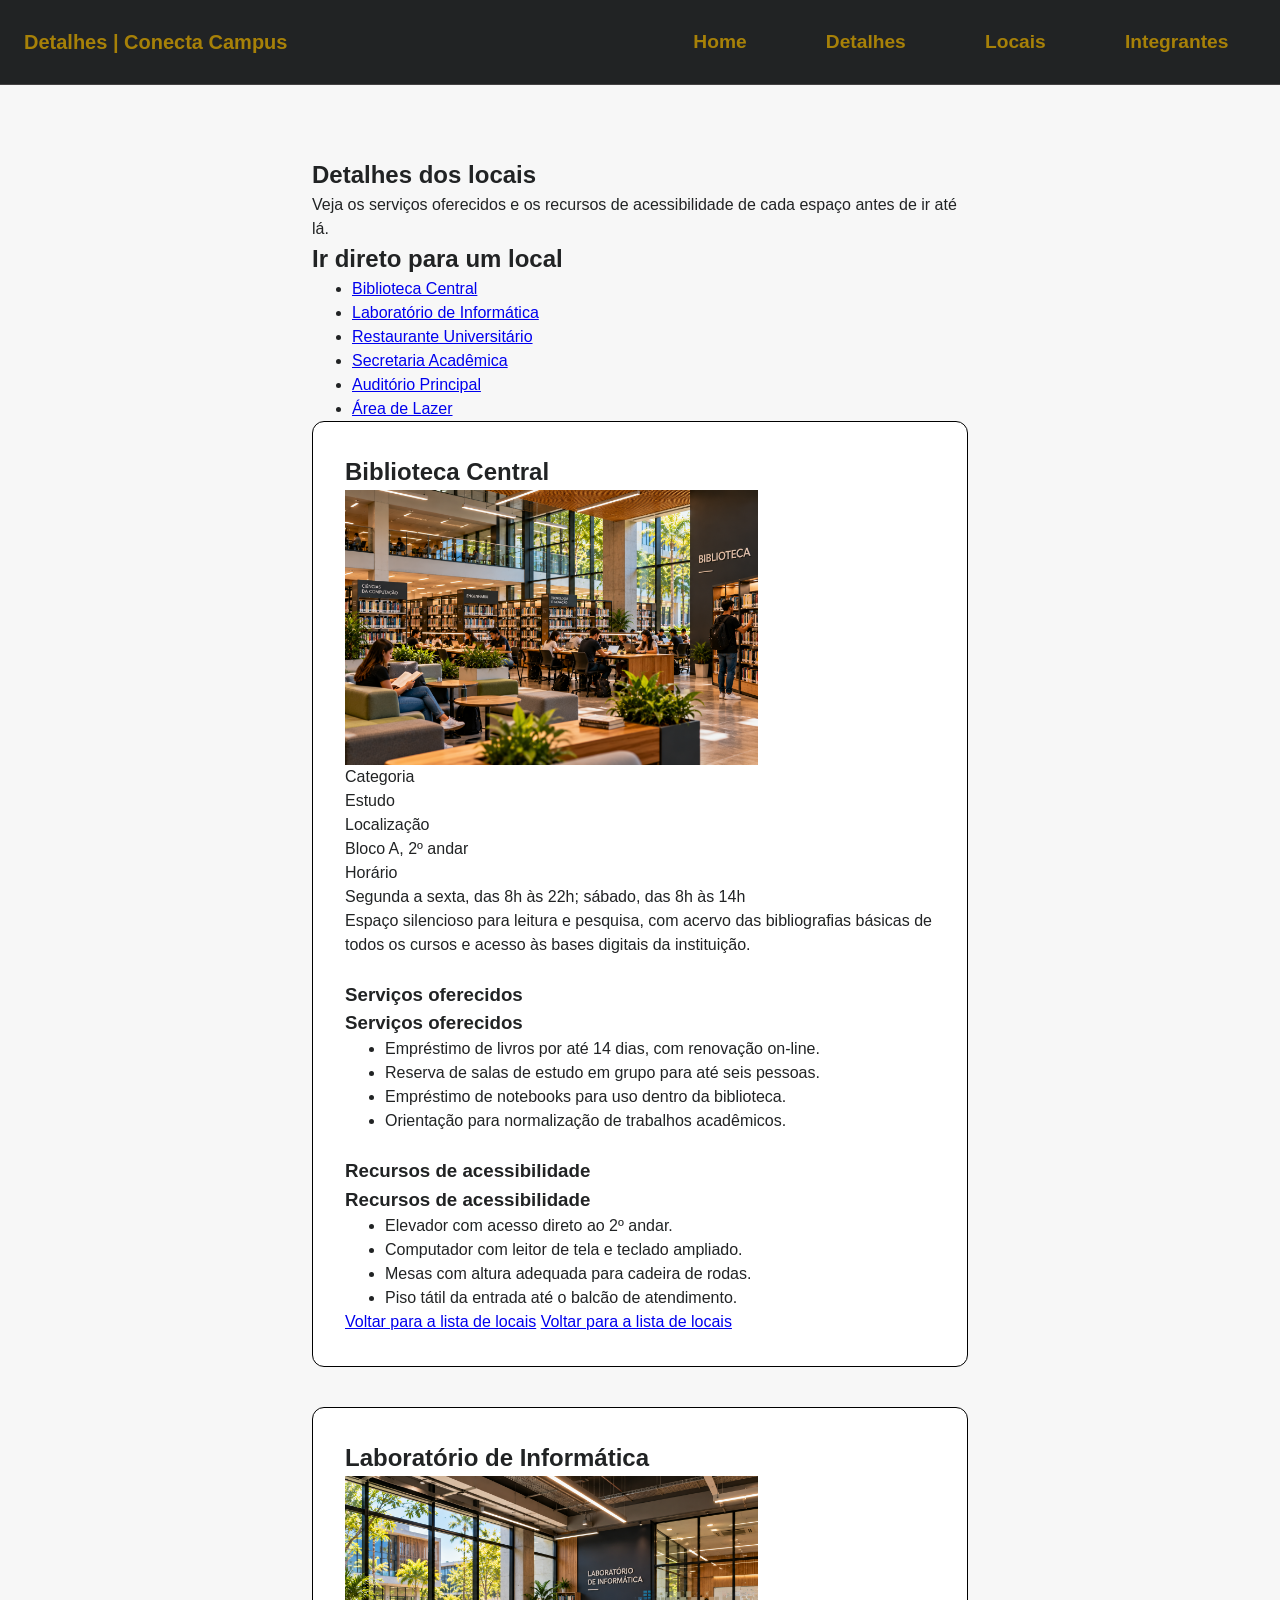
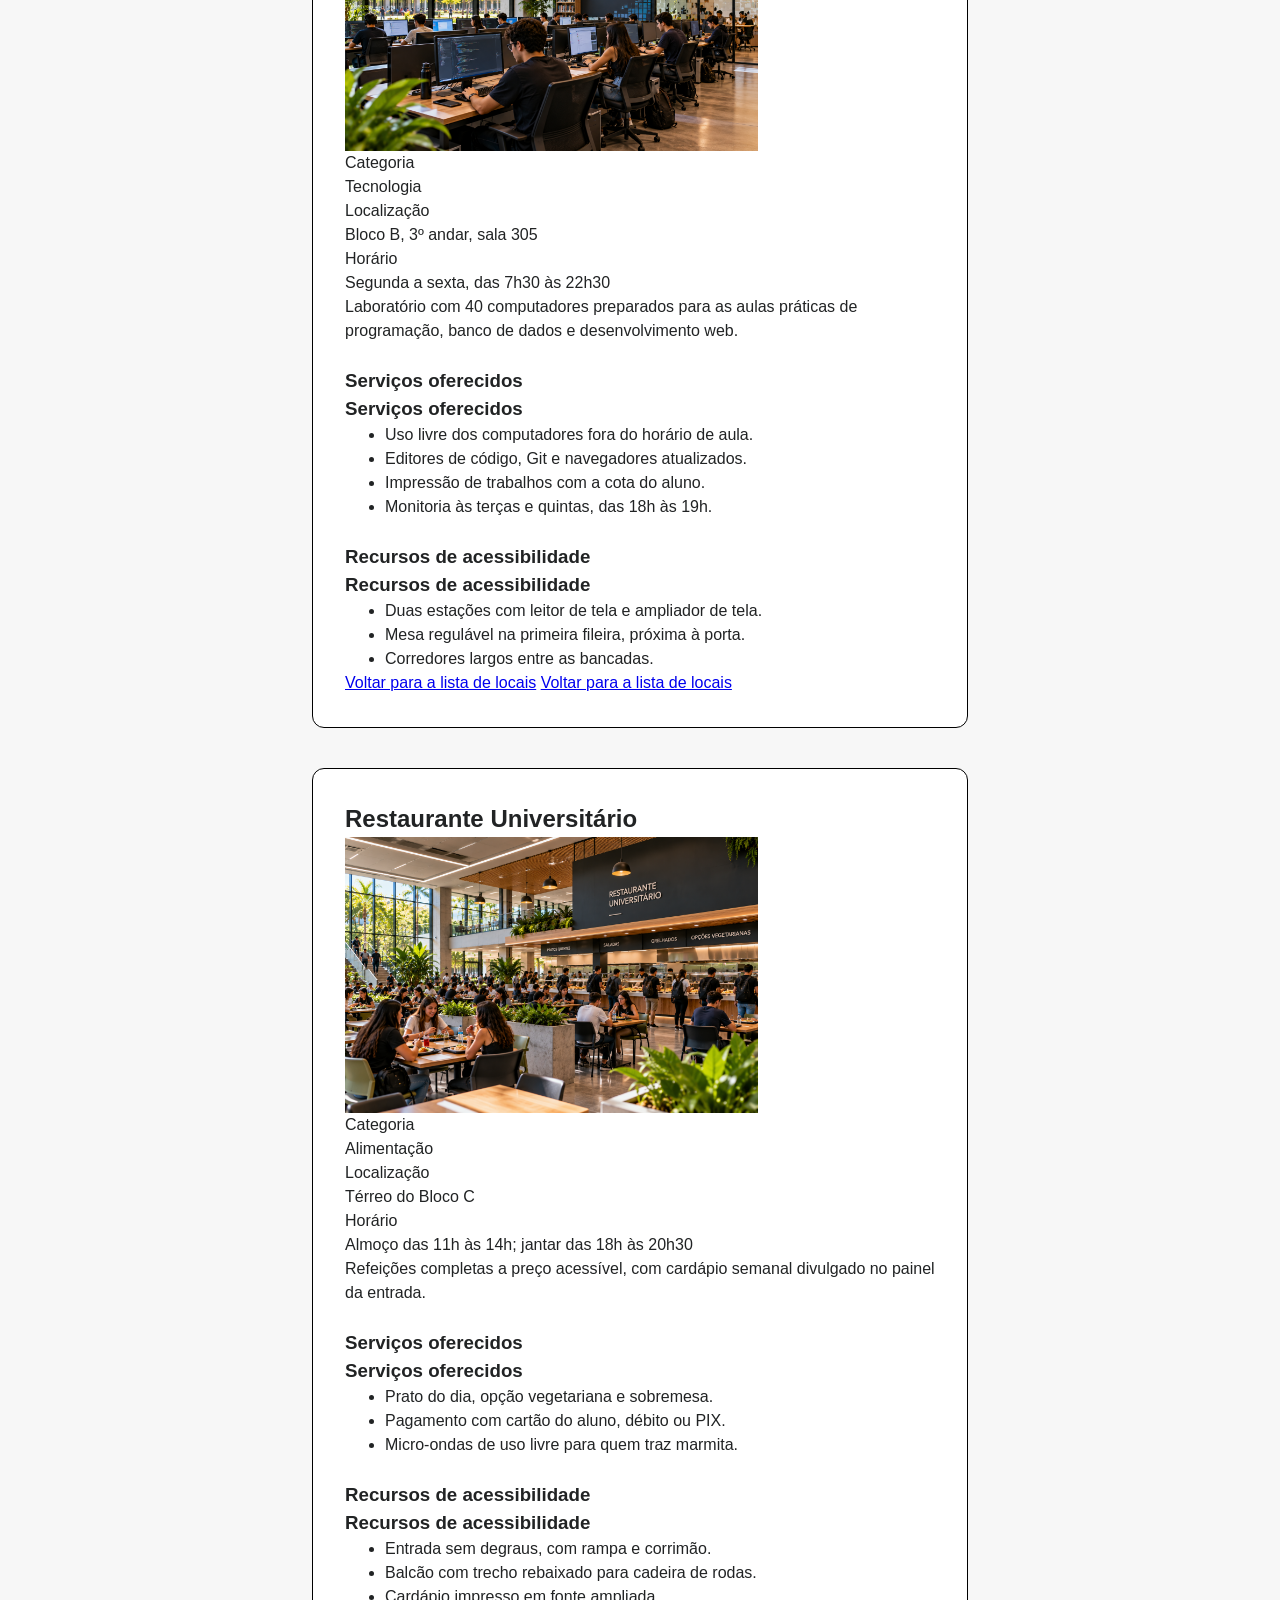
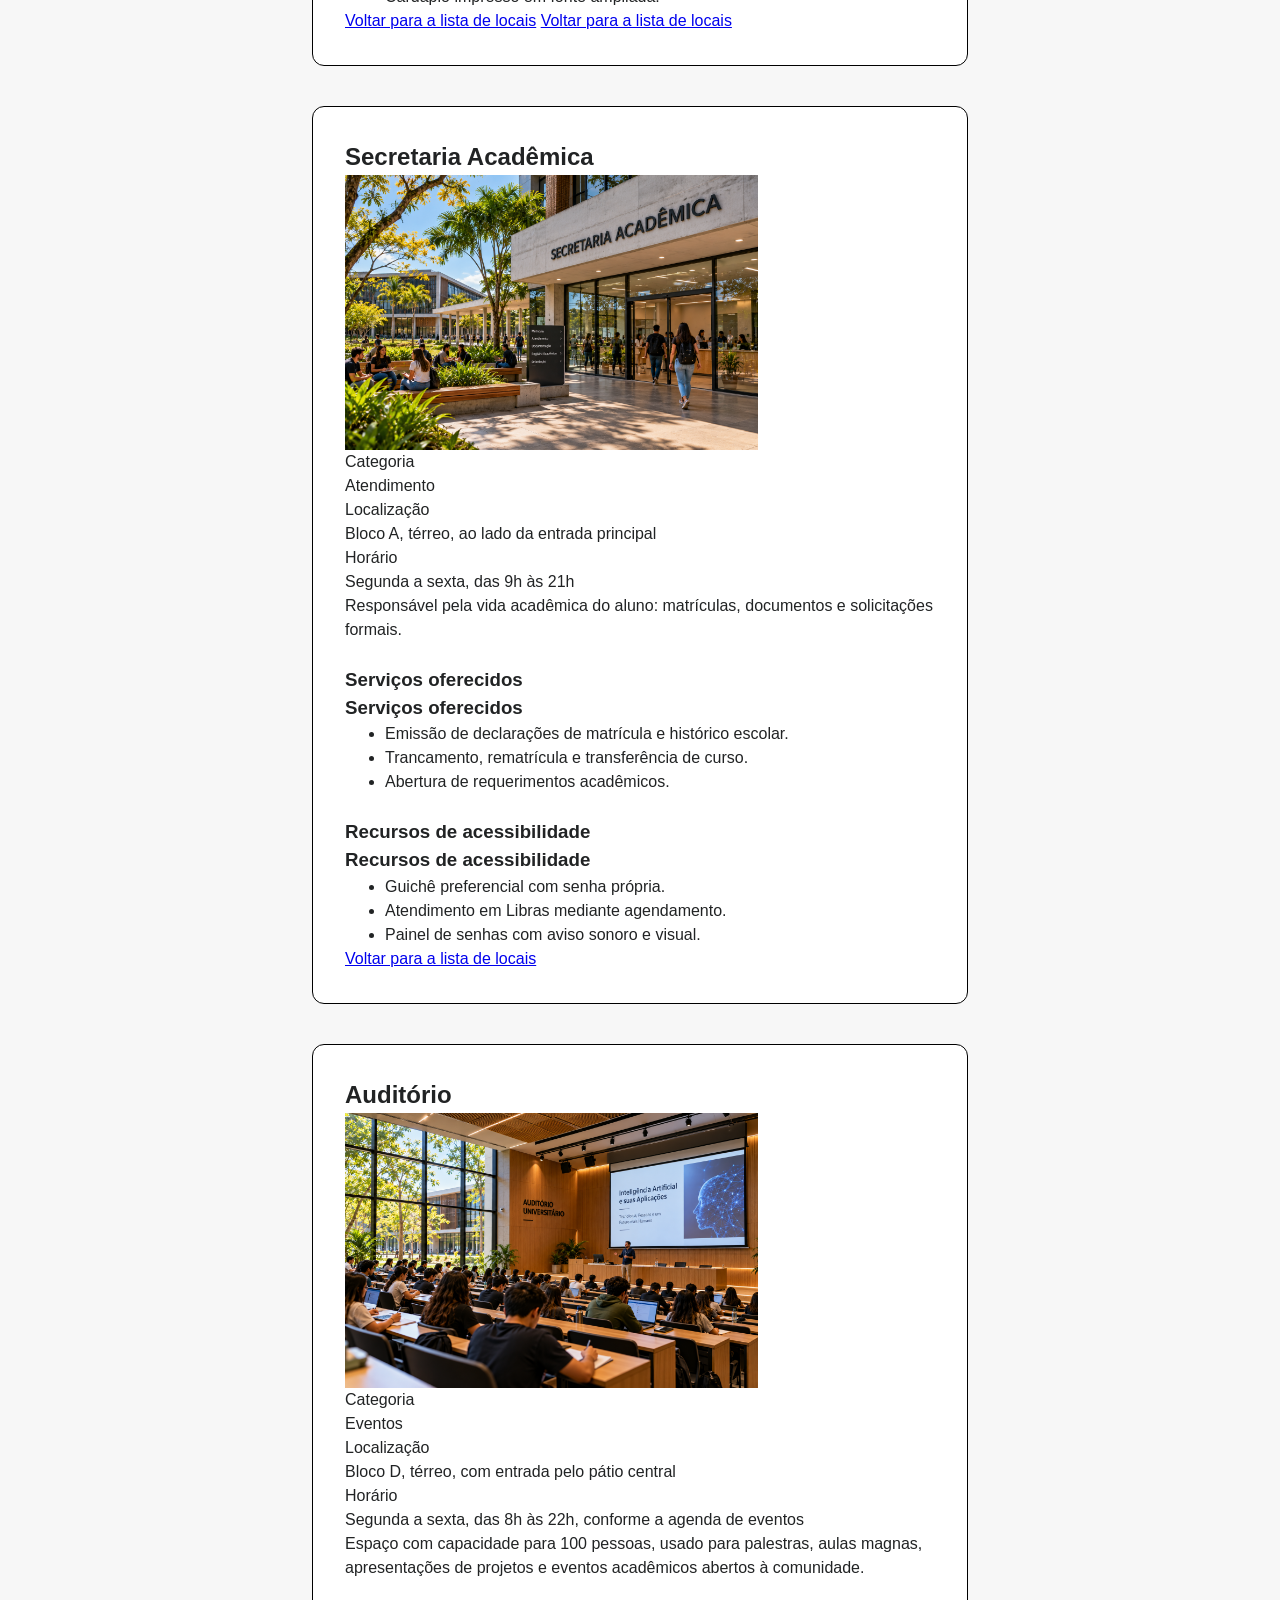
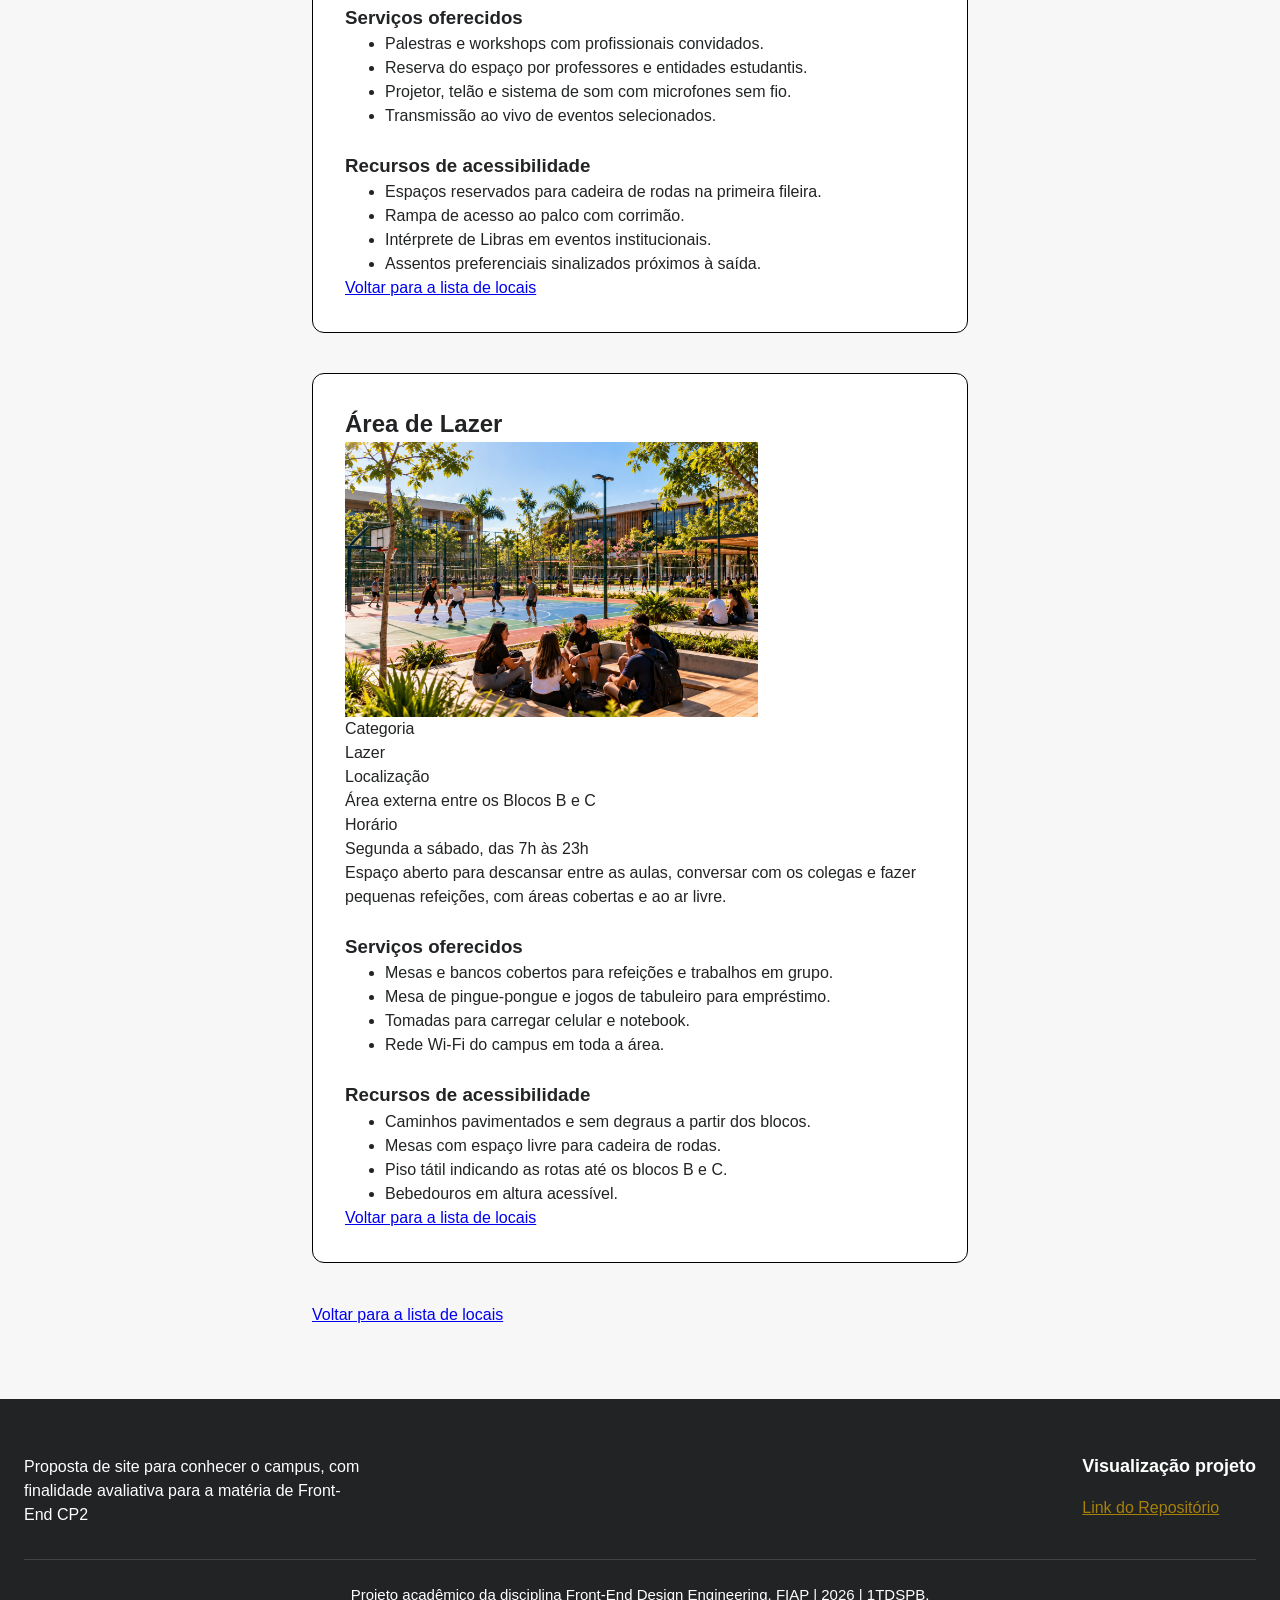
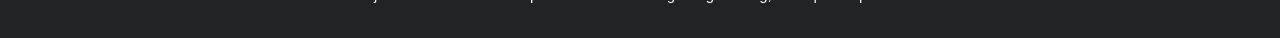
==== commit f377af7a: "fix: correções tags sem fechar e tag img duplicada." ====
--- a/detalhes.html
+++ b/detalhes.html
@@ -43,11 +43,10 @@
     </header>
 
     <!-- Conteudo Principal: Corpo da página, informações -->
-    <main id="conteudo-detalhes" ">
-        <section class=" secao">
-        <div class="container">
-            <main>
-                <div id="conteudo" class="container">
+    <main>
+        <section id="conteudo-detalhes">
+            <div class="container secao">
+                <div id="conteudo">
                     <h1>Detalhes dos locais</h1>
                     <p class="introducao">
                         Veja os serviços oferecidos e os recursos de acessibilidade de cada espaço
@@ -71,9 +70,9 @@
                     <article id="biblioteca" class="detalhe">
                         <h2>Biblioteca Central</h2>
                         <div class="img-detalhe">
-                            <img src="./img/img_biblioteca_campus.png" alt="Salão da biblioteca com estantes de livros e mesas de estudo">
-                        </div>
-                        <img src="img/biblioteca.jpg" alt="Salão da biblioteca com estantes de livros e mesas de estudo">
+                            <img src="./img/img_biblioteca_campus.png"
+                                alt="Salão da biblioteca com estantes de livros e mesas de estudo">
+                        </div>
                         <dl>
                             <dt>Categoria</dt>
                             <dd>Estudo</dd>
@@ -110,9 +109,9 @@
                     <article id="laboratorio" class="detalhe">
                         <h2>Laboratório de Informática</h2>
                         <div class="img-detalhe">
-                            <img src="./img/img_laboratorio-informatica_campus.png" alt="Laboratório de informática com fileiras de computadores">
-                        </div>
-                        <img src="img/laboratorio.jpg" alt="Laboratório de informática com fileiras de computadores">
+                            <img src="./img/img_laboratorio-informatica_campus.png"
+                                alt="Laboratório de informática com fileiras de computadores">
+                        </div>
                         <dl>
                             <dt>Categoria</dt>
                             <dd>Tecnologia</dd>
@@ -148,9 +147,9 @@
                     <article id="restaurante" class="detalhe">
                         <h2>Restaurante Universitário</h2>
                         <div class="img-detalhe">
-                            <img src="./img/img_restaurante_campus.png" alt="Restaurante universitário com mesas e balcão de refeições">
-                        </div>
-                        <img src="img/restaurante.jpg" alt="Restaurante universitário com mesas e balcão de refeições">
+                            <img src="./img/img_restaurante_campus.png"
+                                alt="Restaurante universitário com mesas e balcão de refeições">
+                        </div>
                         <dl>
                             <dt>Categoria</dt>
                             <dd>Alimentação</dd>
@@ -186,9 +185,9 @@
                     <article id="secretaria" class="detalhe">
                         <h2>Secretaria Acadêmica</h2>
                         <div class="img-detalhe">
-                            <img src="./img/img_secretaria_campus.png" alt="Balcão de atendimento da secretaria acadêmica com guichês numerados">
-                        </div>
-                        <img src="img/secretaria.jpg" alt="Balcão de atendimento da secretaria acadêmica com guichês numerados">
+                            <img src="./img/img_secretaria_campus.png"
+                                alt="Balcão de atendimento da secretaria acadêmica com guichês numerados">
+                        </div>
                         <dl>
                             <dt>Categoria</dt>
                             <dd>Atendimento</dd>
@@ -291,39 +290,46 @@
                         <section>
                             <a class="voltar" href="locais.html"> Voltar para a lista de locais</a>
                             </article>
-                    </div>
-            </main>
-
-            <!-- Rodapé: Direitos... igual em todas as paginas -->
-            <footer>
-                <div class="rodape">
-                    <div class="container">
-                        <div class="rodape-conteudo">
-
-                            <!-- Coluna 1: apresentação curta do projeto -->
-                            <div>
-                                <p class="rodape-descricao">Proposta de site para conhecer o campus, com finalidade avaliativa
-                                    para
-                                    a matéria de Front-End CP2</p>
-                            </div>
-
-                            <!-- Coluna 3: canais de contato da equipe -->
-                            <div>
-                                <h2 class="rodape-titulo">Visualização projeto</h2>
-                                <ul class="rodape-lista lista-limpa">
-                                    <li><a href="https://github.com/Kauanzxd/Front-End_Checkpoint_2.git">Link do Repositório</a>
-                                    </li>
-                                </ul>
-                            </div>
-                        </div>
-
-                        <!-- Créditos acadêmicos -->
-                        <p class="rodape-creditos">Projeto acadêmico da disciplina Front-End Design Engineering, FIAP | 2026 |
-                            1TDSPB.
-                        </p>
+                        </section>
                     </div>
                 </div>
-            </footer>
+            </div>
+        </section>
+    </main>
+
+    <!-- Rodapé: Direitos... igual em todas as paginas -->
+    <footer>
+        <div class="rodape">
+            <div class="container">
+                <div class="rodape-conteudo">
+
+                    <!-- Coluna 1: apresentação curta do projeto -->
+                    <div>
+                        <p class="rodape-descricao">Proposta de site para conhecer o campus, com finalidade
+                            avaliativa
+                            para
+                            a matéria de Front-End CP2</p>
+                    </div>
+
+                    <!-- Coluna 3: canais de contato da equipe -->
+                    <div>
+                        <h2 class="rodape-titulo">Visualização projeto</h2>
+                        <ul class="rodape-lista lista-limpa">
+                            <li><a href="https://github.com/Kauanzxd/Front-End_Checkpoint_2.git">Link do
+                                    Repositório</a>
+                            </li>
+                        </ul>
+                    </div>
+                </div>
+
+                <!-- Créditos acadêmicos -->
+                <p class="rodape-creditos">Projeto acadêmico da disciplina Front-End Design Engineering, FIAP |
+                    2026 |
+                    1TDSPB.
+                </p>
+            </div>
+        </div>
+    </footer>
 
 </body>
 
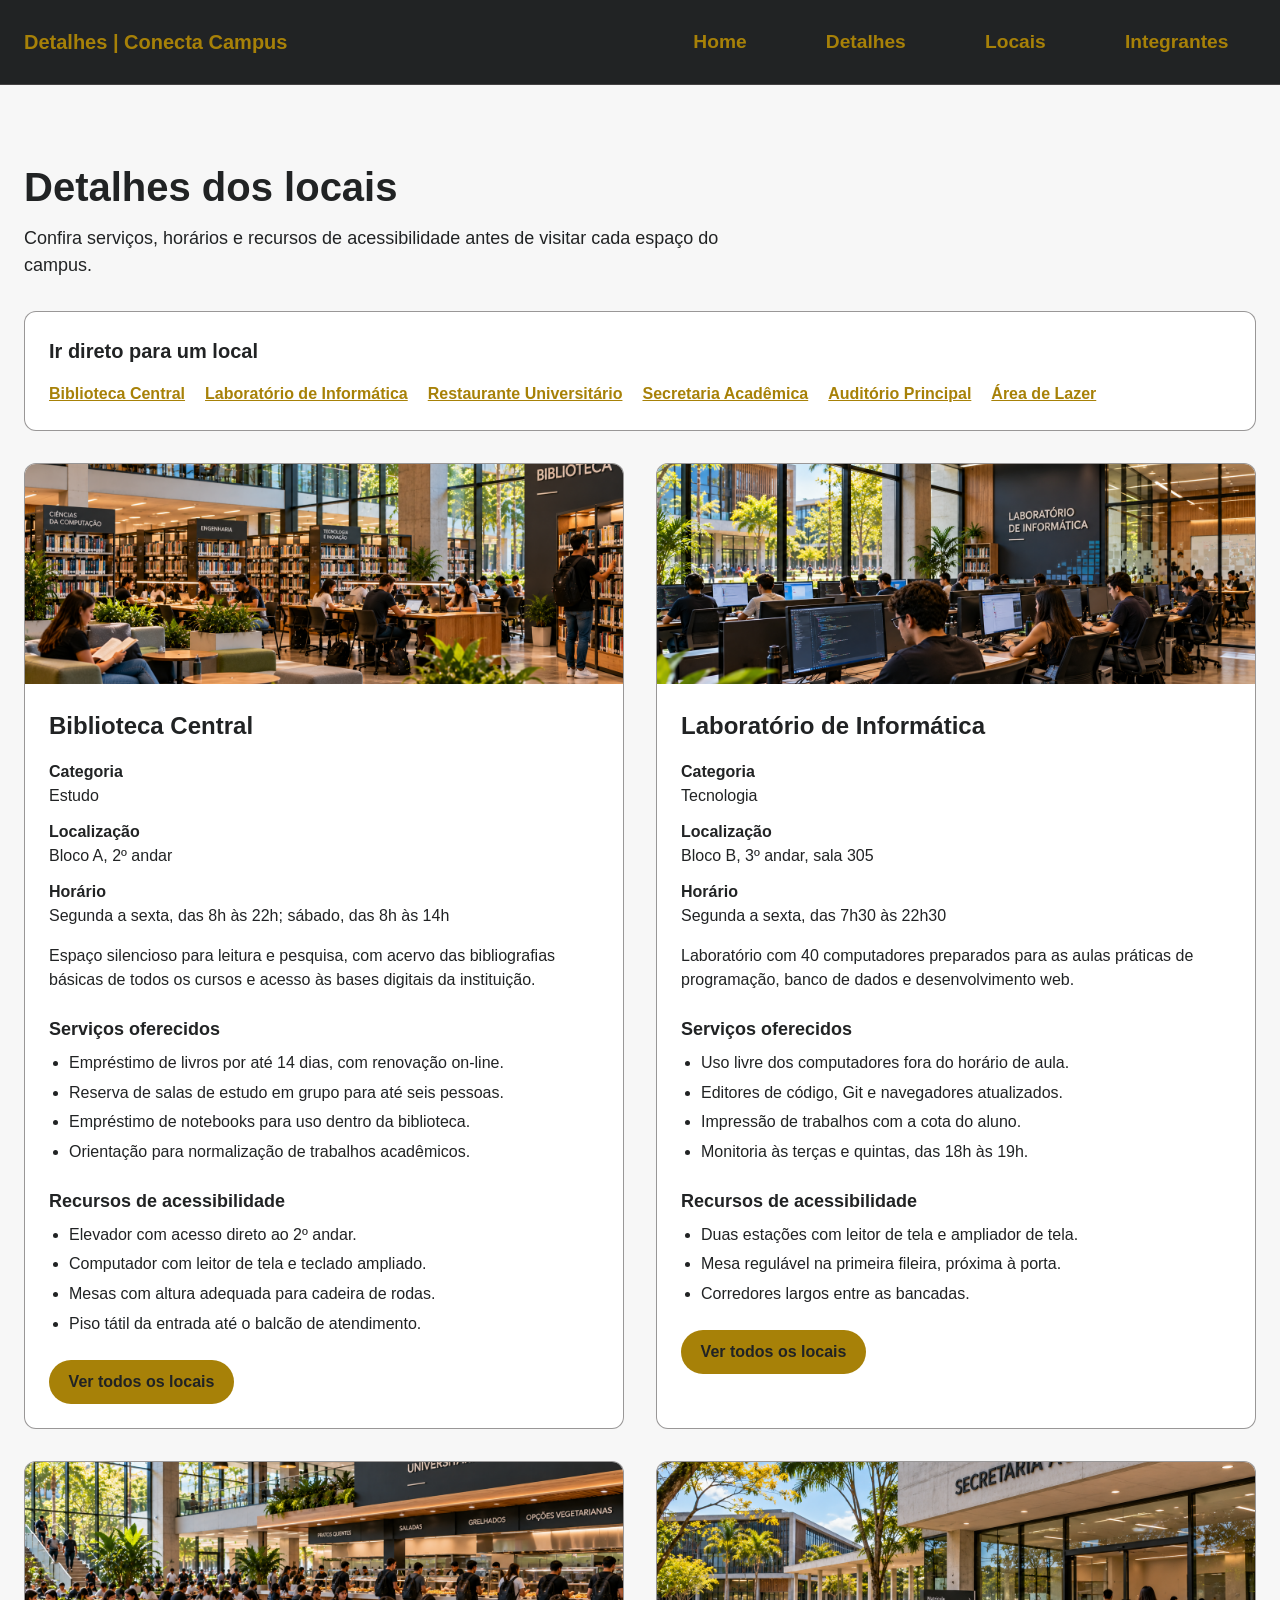
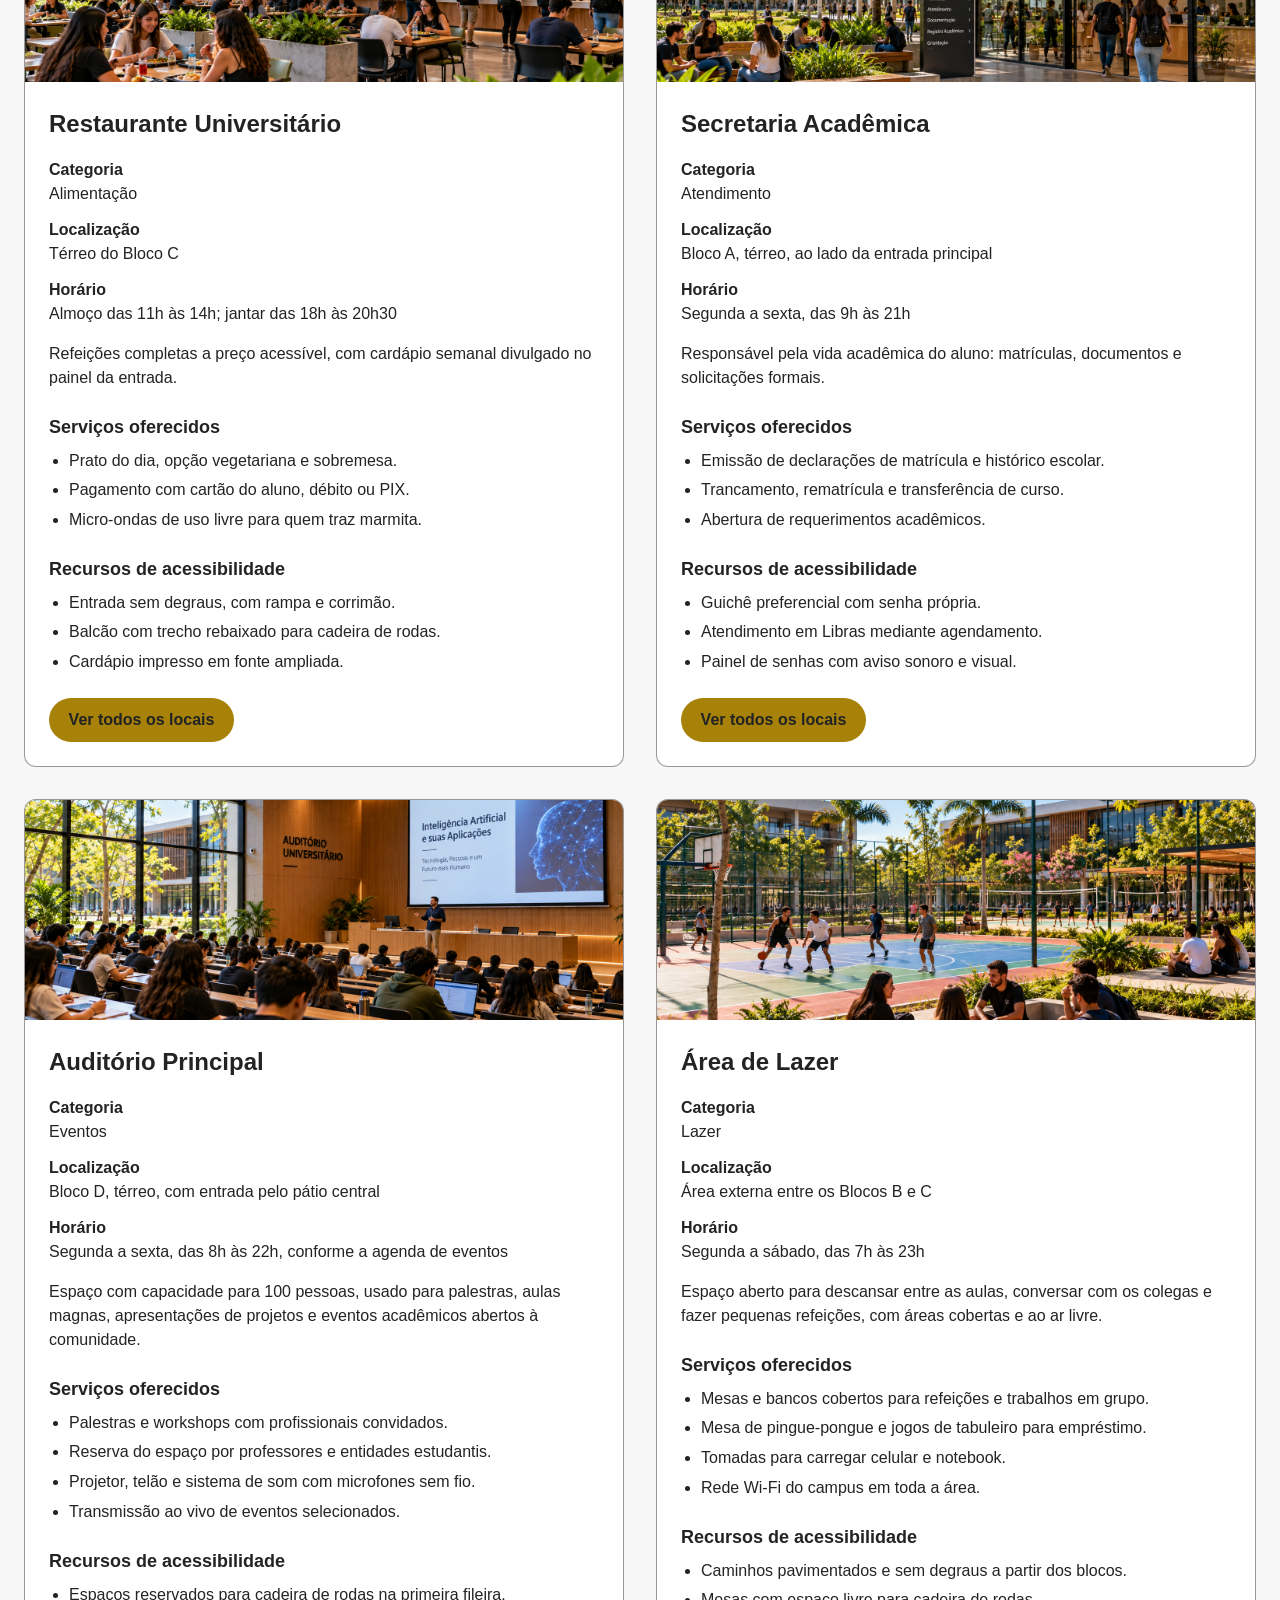
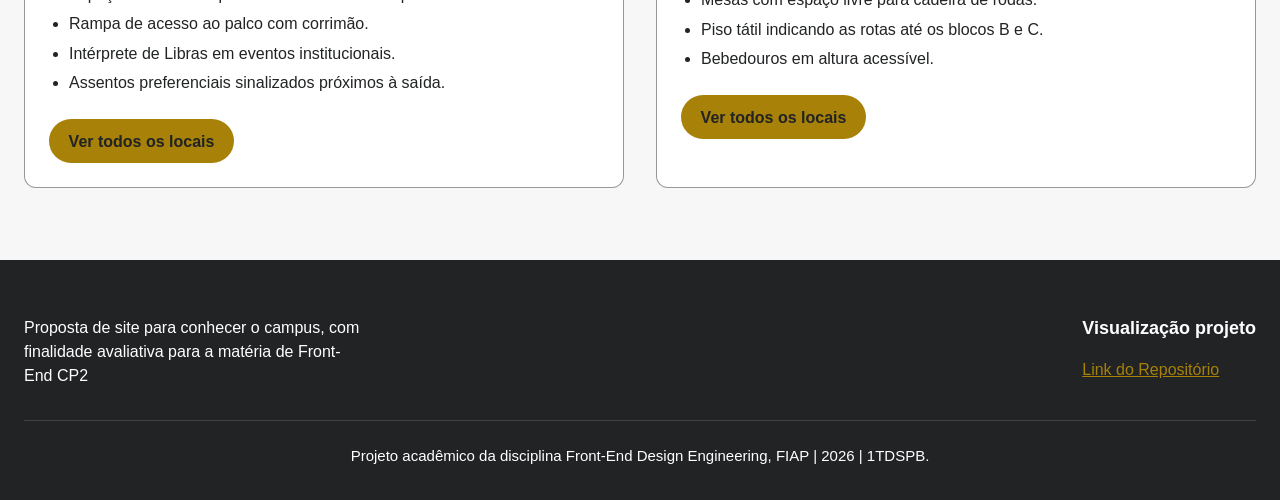
==== commit 88fce24b: "FEAT: atualização desing dos detalhes.html" ====
--- a/detalhes.html
+++ b/detalhes.html
@@ -15,25 +15,18 @@
     <link rel="stylesheet" href="./css/style.css">
 </head>
 
-<!-- Corpo da página: onde fica todo o conteúdo da página -->
-
 <body class="secao-fundo">
-
-    <!-- Cabeçalho: identificação + menu de navegação (igual em todas as paginas)-->
     <header>
         <div class="cabecalho">
             <div class="container cabecalho-conteudo">
-
-                <!-- Identificação da pagina em que está: leva de volta à página inicial -->
                 <a class="identificacao-pagina" href="./index.html">
                     <span>Detalhes | Conecta Campus</span>
                 </a>
 
-                <!-- Cabeçalho: Menu de navegação -->
                 <nav aria-label="Menu principal">
                     <ul class="menu-lista lista-limpa">
                         <li><a class="menu-cabecalho btn" href="./index.html">Home</a></li>
-                        <li><a class="menu-cabecalho btn" href="./detalhes.html">Detalhes</a></li>
+                        <li><a class="menu-cabecalho btn" href="./detalhes.html" aria-current="page">Detalhes</a></li>
                         <li><a class="menu-cabecalho btn" href="./locais.html">Locais</a></li>
                         <li><a class="menu-cabecalho btn" href="./integrantes.html">Integrantes</a></li>
                     </ul>
@@ -42,295 +35,218 @@
         </div>
     </header>
 
-    <!-- Conteudo Principal: Corpo da página, informações -->
-    <main>
-        <section id="conteudo-detalhes">
-            <div class="container secao">
-                <div id="conteudo">
-                    <h1>Detalhes dos locais</h1>
-                    <p class="introducao">
-                        Veja os serviços oferecidos e os recursos de acessibilidade de cada espaço
-                        antes de ir até lá.
-                    </p>
-
-                    <!-- Atalhos internos para cada local detalhado -->
-                    <nav class="atalhos" aria-labelledby="titulo-atalhos">
-                        <h2 id="titulo-atalhos">Ir direto para um local</h2>
-                        <ul>
-                            <li><a href="#biblioteca">Biblioteca Central</a></li>
-                            <li><a href="#laboratorio">Laboratório de Informática</a></li>
-                            <li><a href="#restaurante">Restaurante Universitário</a></li>
-                            <li><a href="#secretaria">Secretaria Acadêmica</a></li>
-                            <li><a href="#auditorio">Auditório Principal</a></li>
-                            <li><a href="#area-lazer">Área de Lazer</a></li>
-                        </ul>
-                    </nav>
-
-                    <!-- Local 1 -->
+    <main id="conteudo-detalhes">
+        <section class="secao" aria-labelledby="titulo-pagina">
+            <div class="container">
+                <div class="introducao-detalhes">
+                    <h1 id="titulo-pagina">Detalhes dos locais</h1>
+                    <p>Confira serviços, horários e recursos de acessibilidade antes de visitar cada espaço do campus.</p>
+                </div>
+
+                <nav class="atalhos-detalhes" aria-labelledby="titulo-atalhos">
+                    <h2 id="titulo-atalhos">Ir direto para um local</h2>
+                    <ul class="lista-limpa">
+                        <li><a href="#biblioteca">Biblioteca Central</a></li>
+                        <li><a href="#laboratorio">Laboratório de Informática</a></li>
+                        <li><a href="#restaurante">Restaurante Universitário</a></li>
+                        <li><a href="#secretaria">Secretaria Acadêmica</a></li>
+                        <li><a href="#auditorio">Auditório Principal</a></li>
+                        <li><a href="#area-lazer">Área de Lazer</a></li>
+                    </ul>
+                </nav>
+
+                <div class="lista-detalhes">
                     <article id="biblioteca" class="detalhe">
-                        <h2>Biblioteca Central</h2>
-                        <div class="img-detalhe">
-                            <img src="./img/img_biblioteca_campus.png"
-                                alt="Salão da biblioteca com estantes de livros e mesas de estudo">
-                        </div>
-                        <dl>
-                            <dt>Categoria</dt>
-                            <dd>Estudo</dd>
-                            <dt>Localização</dt>
-                            <dd>Bloco A, 2º andar</dd>
-                            <dt>Horário</dt>
-                            <dd>Segunda a sexta, das 8h às 22h; sábado, das 8h às 14h</dd>
-                        </dl>
-                        <p>
-                            Espaço silencioso para leitura e pesquisa, com acervo das bibliografias
-                            básicas de todos os cursos e acesso às bases digitais da instituição.
-                        </p>
-                        <h3 class="margin-detalhes">Serviços oferecidos</h3>
-                        <h3>Serviços oferecidos</h3>
-                        <ul>
-                            <li>Empréstimo de livros por até 14 dias, com renovação on-line.</li>
-                            <li>Reserva de salas de estudo em grupo para até seis pessoas.</li>
-                            <li>Empréstimo de notebooks para uso dentro da biblioteca.</li>
-                            <li>Orientação para normalização de trabalhos acadêmicos.</li>
-                        </ul>
-                        <h3 class="margin-detalhes">Recursos de acessibilidade</h3>
-                        <h3>Recursos de acessibilidade</h3>
-                        <ul>
-                            <li>Elevador com acesso direto ao 2º andar.</li>
-                            <li>Computador com leitor de tela e teclado ampliado.</li>
-                            <li>Mesas com altura adequada para cadeira de rodas.</li>
-                            <li>Piso tátil da entrada até o balcão de atendimento.</li>
-                        </ul>
-                        <a class="margin-detalhes" class="voltar" href="locais.html"> Voltar para a lista de locais</a>
-                        <a class="voltar" href="locais.html"> Voltar para a lista de locais</a>
-                    </article>
-
-                    <!-- Local 2 -->
+                        <img class="img-detalhe" src="./img/img_biblioteca_campus.png"
+                            alt="Salão da biblioteca com estantes de livros e mesas de estudo">
+                        <div class="detalhe-conteudo">
+                            <h2>Biblioteca Central</h2>
+                            <dl class="dados-local">
+                                <div><dt>Categoria</dt><dd>Estudo</dd></div>
+                                <div><dt>Localização</dt><dd>Bloco A, 2º andar</dd></div>
+                                <div><dt>Horário</dt><dd>Segunda a sexta, das 8h às 22h; sábado, das 8h às 14h</dd></div>
+                            </dl>
+                            <p>Espaço silencioso para leitura e pesquisa, com acervo das bibliografias básicas de todos os cursos e acesso às bases digitais da instituição.</p>
+                            <h3>Serviços oferecidos</h3>
+                            <ul>
+                                <li>Empréstimo de livros por até 14 dias, com renovação on-line.</li>
+                                <li>Reserva de salas de estudo em grupo para até seis pessoas.</li>
+                                <li>Empréstimo de notebooks para uso dentro da biblioteca.</li>
+                                <li>Orientação para normalização de trabalhos acadêmicos.</li>
+                            </ul>
+                            <h3>Recursos de acessibilidade</h3>
+                            <ul>
+                                <li>Elevador com acesso direto ao 2º andar.</li>
+                                <li>Computador com leitor de tela e teclado ampliado.</li>
+                                <li>Mesas com altura adequada para cadeira de rodas.</li>
+                                <li>Piso tátil da entrada até o balcão de atendimento.</li>
+                            </ul>
+                            <a class="btn btn-detalhes" href="./locais.html">Ver todos os locais</a>
+                        </div>
+                    </article>
+
                     <article id="laboratorio" class="detalhe">
-                        <h2>Laboratório de Informática</h2>
-                        <div class="img-detalhe">
-                            <img src="./img/img_laboratorio-informatica_campus.png"
-                                alt="Laboratório de informática com fileiras de computadores">
-                        </div>
-                        <dl>
-                            <dt>Categoria</dt>
-                            <dd>Tecnologia</dd>
-                            <dt>Localização</dt>
-                            <dd>Bloco B, 3º andar, sala 305</dd>
-                            <dt>Horário</dt>
-                            <dd>Segunda a sexta, das 7h30 às 22h30</dd>
-                        </dl>
-                        <p>
-                            Laboratório com 40 computadores preparados para as aulas práticas de
-                            programação, banco de dados e desenvolvimento web.
-                        </p>
-                        <h3 class="margin-detalhes">Serviços oferecidos</h3>
-                        <h3>Serviços oferecidos</h3>
-                        <ul>
-                            <li>Uso livre dos computadores fora do horário de aula.</li>
-                            <li>Editores de código, Git e navegadores atualizados.</li>
-                            <li>Impressão de trabalhos com a cota do aluno.</li>
-                            <li>Monitoria às terças e quintas, das 18h às 19h.</li>
-                        </ul>
-                        <h3 class="margin-detalhes">Recursos de acessibilidade</h3>
-                        <h3>Recursos de acessibilidade</h3>
-                        <ul>
-                            <li>Duas estações com leitor de tela e ampliador de tela.</li>
-                            <li>Mesa regulável na primeira fileira, próxima à porta.</li>
-                            <li>Corredores largos entre as bancadas.</li>
-                        </ul>
-                        <a class="margin-detalhes" class="voltar" href="locais.html"> Voltar para a lista de locais</a>
-                        <a class="voltar" href="locais.html"> Voltar para a lista de locais</a>
-                    </article>
-
-                    <!-- Local 3 -->
+                        <img class="img-detalhe" src="./img/img_laboratorio-informatica_campus.png"
+                            alt="Laboratório de informática com fileiras de computadores">
+                        <div class="detalhe-conteudo">
+                            <h2>Laboratório de Informática</h2>
+                            <dl class="dados-local">
+                                <div><dt>Categoria</dt><dd>Tecnologia</dd></div>
+                                <div><dt>Localização</dt><dd>Bloco B, 3º andar, sala 305</dd></div>
+                                <div><dt>Horário</dt><dd>Segunda a sexta, das 7h30 às 22h30</dd></div>
+                            </dl>
+                            <p>Laboratório com 40 computadores preparados para as aulas práticas de programação, banco de dados e desenvolvimento web.</p>
+                            <h3>Serviços oferecidos</h3>
+                            <ul>
+                                <li>Uso livre dos computadores fora do horário de aula.</li>
+                                <li>Editores de código, Git e navegadores atualizados.</li>
+                                <li>Impressão de trabalhos com a cota do aluno.</li>
+                                <li>Monitoria às terças e quintas, das 18h às 19h.</li>
+                            </ul>
+                            <h3>Recursos de acessibilidade</h3>
+                            <ul>
+                                <li>Duas estações com leitor de tela e ampliador de tela.</li>
+                                <li>Mesa regulável na primeira fileira, próxima à porta.</li>
+                                <li>Corredores largos entre as bancadas.</li>
+                            </ul>
+                            <a class="btn btn-detalhes" href="./locais.html">Ver todos os locais</a>
+                        </div>
+                    </article>
+
                     <article id="restaurante" class="detalhe">
-                        <h2>Restaurante Universitário</h2>
-                        <div class="img-detalhe">
-                            <img src="./img/img_restaurante_campus.png"
-                                alt="Restaurante universitário com mesas e balcão de refeições">
-                        </div>
-                        <dl>
-                            <dt>Categoria</dt>
-                            <dd>Alimentação</dd>
-                            <dt>Localização</dt>
-                            <dd>Térreo do Bloco C</dd>
-                            <dt>Horário</dt>
-                            <dd>Almoço das 11h às 14h; jantar das 18h às 20h30</dd>
-                        </dl>
-                        <p>
-                            Refeições completas a preço acessível, com cardápio semanal divulgado no
-                            painel da entrada.
-                        </p>
-                        <h3 class="margin-detalhes">Serviços oferecidos</h3>
-                        <h3>Serviços oferecidos</h3>
-                        <ul>
-                            <li>Prato do dia, opção vegetariana e sobremesa.</li>
-                            <li>Pagamento com cartão do aluno, débito ou PIX.</li>
-                            <li>Micro-ondas de uso livre para quem traz marmita.</li>
-                        </ul>
-                        <h3 class="margin-detalhes">Recursos de acessibilidade</h3>
-                        <h3>Recursos de acessibilidade</h3>
-                        <ul>
-                            <li>Entrada sem degraus, com rampa e corrimão.</li>
-                            <li>Balcão com trecho rebaixado para cadeira de rodas.</li>
-                            <li>Cardápio impresso em fonte ampliada.</li>
-                        </ul>
-                        <a class="margin-detalhes" class="voltar" href="locais.html"> Voltar para a lista de locais</a>
-                        <a class="voltar" href="locais.html"> Voltar para a lista de locais</a>
-
-                    </article>
-
-                    <!-- Local 4 -->
+                        <img class="img-detalhe" src="./img/img_restaurante_campus.png"
+                            alt="Restaurante universitário com mesas e balcão de refeições">
+                        <div class="detalhe-conteudo">
+                            <h2>Restaurante Universitário</h2>
+                            <dl class="dados-local">
+                                <div><dt>Categoria</dt><dd>Alimentação</dd></div>
+                                <div><dt>Localização</dt><dd>Térreo do Bloco C</dd></div>
+                                <div><dt>Horário</dt><dd>Almoço das 11h às 14h; jantar das 18h às 20h30</dd></div>
+                            </dl>
+                            <p>Refeições completas a preço acessível, com cardápio semanal divulgado no painel da entrada.</p>
+                            <h3>Serviços oferecidos</h3>
+                            <ul>
+                                <li>Prato do dia, opção vegetariana e sobremesa.</li>
+                                <li>Pagamento com cartão do aluno, débito ou PIX.</li>
+                                <li>Micro-ondas de uso livre para quem traz marmita.</li>
+                            </ul>
+                            <h3>Recursos de acessibilidade</h3>
+                            <ul>
+                                <li>Entrada sem degraus, com rampa e corrimão.</li>
+                                <li>Balcão com trecho rebaixado para cadeira de rodas.</li>
+                                <li>Cardápio impresso em fonte ampliada.</li>
+                            </ul>
+                            <a class="btn btn-detalhes" href="./locais.html">Ver todos os locais</a>
+                        </div>
+                    </article>
+
                     <article id="secretaria" class="detalhe">
-                        <h2>Secretaria Acadêmica</h2>
-                        <div class="img-detalhe">
-                            <img src="./img/img_secretaria_campus.png"
-                                alt="Balcão de atendimento da secretaria acadêmica com guichês numerados">
-                        </div>
-                        <dl>
-                            <dt>Categoria</dt>
-                            <dd>Atendimento</dd>
-                            <dt>Localização</dt>
-                            <dd>Bloco A, térreo, ao lado da entrada principal</dd>
-                            <dt>Horário</dt>
-                            <dd>Segunda a sexta, das 9h às 21h</dd>
-                        </dl>
-                        <p>
-                            Responsável pela vida acadêmica do aluno: matrículas, documentos e
-                            solicitações formais.
-                        </p>
-                        <h3 class="margin-detalhes">Serviços oferecidos</h3>
-                        <h3>Serviços oferecidos</h3>
-                        <ul>
-                            <li>Emissão de declarações de matrícula e histórico escolar.</li>
-                            <li>Trancamento, rematrícula e transferência de curso.</li>
-                            <li>Abertura de requerimentos acadêmicos.</li>
-                        </ul>
-                        <h3 class="margin-detalhes">Recursos de acessibilidade</h3>
-                        <h3>Recursos de acessibilidade</h3>
-                        <ul>
-                            <li>Guichê preferencial com senha própria.</li>
-                            <li>Atendimento em Libras mediante agendamento.</li>
-                            <li>Painel de senhas com aviso sonoro e visual.</li>
-                        </ul>
-                        <a class="margin-detalhes" class="voltar" href="locais.html"> Voltar para a lista de locais</a>
-                    </article>
-
-                    <!-- local 5 -->
+                        <img class="img-detalhe" src="./img/img_secretaria_campus.png"
+                            alt="Balcão de atendimento da secretaria acadêmica com guichês numerados">
+                        <div class="detalhe-conteudo">
+                            <h2>Secretaria Acadêmica</h2>
+                            <dl class="dados-local">
+                                <div><dt>Categoria</dt><dd>Atendimento</dd></div>
+                                <div><dt>Localização</dt><dd>Bloco A, térreo, ao lado da entrada principal</dd></div>
+                                <div><dt>Horário</dt><dd>Segunda a sexta, das 9h às 21h</dd></div>
+                            </dl>
+                            <p>Responsável pela vida acadêmica do aluno: matrículas, documentos e solicitações formais.</p>
+                            <h3>Serviços oferecidos</h3>
+                            <ul>
+                                <li>Emissão de declarações de matrícula e histórico escolar.</li>
+                                <li>Trancamento, rematrícula e transferência de curso.</li>
+                                <li>Abertura de requerimentos acadêmicos.</li>
+                            </ul>
+                            <h3>Recursos de acessibilidade</h3>
+                            <ul>
+                                <li>Guichê preferencial com senha própria.</li>
+                                <li>Atendimento em Libras mediante agendamento.</li>
+                                <li>Painel de senhas com aviso sonoro e visual.</li>
+                            </ul>
+                            <a class="btn btn-detalhes" href="./locais.html">Ver todos os locais</a>
+                        </div>
+                    </article>
+
                     <article id="auditorio" class="detalhe">
-                        <h2>Auditório</h2>
-                        <div class="img-detalhe">
-                            <img src="./img/img_auditorio_campus.png" alt="Auditório com palco e assentos">
-                        </div>
-                        <dl>
-                            <dt>Categoria</dt>
-                            <dd>Eventos</dd>
-                            <dt>Localização</dt>
-                            <dd>Bloco D, térreo, com entrada pelo pátio central</dd>
-                            <dt>Horário</dt>
-                            <dd>Segunda a sexta, das 8h às 22h, conforme a agenda de eventos</dd>
-                        </dl>
-                        <p>
-                            Espaço com capacidade para 100 pessoas, usado para palestras, aulas magnas,
-                            apresentações de projetos e eventos acadêmicos abertos à comunidade.
-                        </p>
-                        <h3 class="margin-detalhes">Serviços oferecidos</h3>
-                        <ul>
-                            <li>Palestras e workshops com profissionais convidados.</li>
-                            <li>Reserva do espaço por professores e entidades estudantis.</li>
-                            <li>Projetor, telão e sistema de som com microfones sem fio.</li>
-                            <li>Transmissão ao vivo de eventos selecionados.</li>
-                        </ul>
-                        <h3 class="margin-detalhes">Recursos de acessibilidade</h3>
-                        <ul>
-                            <li>Espaços reservados para cadeira de rodas na primeira fileira.</li>
-                            <li>Rampa de acesso ao palco com corrimão.</li>
-                            <li>Intérprete de Libras em eventos institucionais.</li>
-                            <li>Assentos preferenciais sinalizados próximos à saída.</li>
-                        </ul>
-                        <a class="margin-detalhes" class="voltar" href="locais.html"> Voltar para a lista de locais</a>
-                    </article>
-
-                    <!-- local 6 -->
+                        <img class="img-detalhe" src="./img/img_auditorio_campus.png"
+                            alt="Auditório com palco e assentos">
+                        <div class="detalhe-conteudo">
+                            <h2>Auditório Principal</h2>
+                            <dl class="dados-local">
+                                <div><dt>Categoria</dt><dd>Eventos</dd></div>
+                                <div><dt>Localização</dt><dd>Bloco D, térreo, com entrada pelo pátio central</dd></div>
+                                <div><dt>Horário</dt><dd>Segunda a sexta, das 8h às 22h, conforme a agenda de eventos</dd></div>
+                            </dl>
+                            <p>Espaço com capacidade para 100 pessoas, usado para palestras, aulas magnas, apresentações de projetos e eventos acadêmicos abertos à comunidade.</p>
+                            <h3>Serviços oferecidos</h3>
+                            <ul>
+                                <li>Palestras e workshops com profissionais convidados.</li>
+                                <li>Reserva do espaço por professores e entidades estudantis.</li>
+                                <li>Projetor, telão e sistema de som com microfones sem fio.</li>
+                                <li>Transmissão ao vivo de eventos selecionados.</li>
+                            </ul>
+                            <h3>Recursos de acessibilidade</h3>
+                            <ul>
+                                <li>Espaços reservados para cadeira de rodas na primeira fileira.</li>
+                                <li>Rampa de acesso ao palco com corrimão.</li>
+                                <li>Intérprete de Libras em eventos institucionais.</li>
+                                <li>Assentos preferenciais sinalizados próximos à saída.</li>
+                            </ul>
+                            <a class="btn btn-detalhes" href="./locais.html">Ver todos os locais</a>
+                        </div>
+                    </article>
+
                     <article id="area-lazer" class="detalhe">
-                        <h2>Área de Lazer</h2>
-                        <div class="img-detalhe">
-                            <img src="./img/img_area-de-lazer_campus.png" alt="Área de lazer com mesas e cadeiras">
-                        </div>
-                        <dl>
-                            <dt>Categoria</dt>
-                            <dd>Lazer</dd>
-                            <dt>Localização</dt>
-                            <dd>Área externa entre os Blocos B e C</dd>
-                            <dt>Horário</dt>
-                            <dd>Segunda a sábado, das 7h às 23h</dd>
-                        </dl>
-                        <p>
-                            Espaço aberto para descansar entre as aulas, conversar com os colegas e
-                            fazer pequenas refeições, com áreas cobertas e ao ar livre.
-                        </p>
-                        <h3 class="margin-detalhes">Serviços oferecidos</h3>
-                        <ul>
-                            <li>Mesas e bancos cobertos para refeições e trabalhos em grupo.</li>
-                            <li>Mesa de pingue-pongue e jogos de tabuleiro para empréstimo.</li>
-                            <li>Tomadas para carregar celular e notebook.</li>
-                            <li>Rede Wi-Fi do campus em toda a área.</li>
-                        </ul>
-                        <h3 class="margin-detalhes">Recursos de acessibilidade</h3>
-                        <ul>
-                            <li>Caminhos pavimentados e sem degraus a partir dos blocos.</li>
-                            <li>Mesas com espaço livre para cadeira de rodas.</li>
-                            <li>Piso tátil indicando as rotas até os blocos B e C.</li>
-                            <li>Bebedouros em altura acessível.</li>
-                        </ul>
-                        <a class="margin-detalhes" class="voltar" href="locais.html"> Voltar para a lista de locais</a>
-                    </article>
-                    <div>
-                        <section>
-                            <a class="voltar" href="locais.html"> Voltar para a lista de locais</a>
-                            </article>
-                        </section>
-                    </div>
+                        <img class="img-detalhe" src="./img/img_area-de-lazer_campus.png"
+                            alt="Área de lazer com mesas e cadeiras">
+                        <div class="detalhe-conteudo">
+                            <h2>Área de Lazer</h2>
+                            <dl class="dados-local">
+                                <div><dt>Categoria</dt><dd>Lazer</dd></div>
+                                <div><dt>Localização</dt><dd>Área externa entre os Blocos B e C</dd></div>
+                                <div><dt>Horário</dt><dd>Segunda a sábado, das 7h às 23h</dd></div>
+                            </dl>
+                            <p>Espaço aberto para descansar entre as aulas, conversar com os colegas e fazer pequenas refeições, com áreas cobertas e ao ar livre.</p>
+                            <h3>Serviços oferecidos</h3>
+                            <ul>
+                                <li>Mesas e bancos cobertos para refeições e trabalhos em grupo.</li>
+                                <li>Mesa de pingue-pongue e jogos de tabuleiro para empréstimo.</li>
+                                <li>Tomadas para carregar celular e notebook.</li>
+                                <li>Rede Wi-Fi do campus em toda a área.</li>
+                            </ul>
+                            <h3>Recursos de acessibilidade</h3>
+                            <ul>
+                                <li>Caminhos pavimentados e sem degraus a partir dos blocos.</li>
+                                <li>Mesas com espaço livre para cadeira de rodas.</li>
+                                <li>Piso tátil indicando as rotas até os blocos B e C.</li>
+                                <li>Bebedouros em altura acessível.</li>
+                            </ul>
+                            <a class="btn btn-detalhes" href="./locais.html">Ver todos os locais</a>
+                        </div>
+                    </article>
                 </div>
             </div>
         </section>
     </main>
 
-    <!-- Rodapé: Direitos... igual em todas as paginas -->
     <footer>
         <div class="rodape">
             <div class="container">
                 <div class="rodape-conteudo">
-
-                    <!-- Coluna 1: apresentação curta do projeto -->
                     <div>
-                        <p class="rodape-descricao">Proposta de site para conhecer o campus, com finalidade
-                            avaliativa
-                            para
-                            a matéria de Front-End CP2</p>
+                        <p class="rodape-descricao">Proposta de site para conhecer o campus, com finalidade avaliativa para a matéria de Front-End CP2</p>
                     </div>
-
-                    <!-- Coluna 3: canais de contato da equipe -->
                     <div>
                         <h2 class="rodape-titulo">Visualização projeto</h2>
                         <ul class="rodape-lista lista-limpa">
-                            <li><a href="https://github.com/Kauanzxd/Front-End_Checkpoint_2.git">Link do
-                                    Repositório</a>
-                            </li>
+                            <li><a href="https://github.com/Kauanzxd/Front-End_Checkpoint_2.git">Link do Repositório</a></li>
                         </ul>
                     </div>
                 </div>
-
-                <!-- Créditos acadêmicos -->
-                <p class="rodape-creditos">Projeto acadêmico da disciplina Front-End Design Engineering, FIAP |
-                    2026 |
-                    1TDSPB.
-                </p>
+                <p class="rodape-creditos">Projeto acadêmico da disciplina Front-End Design Engineering, FIAP | 2026 | 1TDSPB.</p>
             </div>
         </div>
     </footer>
-
 </body>
 
-</html>+</html>
--- a/css/style.css
+++ b/css/style.css
@@ -376,30 +376,131 @@
 
 /* PÁGINA DETALHES: INFORMAÇÕES SOBRE CADA LOCAL DO CAMPUS */
 
-/* divisão dos locais com os detalhes e imagens */
-
-#conteudo-detalhes {
-  padding-left: 18rem;
-  padding-right: 18rem;
+.introducao-detalhes {
+  margin-bottom: var(--espaco-4);
+}
+
+.introducao-detalhes h1 {
+  margin-bottom: var(--espaco-1);
+  font-size: 2.5rem;
+}
+
+.introducao-detalhes p {
+  max-width: 720px;
+  font-size: 1.125rem;
+}
+
+.atalhos-detalhes {
+  margin-bottom: var(--espaco-4);
+  padding: var(--espaco-3);
+  border: 1px solid var(--cor-cinza);
+  border-radius: var(--raio-medio);
+  background-color: var(--cor-branco);
+}
+
+.atalhos-detalhes h2 {
+  margin-bottom: var(--espaco-2);
+  font-size: 1.25rem;
+}
+
+.atalhos-detalhes ul {
+  display: flex;
+  flex-wrap: wrap;
+  gap: 0.5rem 1.25rem;
+}
+
+.atalhos-detalhes a {
+  color: var(--cor-dourado);
+  font-weight: 700;
+}
+
+.lista-detalhes {
+  display: grid;
+  grid-template-columns: repeat(2, minmax(0, 1fr));
+  gap: var(--espaco-4);
 }
 
 .detalhe {
+  overflow: hidden;
+  border: 1px solid var(--cor-cinza);
+  border-radius: var(--raio-medio);
   background-color: var(--cor-branco);
-  border: 1px solid var(--cor-borda);
-  border-radius: 12px;
-  padding: 2rem;
-  margin-bottom: 2.5rem;
 }
 
 .img-detalhe {
+  width: 100%;
+  height: 220px;
+  object-fit: cover;
+}
+
+.detalhe-conteudo {
+  padding: var(--espaco-3);
+}
+
+.detalhe-conteudo h2 {
+  margin-bottom: var(--espaco-2);
+  font-size: 1.5rem;
+}
+
+.dados-local {
   display: grid;
-  width: 70%;
-  height: auto;
-  border-radius: 12px;
-}
-
-.margin-detalhes {
+  gap: 0.75rem;
+  margin-bottom: var(--espaco-2);
+}
+
+.dados-local dt {
+  font-weight: 700;
+}
+
+.dados-local dd {
+  margin: 0;
+}
+
+.detalhe-conteudo h3 {
   margin-top: var(--espaco-3);
+  margin-bottom: var(--espaco-1);
+  font-size: 1.125rem;
+}
+
+.detalhe-conteudo ul {
+  padding-left: 1.25rem;
+}
+
+.detalhe-conteudo li + li {
+  margin-top: 0.35rem;
+}
+
+.btn-detalhes {
+  margin-top: var(--espaco-3);
+  padding: 0.65rem 1.1rem;
+  background-color: var(--cor-dourado);
+  color: var(--cor-preto);
+  font-size: 1rem;
+}
+
+.btn-detalhes:hover {
+  background-color: var(--cor-preto);
+  color: var(--cor-branco);
+}
+
+@media (max-width: 900px) {
+  .lista-detalhes {
+    grid-template-columns: 1fr;
+  }
+}
+
+@media (max-width: 600px) {
+  .introducao-detalhes h1 {
+    font-size: 2rem;
+  }
+
+  .detalhe-conteudo {
+    padding: var(--espaco-2);
+  }
+
+  .img-detalhe {
+    height: 190px;
+  }
 }
 
 /* CARROSEL DE IMAGENS COM OS LOCAIS DO CAMPUS */
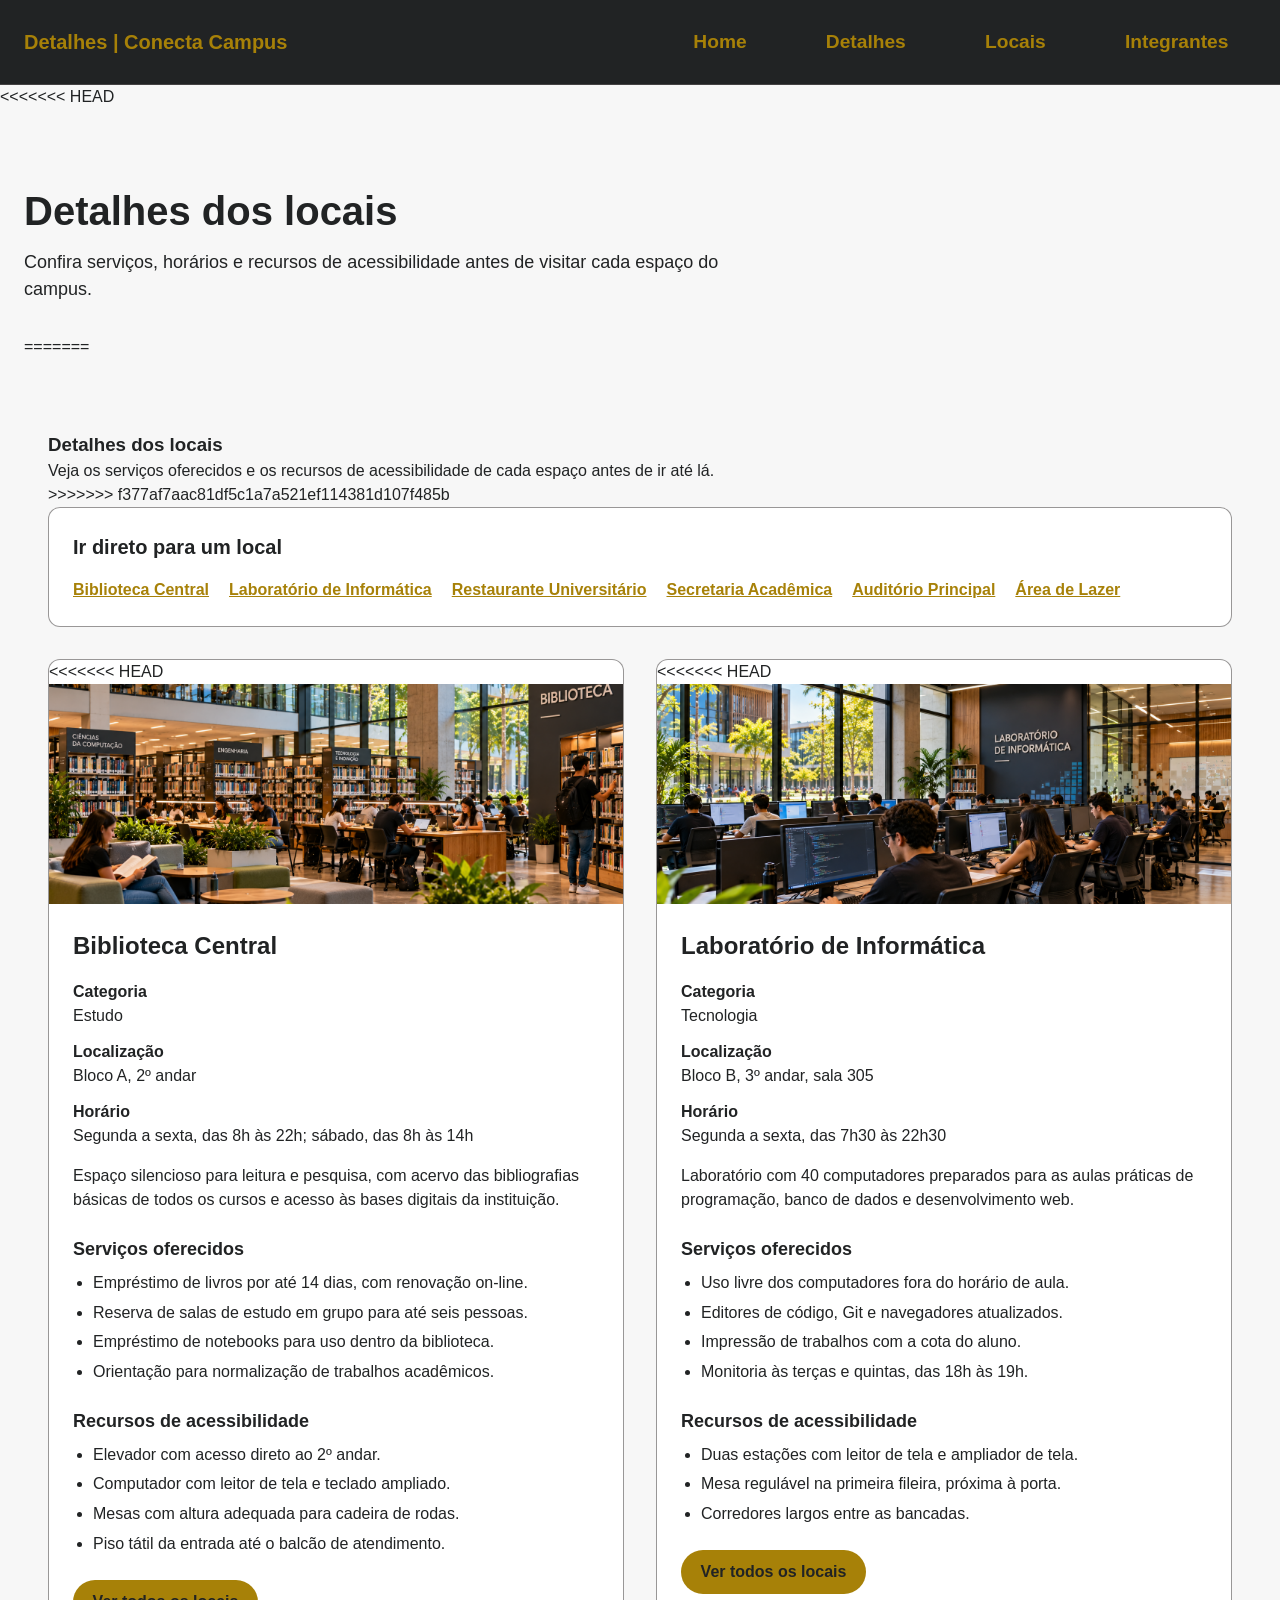
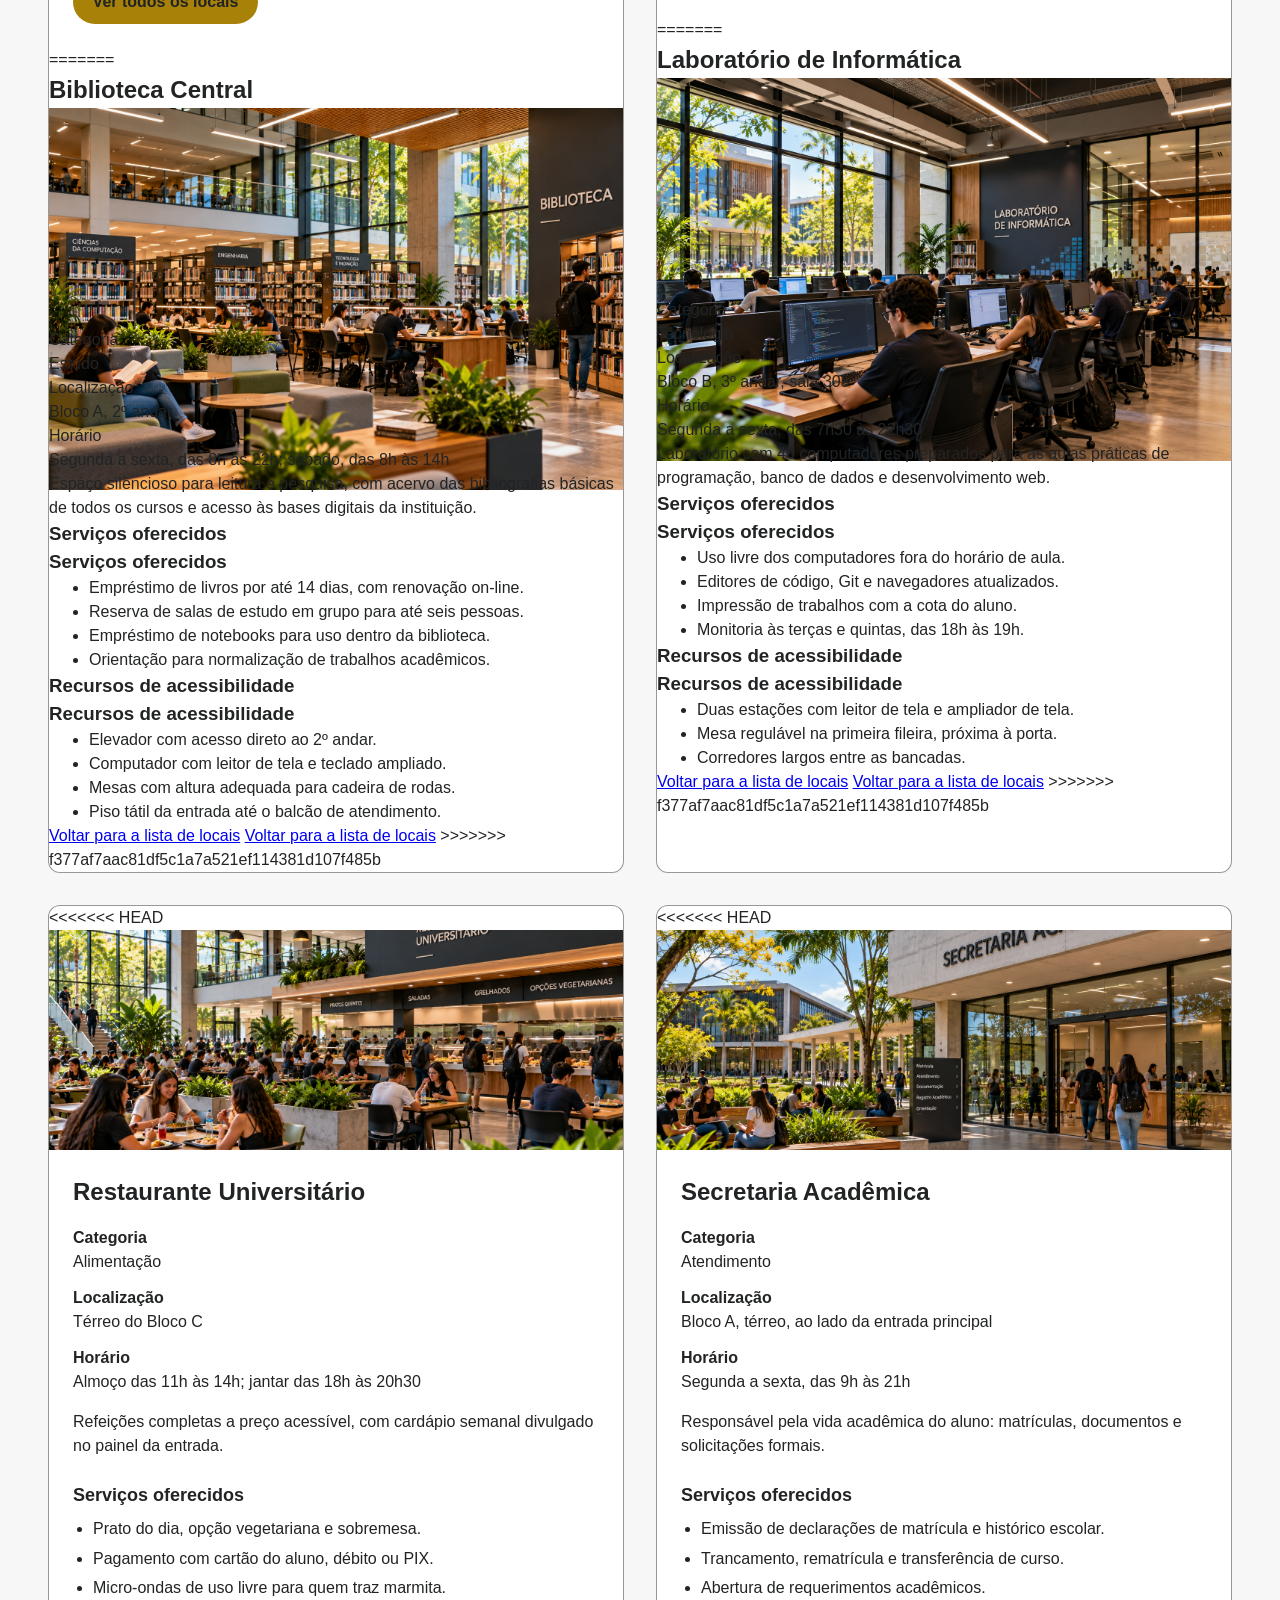
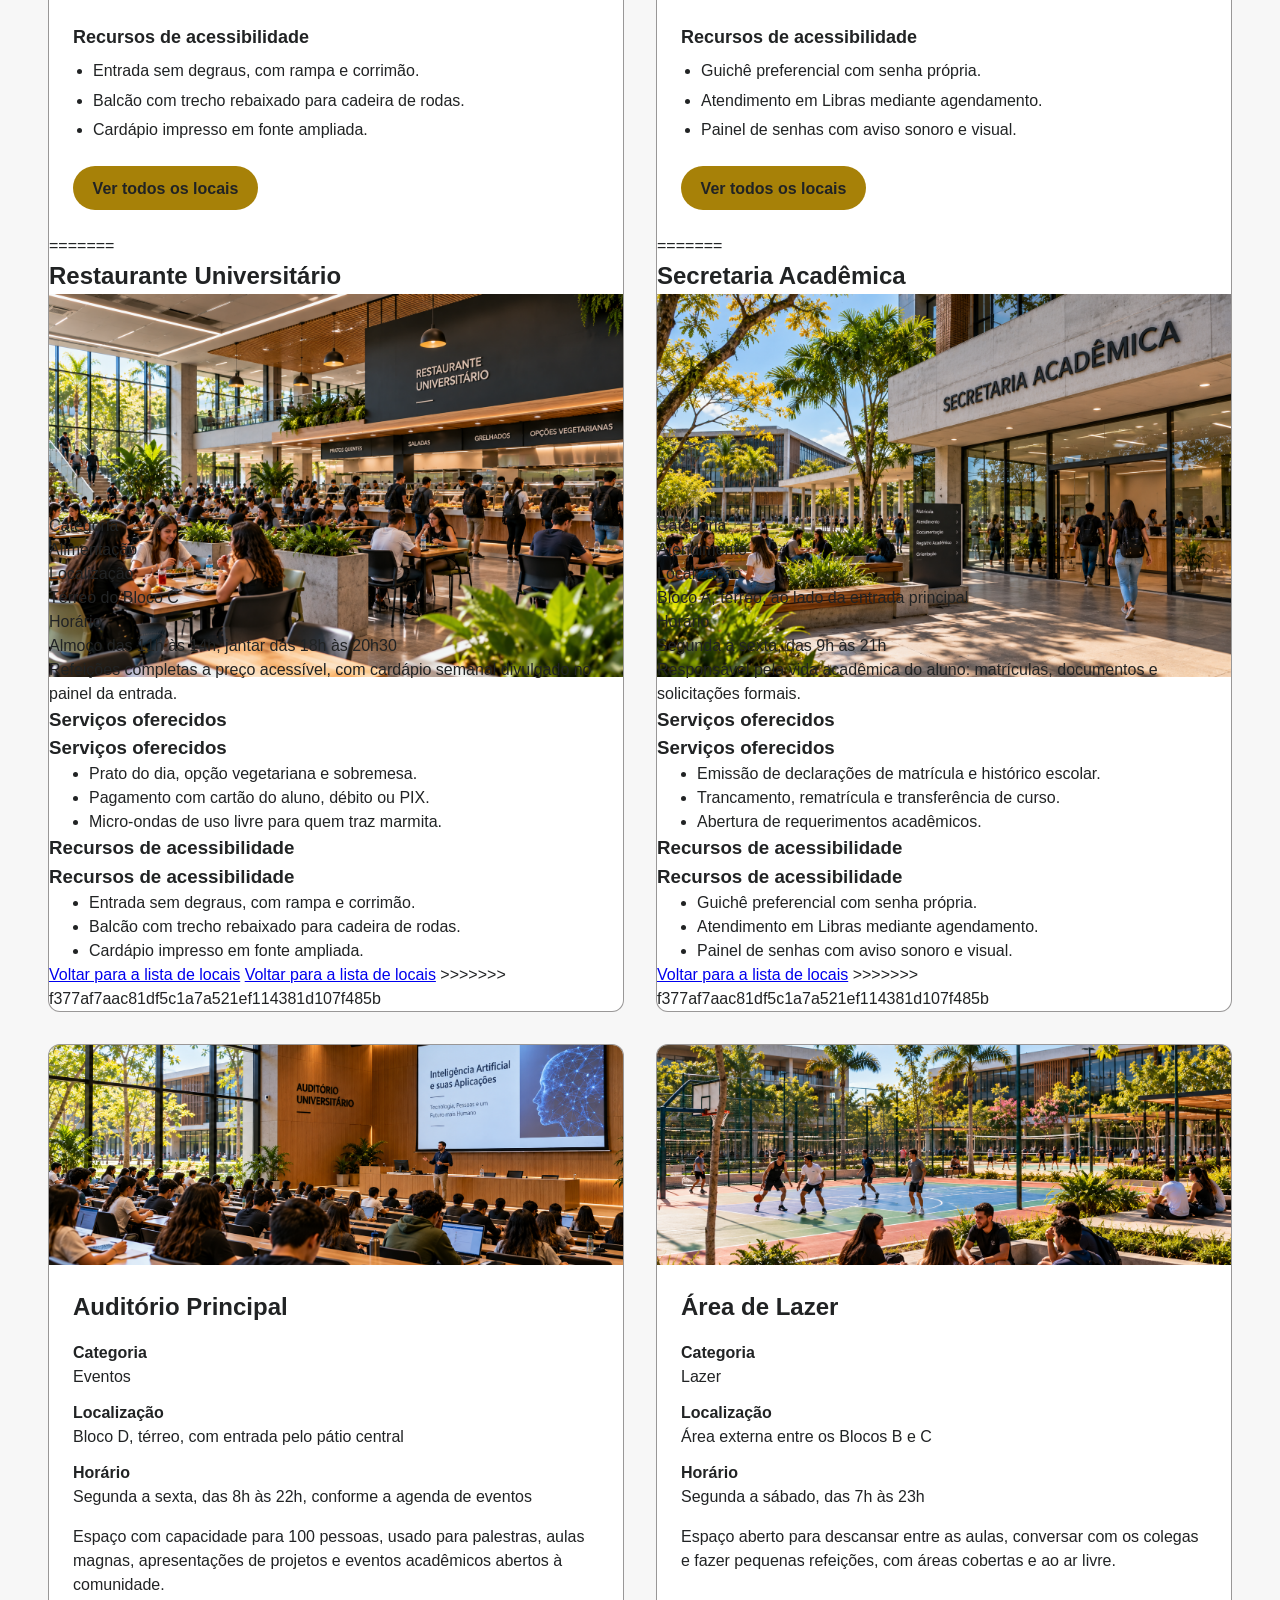
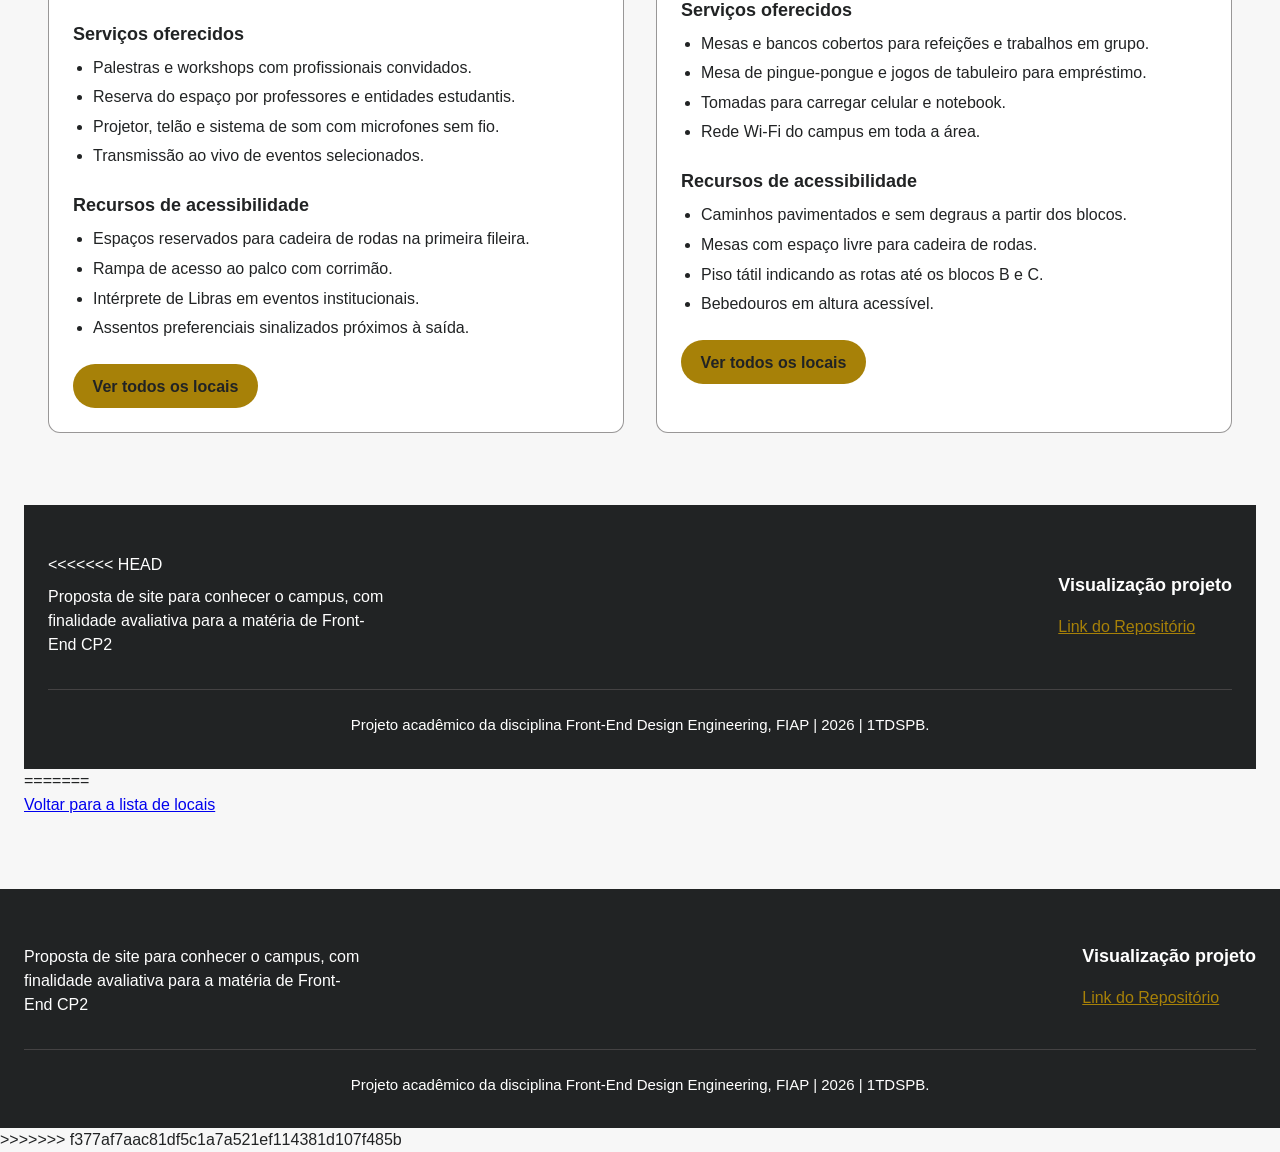
==== commit 769889ed: "Merge branch 'main' of https://github.com/Kauanzxd/Front-End_Checkpoint_2" ====
--- a/detalhes.html
+++ b/detalhes.html
@@ -35,6 +35,7 @@
         </div>
     </header>
 
+<<<<<<< HEAD
     <main id="conteudo-detalhes">
         <section class="secao" aria-labelledby="titulo-pagina">
             <div class="container">
@@ -42,6 +43,18 @@
                     <h1 id="titulo-pagina">Detalhes dos locais</h1>
                     <p>Confira serviços, horários e recursos de acessibilidade antes de visitar cada espaço do campus.</p>
                 </div>
+=======
+    <!-- Conteudo Principal: Corpo da página, informações -->
+    <main>
+        <section id="conteudo-detalhes">
+            <div class="container secao">
+                <div id="conteudo">
+                    <h1>Detalhes dos locais</h1>
+                    <p class="introducao">
+                        Veja os serviços oferecidos e os recursos de acessibilidade de cada espaço
+                        antes de ir até lá.
+                    </p>
+>>>>>>> f377af7aac81df5c1a7a521ef114381d107f485b
 
                 <nav class="atalhos-detalhes" aria-labelledby="titulo-atalhos">
                     <h2 id="titulo-atalhos">Ir direto para um local</h2>
@@ -57,6 +70,7 @@
 
                 <div class="lista-detalhes">
                     <article id="biblioteca" class="detalhe">
+<<<<<<< HEAD
                         <img class="img-detalhe" src="./img/img_biblioteca_campus.png"
                             alt="Salão da biblioteca com estantes de livros e mesas de estudo">
                         <div class="detalhe-conteudo">
@@ -83,9 +97,47 @@
                             </ul>
                             <a class="btn btn-detalhes" href="./locais.html">Ver todos os locais</a>
                         </div>
+=======
+                        <h2>Biblioteca Central</h2>
+                        <div class="img-detalhe">
+                            <img src="./img/img_biblioteca_campus.png"
+                                alt="Salão da biblioteca com estantes de livros e mesas de estudo">
+                        </div>
+                        <dl>
+                            <dt>Categoria</dt>
+                            <dd>Estudo</dd>
+                            <dt>Localização</dt>
+                            <dd>Bloco A, 2º andar</dd>
+                            <dt>Horário</dt>
+                            <dd>Segunda a sexta, das 8h às 22h; sábado, das 8h às 14h</dd>
+                        </dl>
+                        <p>
+                            Espaço silencioso para leitura e pesquisa, com acervo das bibliografias
+                            básicas de todos os cursos e acesso às bases digitais da instituição.
+                        </p>
+                        <h3 class="margin-detalhes">Serviços oferecidos</h3>
+                        <h3>Serviços oferecidos</h3>
+                        <ul>
+                            <li>Empréstimo de livros por até 14 dias, com renovação on-line.</li>
+                            <li>Reserva de salas de estudo em grupo para até seis pessoas.</li>
+                            <li>Empréstimo de notebooks para uso dentro da biblioteca.</li>
+                            <li>Orientação para normalização de trabalhos acadêmicos.</li>
+                        </ul>
+                        <h3 class="margin-detalhes">Recursos de acessibilidade</h3>
+                        <h3>Recursos de acessibilidade</h3>
+                        <ul>
+                            <li>Elevador com acesso direto ao 2º andar.</li>
+                            <li>Computador com leitor de tela e teclado ampliado.</li>
+                            <li>Mesas com altura adequada para cadeira de rodas.</li>
+                            <li>Piso tátil da entrada até o balcão de atendimento.</li>
+                        </ul>
+                        <a class="margin-detalhes" class="voltar" href="locais.html"> Voltar para a lista de locais</a>
+                        <a class="voltar" href="locais.html"> Voltar para a lista de locais</a>
+>>>>>>> f377af7aac81df5c1a7a521ef114381d107f485b
                     </article>
 
                     <article id="laboratorio" class="detalhe">
+<<<<<<< HEAD
                         <img class="img-detalhe" src="./img/img_laboratorio-informatica_campus.png"
                             alt="Laboratório de informática com fileiras de computadores">
                         <div class="detalhe-conteudo">
@@ -111,9 +163,46 @@
                             </ul>
                             <a class="btn btn-detalhes" href="./locais.html">Ver todos os locais</a>
                         </div>
+=======
+                        <h2>Laboratório de Informática</h2>
+                        <div class="img-detalhe">
+                            <img src="./img/img_laboratorio-informatica_campus.png"
+                                alt="Laboratório de informática com fileiras de computadores">
+                        </div>
+                        <dl>
+                            <dt>Categoria</dt>
+                            <dd>Tecnologia</dd>
+                            <dt>Localização</dt>
+                            <dd>Bloco B, 3º andar, sala 305</dd>
+                            <dt>Horário</dt>
+                            <dd>Segunda a sexta, das 7h30 às 22h30</dd>
+                        </dl>
+                        <p>
+                            Laboratório com 40 computadores preparados para as aulas práticas de
+                            programação, banco de dados e desenvolvimento web.
+                        </p>
+                        <h3 class="margin-detalhes">Serviços oferecidos</h3>
+                        <h3>Serviços oferecidos</h3>
+                        <ul>
+                            <li>Uso livre dos computadores fora do horário de aula.</li>
+                            <li>Editores de código, Git e navegadores atualizados.</li>
+                            <li>Impressão de trabalhos com a cota do aluno.</li>
+                            <li>Monitoria às terças e quintas, das 18h às 19h.</li>
+                        </ul>
+                        <h3 class="margin-detalhes">Recursos de acessibilidade</h3>
+                        <h3>Recursos de acessibilidade</h3>
+                        <ul>
+                            <li>Duas estações com leitor de tela e ampliador de tela.</li>
+                            <li>Mesa regulável na primeira fileira, próxima à porta.</li>
+                            <li>Corredores largos entre as bancadas.</li>
+                        </ul>
+                        <a class="margin-detalhes" class="voltar" href="locais.html"> Voltar para a lista de locais</a>
+                        <a class="voltar" href="locais.html"> Voltar para a lista de locais</a>
+>>>>>>> f377af7aac81df5c1a7a521ef114381d107f485b
                     </article>
 
                     <article id="restaurante" class="detalhe">
+<<<<<<< HEAD
                         <img class="img-detalhe" src="./img/img_restaurante_campus.png"
                             alt="Restaurante universitário com mesas e balcão de refeições">
                         <div class="detalhe-conteudo">
@@ -138,9 +227,46 @@
                             </ul>
                             <a class="btn btn-detalhes" href="./locais.html">Ver todos os locais</a>
                         </div>
+=======
+                        <h2>Restaurante Universitário</h2>
+                        <div class="img-detalhe">
+                            <img src="./img/img_restaurante_campus.png"
+                                alt="Restaurante universitário com mesas e balcão de refeições">
+                        </div>
+                        <dl>
+                            <dt>Categoria</dt>
+                            <dd>Alimentação</dd>
+                            <dt>Localização</dt>
+                            <dd>Térreo do Bloco C</dd>
+                            <dt>Horário</dt>
+                            <dd>Almoço das 11h às 14h; jantar das 18h às 20h30</dd>
+                        </dl>
+                        <p>
+                            Refeições completas a preço acessível, com cardápio semanal divulgado no
+                            painel da entrada.
+                        </p>
+                        <h3 class="margin-detalhes">Serviços oferecidos</h3>
+                        <h3>Serviços oferecidos</h3>
+                        <ul>
+                            <li>Prato do dia, opção vegetariana e sobremesa.</li>
+                            <li>Pagamento com cartão do aluno, débito ou PIX.</li>
+                            <li>Micro-ondas de uso livre para quem traz marmita.</li>
+                        </ul>
+                        <h3 class="margin-detalhes">Recursos de acessibilidade</h3>
+                        <h3>Recursos de acessibilidade</h3>
+                        <ul>
+                            <li>Entrada sem degraus, com rampa e corrimão.</li>
+                            <li>Balcão com trecho rebaixado para cadeira de rodas.</li>
+                            <li>Cardápio impresso em fonte ampliada.</li>
+                        </ul>
+                        <a class="margin-detalhes" class="voltar" href="locais.html"> Voltar para a lista de locais</a>
+                        <a class="voltar" href="locais.html"> Voltar para a lista de locais</a>
+
+>>>>>>> f377af7aac81df5c1a7a521ef114381d107f485b
                     </article>
 
                     <article id="secretaria" class="detalhe">
+<<<<<<< HEAD
                         <img class="img-detalhe" src="./img/img_secretaria_campus.png"
                             alt="Balcão de atendimento da secretaria acadêmica com guichês numerados">
                         <div class="detalhe-conteudo">
@@ -165,6 +291,40 @@
                             </ul>
                             <a class="btn btn-detalhes" href="./locais.html">Ver todos os locais</a>
                         </div>
+=======
+                        <h2>Secretaria Acadêmica</h2>
+                        <div class="img-detalhe">
+                            <img src="./img/img_secretaria_campus.png"
+                                alt="Balcão de atendimento da secretaria acadêmica com guichês numerados">
+                        </div>
+                        <dl>
+                            <dt>Categoria</dt>
+                            <dd>Atendimento</dd>
+                            <dt>Localização</dt>
+                            <dd>Bloco A, térreo, ao lado da entrada principal</dd>
+                            <dt>Horário</dt>
+                            <dd>Segunda a sexta, das 9h às 21h</dd>
+                        </dl>
+                        <p>
+                            Responsável pela vida acadêmica do aluno: matrículas, documentos e
+                            solicitações formais.
+                        </p>
+                        <h3 class="margin-detalhes">Serviços oferecidos</h3>
+                        <h3>Serviços oferecidos</h3>
+                        <ul>
+                            <li>Emissão de declarações de matrícula e histórico escolar.</li>
+                            <li>Trancamento, rematrícula e transferência de curso.</li>
+                            <li>Abertura de requerimentos acadêmicos.</li>
+                        </ul>
+                        <h3 class="margin-detalhes">Recursos de acessibilidade</h3>
+                        <h3>Recursos de acessibilidade</h3>
+                        <ul>
+                            <li>Guichê preferencial com senha própria.</li>
+                            <li>Atendimento em Libras mediante agendamento.</li>
+                            <li>Painel de senhas com aviso sonoro e visual.</li>
+                        </ul>
+                        <a class="margin-detalhes" class="voltar" href="locais.html"> Voltar para a lista de locais</a>
+>>>>>>> f377af7aac81df5c1a7a521ef114381d107f485b
                     </article>
 
                     <article id="auditorio" class="detalhe">
@@ -234,6 +394,7 @@
             <div class="container">
                 <div class="rodape-conteudo">
                     <div>
+<<<<<<< HEAD
                         <p class="rodape-descricao">Proposta de site para conhecer o campus, com finalidade avaliativa para a matéria de Front-End CP2</p>
                     </div>
                     <div>
@@ -247,6 +408,52 @@
             </div>
         </div>
     </footer>
+=======
+                        <section>
+                            <a class="voltar" href="locais.html"> Voltar para a lista de locais</a>
+                            </article>
+                        </section>
+                    </div>
+                </div>
+            </div>
+        </section>
+    </main>
+
+    <!-- Rodapé: Direitos... igual em todas as paginas -->
+    <footer>
+        <div class="rodape">
+            <div class="container">
+                <div class="rodape-conteudo">
+
+                    <!-- Coluna 1: apresentação curta do projeto -->
+                    <div>
+                        <p class="rodape-descricao">Proposta de site para conhecer o campus, com finalidade
+                            avaliativa
+                            para
+                            a matéria de Front-End CP2</p>
+                    </div>
+
+                    <!-- Coluna 3: canais de contato da equipe -->
+                    <div>
+                        <h2 class="rodape-titulo">Visualização projeto</h2>
+                        <ul class="rodape-lista lista-limpa">
+                            <li><a href="https://github.com/Kauanzxd/Front-End_Checkpoint_2.git">Link do
+                                    Repositório</a>
+                            </li>
+                        </ul>
+                    </div>
+                </div>
+
+                <!-- Créditos acadêmicos -->
+                <p class="rodape-creditos">Projeto acadêmico da disciplina Front-End Design Engineering, FIAP |
+                    2026 |
+                    1TDSPB.
+                </p>
+            </div>
+        </div>
+    </footer>
+
+>>>>>>> f377af7aac81df5c1a7a521ef114381d107f485b
 </body>
 
 </html>
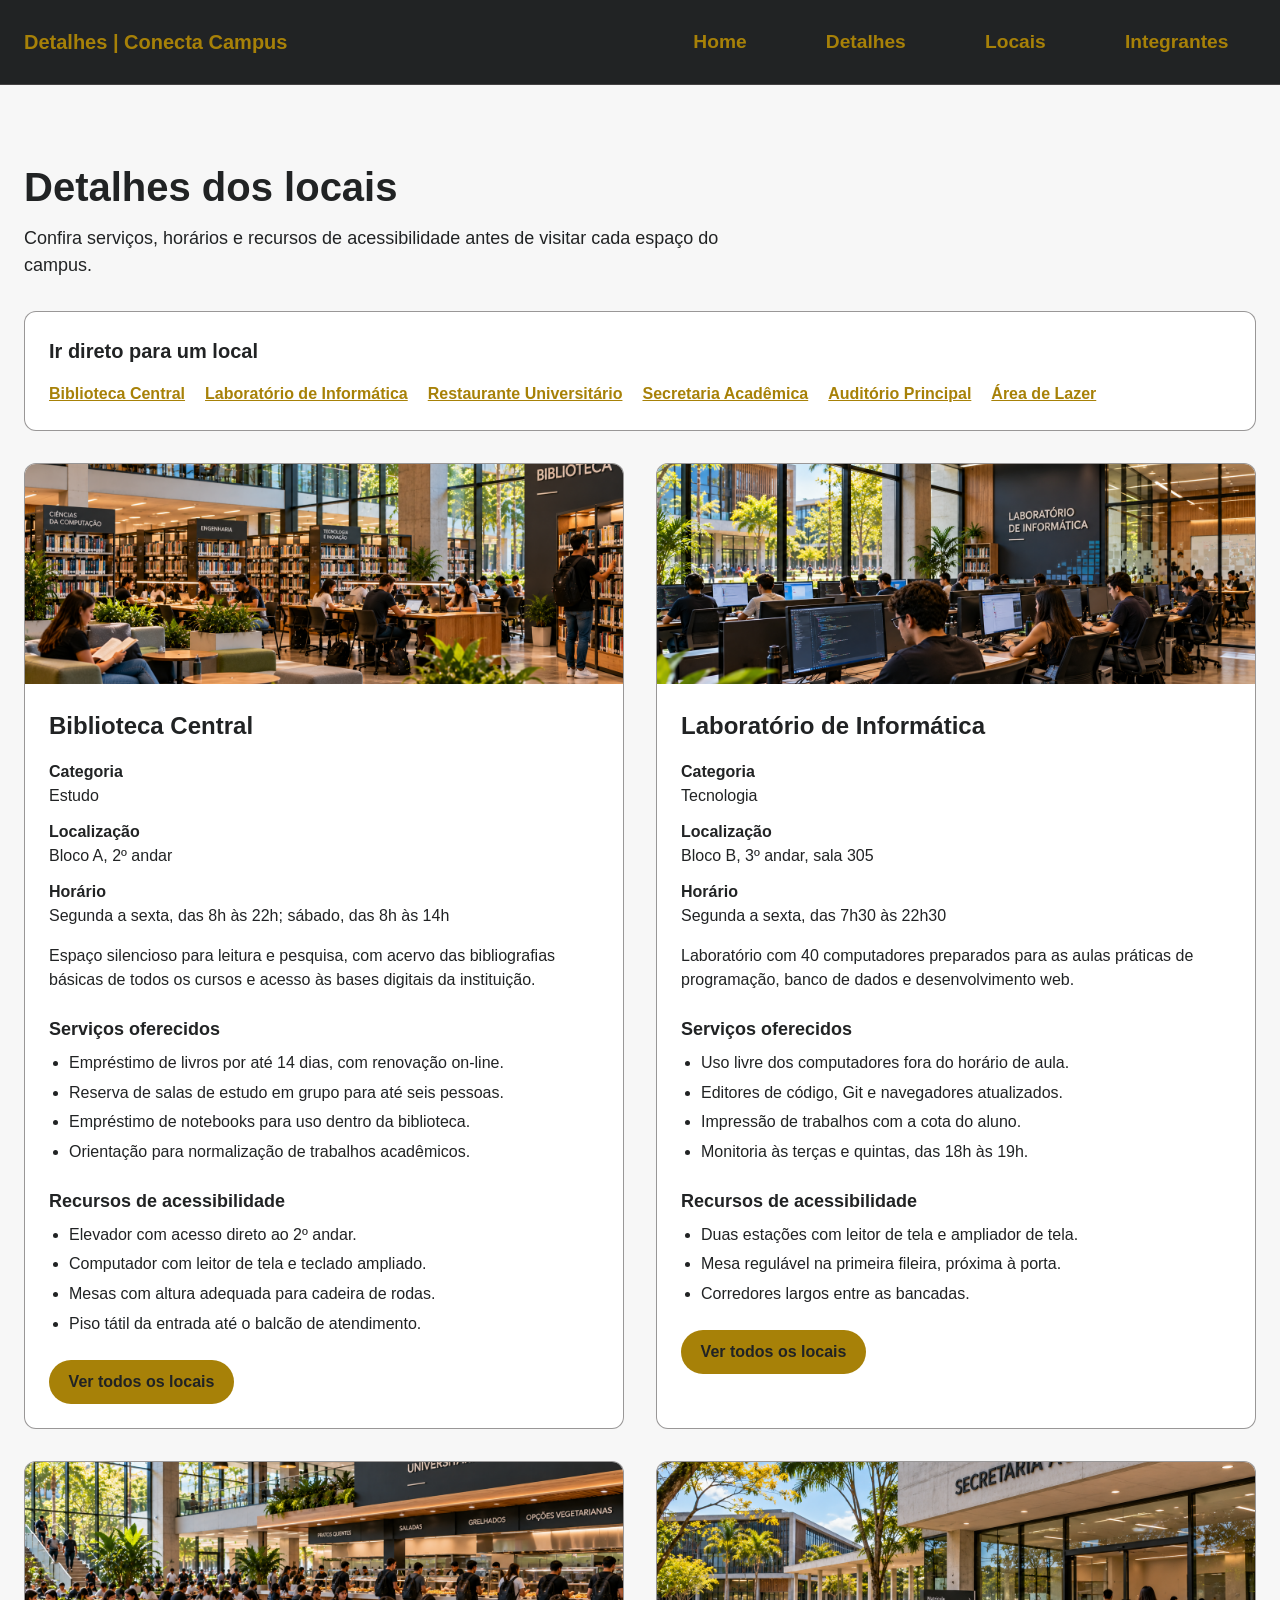
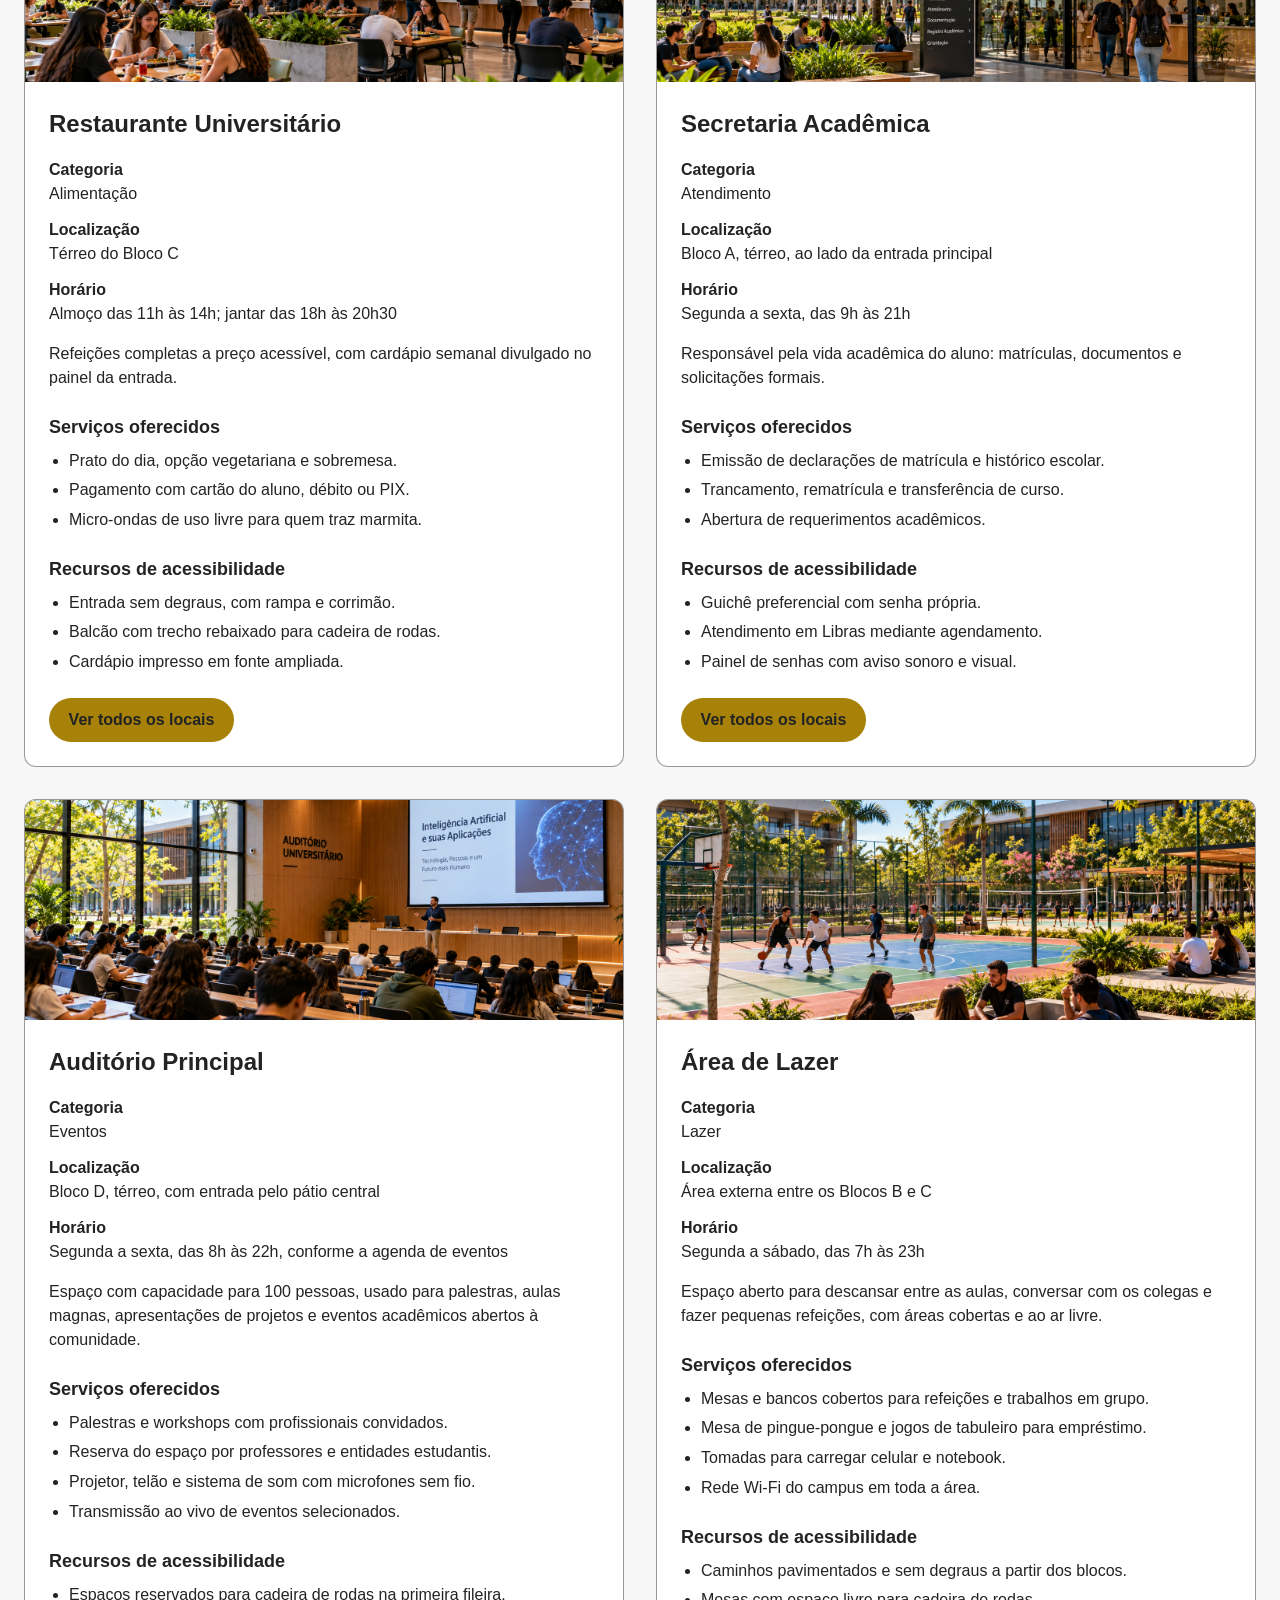
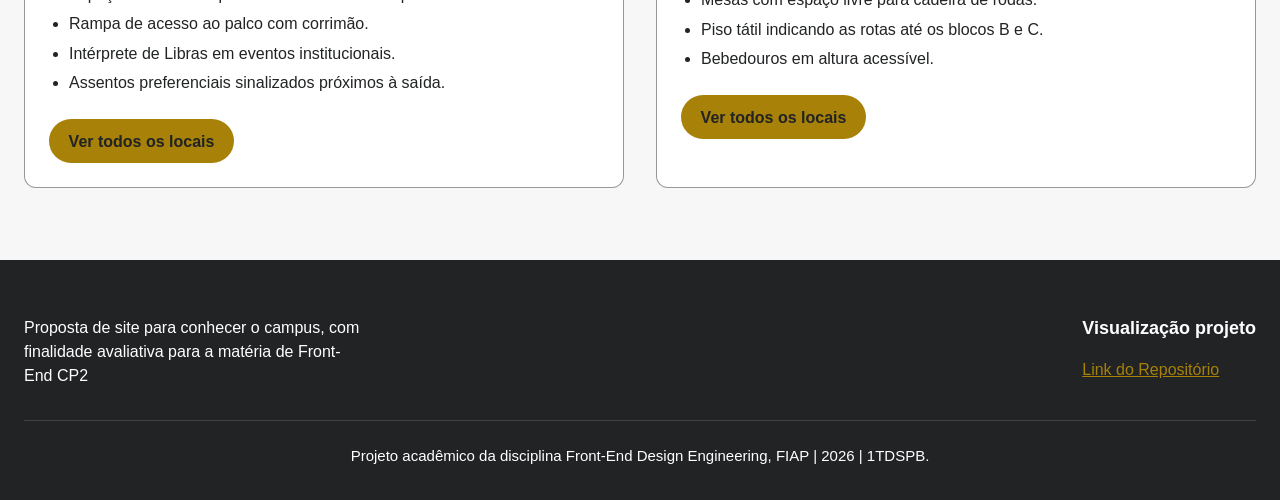
==== commit 33f02529: "feat: correçã final." ====
--- a/detalhes.html
+++ b/detalhes.html
@@ -35,7 +35,6 @@
         </div>
     </header>
 
-<<<<<<< HEAD
     <main id="conteudo-detalhes">
         <section class="secao" aria-labelledby="titulo-pagina">
             <div class="container">
@@ -43,18 +42,6 @@
                     <h1 id="titulo-pagina">Detalhes dos locais</h1>
                     <p>Confira serviços, horários e recursos de acessibilidade antes de visitar cada espaço do campus.</p>
                 </div>
-=======
-    <!-- Conteudo Principal: Corpo da página, informações -->
-    <main>
-        <section id="conteudo-detalhes">
-            <div class="container secao">
-                <div id="conteudo">
-                    <h1>Detalhes dos locais</h1>
-                    <p class="introducao">
-                        Veja os serviços oferecidos e os recursos de acessibilidade de cada espaço
-                        antes de ir até lá.
-                    </p>
->>>>>>> f377af7aac81df5c1a7a521ef114381d107f485b
 
                 <nav class="atalhos-detalhes" aria-labelledby="titulo-atalhos">
                     <h2 id="titulo-atalhos">Ir direto para um local</h2>
@@ -70,15 +57,22 @@
 
                 <div class="lista-detalhes">
                     <article id="biblioteca" class="detalhe">
-<<<<<<< HEAD
-                        <img class="img-detalhe" src="./img/img_biblioteca_campus.png"
-                            alt="Salão da biblioteca com estantes de livros e mesas de estudo">
+                        <img class="img-detalhe" src="./img/img_biblioteca_campus.png" alt="Salão da biblioteca com estantes de livros e mesas de estudo">
                         <div class="detalhe-conteudo">
                             <h2>Biblioteca Central</h2>
                             <dl class="dados-local">
-                                <div><dt>Categoria</dt><dd>Estudo</dd></div>
-                                <div><dt>Localização</dt><dd>Bloco A, 2º andar</dd></div>
-                                <div><dt>Horário</dt><dd>Segunda a sexta, das 8h às 22h; sábado, das 8h às 14h</dd></div>
+                                <div>
+                                    <dt>Categoria</dt>
+                                    <dd>Estudo</dd>
+                                </div>
+                                <div>
+                                    <dt>Localização</dt>
+                                    <dd>Bloco A, 2º andar</dd>
+                                </div>
+                                <div>
+                                    <dt>Horário</dt>
+                                    <dd>Segunda a sexta, das 8h às 22h; sábado, das 8h às 14h</dd>
+                                </div>
                             </dl>
                             <p>Espaço silencioso para leitura e pesquisa, com acervo das bibliografias básicas de todos os cursos e acesso às bases digitais da instituição.</p>
                             <h3>Serviços oferecidos</h3>
@@ -97,55 +91,25 @@
                             </ul>
                             <a class="btn btn-detalhes" href="./locais.html">Ver todos os locais</a>
                         </div>
-=======
-                        <h2>Biblioteca Central</h2>
-                        <div class="img-detalhe">
-                            <img src="./img/img_biblioteca_campus.png"
-                                alt="Salão da biblioteca com estantes de livros e mesas de estudo">
-                        </div>
-                        <dl>
-                            <dt>Categoria</dt>
-                            <dd>Estudo</dd>
-                            <dt>Localização</dt>
-                            <dd>Bloco A, 2º andar</dd>
-                            <dt>Horário</dt>
-                            <dd>Segunda a sexta, das 8h às 22h; sábado, das 8h às 14h</dd>
-                        </dl>
-                        <p>
-                            Espaço silencioso para leitura e pesquisa, com acervo das bibliografias
-                            básicas de todos os cursos e acesso às bases digitais da instituição.
-                        </p>
-                        <h3 class="margin-detalhes">Serviços oferecidos</h3>
-                        <h3>Serviços oferecidos</h3>
-                        <ul>
-                            <li>Empréstimo de livros por até 14 dias, com renovação on-line.</li>
-                            <li>Reserva de salas de estudo em grupo para até seis pessoas.</li>
-                            <li>Empréstimo de notebooks para uso dentro da biblioteca.</li>
-                            <li>Orientação para normalização de trabalhos acadêmicos.</li>
-                        </ul>
-                        <h3 class="margin-detalhes">Recursos de acessibilidade</h3>
-                        <h3>Recursos de acessibilidade</h3>
-                        <ul>
-                            <li>Elevador com acesso direto ao 2º andar.</li>
-                            <li>Computador com leitor de tela e teclado ampliado.</li>
-                            <li>Mesas com altura adequada para cadeira de rodas.</li>
-                            <li>Piso tátil da entrada até o balcão de atendimento.</li>
-                        </ul>
-                        <a class="margin-detalhes" class="voltar" href="locais.html"> Voltar para a lista de locais</a>
-                        <a class="voltar" href="locais.html"> Voltar para a lista de locais</a>
->>>>>>> f377af7aac81df5c1a7a521ef114381d107f485b
                     </article>
 
                     <article id="laboratorio" class="detalhe">
-<<<<<<< HEAD
-                        <img class="img-detalhe" src="./img/img_laboratorio-informatica_campus.png"
-                            alt="Laboratório de informática com fileiras de computadores">
+                        <img class="img-detalhe" src="./img/img_laboratorio-informatica_campus.png" alt="Laboratório de informática com fileiras de computadores">
                         <div class="detalhe-conteudo">
                             <h2>Laboratório de Informática</h2>
                             <dl class="dados-local">
-                                <div><dt>Categoria</dt><dd>Tecnologia</dd></div>
-                                <div><dt>Localização</dt><dd>Bloco B, 3º andar, sala 305</dd></div>
-                                <div><dt>Horário</dt><dd>Segunda a sexta, das 7h30 às 22h30</dd></div>
+                                <div>
+                                    <dt>Categoria</dt>
+                                    <dd>Tecnologia</dd>
+                                </div>
+                                <div>
+                                    <dt>Localização</dt>
+                                    <dd>Bloco B, 3º andar, sala 305</dd>
+                                </div>
+                                <div>
+                                    <dt>Horário</dt>
+                                    <dd>Segunda a sexta, das 7h30 às 22h30</dd>
+                                </div>
                             </dl>
                             <p>Laboratório com 40 computadores preparados para as aulas práticas de programação, banco de dados e desenvolvimento web.</p>
                             <h3>Serviços oferecidos</h3>
@@ -163,54 +127,25 @@
                             </ul>
                             <a class="btn btn-detalhes" href="./locais.html">Ver todos os locais</a>
                         </div>
-=======
-                        <h2>Laboratório de Informática</h2>
-                        <div class="img-detalhe">
-                            <img src="./img/img_laboratorio-informatica_campus.png"
-                                alt="Laboratório de informática com fileiras de computadores">
-                        </div>
-                        <dl>
-                            <dt>Categoria</dt>
-                            <dd>Tecnologia</dd>
-                            <dt>Localização</dt>
-                            <dd>Bloco B, 3º andar, sala 305</dd>
-                            <dt>Horário</dt>
-                            <dd>Segunda a sexta, das 7h30 às 22h30</dd>
-                        </dl>
-                        <p>
-                            Laboratório com 40 computadores preparados para as aulas práticas de
-                            programação, banco de dados e desenvolvimento web.
-                        </p>
-                        <h3 class="margin-detalhes">Serviços oferecidos</h3>
-                        <h3>Serviços oferecidos</h3>
-                        <ul>
-                            <li>Uso livre dos computadores fora do horário de aula.</li>
-                            <li>Editores de código, Git e navegadores atualizados.</li>
-                            <li>Impressão de trabalhos com a cota do aluno.</li>
-                            <li>Monitoria às terças e quintas, das 18h às 19h.</li>
-                        </ul>
-                        <h3 class="margin-detalhes">Recursos de acessibilidade</h3>
-                        <h3>Recursos de acessibilidade</h3>
-                        <ul>
-                            <li>Duas estações com leitor de tela e ampliador de tela.</li>
-                            <li>Mesa regulável na primeira fileira, próxima à porta.</li>
-                            <li>Corredores largos entre as bancadas.</li>
-                        </ul>
-                        <a class="margin-detalhes" class="voltar" href="locais.html"> Voltar para a lista de locais</a>
-                        <a class="voltar" href="locais.html"> Voltar para a lista de locais</a>
->>>>>>> f377af7aac81df5c1a7a521ef114381d107f485b
                     </article>
 
                     <article id="restaurante" class="detalhe">
-<<<<<<< HEAD
-                        <img class="img-detalhe" src="./img/img_restaurante_campus.png"
-                            alt="Restaurante universitário com mesas e balcão de refeições">
+                        <img class="img-detalhe" src="./img/img_restaurante_campus.png" alt="Restaurante universitário com mesas e balcão de refeições">
                         <div class="detalhe-conteudo">
                             <h2>Restaurante Universitário</h2>
                             <dl class="dados-local">
-                                <div><dt>Categoria</dt><dd>Alimentação</dd></div>
-                                <div><dt>Localização</dt><dd>Térreo do Bloco C</dd></div>
-                                <div><dt>Horário</dt><dd>Almoço das 11h às 14h; jantar das 18h às 20h30</dd></div>
+                                <div>
+                                    <dt>Categoria</dt>
+                                    <dd>Alimentação</dd>
+                                </div>
+                                <div>
+                                    <dt>Localização</dt>
+                                    <dd>Térreo do Bloco C</dd>
+                                </div>
+                                <div>
+                                    <dt>Horário</dt>
+                                    <dd>Almoço das 11h às 14h; jantar das 18h às 20h30</dd>
+                                </div>
                             </dl>
                             <p>Refeições completas a preço acessível, com cardápio semanal divulgado no painel da entrada.</p>
                             <h3>Serviços oferecidos</h3>
@@ -227,54 +162,25 @@
                             </ul>
                             <a class="btn btn-detalhes" href="./locais.html">Ver todos os locais</a>
                         </div>
-=======
-                        <h2>Restaurante Universitário</h2>
-                        <div class="img-detalhe">
-                            <img src="./img/img_restaurante_campus.png"
-                                alt="Restaurante universitário com mesas e balcão de refeições">
-                        </div>
-                        <dl>
-                            <dt>Categoria</dt>
-                            <dd>Alimentação</dd>
-                            <dt>Localização</dt>
-                            <dd>Térreo do Bloco C</dd>
-                            <dt>Horário</dt>
-                            <dd>Almoço das 11h às 14h; jantar das 18h às 20h30</dd>
-                        </dl>
-                        <p>
-                            Refeições completas a preço acessível, com cardápio semanal divulgado no
-                            painel da entrada.
-                        </p>
-                        <h3 class="margin-detalhes">Serviços oferecidos</h3>
-                        <h3>Serviços oferecidos</h3>
-                        <ul>
-                            <li>Prato do dia, opção vegetariana e sobremesa.</li>
-                            <li>Pagamento com cartão do aluno, débito ou PIX.</li>
-                            <li>Micro-ondas de uso livre para quem traz marmita.</li>
-                        </ul>
-                        <h3 class="margin-detalhes">Recursos de acessibilidade</h3>
-                        <h3>Recursos de acessibilidade</h3>
-                        <ul>
-                            <li>Entrada sem degraus, com rampa e corrimão.</li>
-                            <li>Balcão com trecho rebaixado para cadeira de rodas.</li>
-                            <li>Cardápio impresso em fonte ampliada.</li>
-                        </ul>
-                        <a class="margin-detalhes" class="voltar" href="locais.html"> Voltar para a lista de locais</a>
-                        <a class="voltar" href="locais.html"> Voltar para a lista de locais</a>
-
->>>>>>> f377af7aac81df5c1a7a521ef114381d107f485b
                     </article>
 
                     <article id="secretaria" class="detalhe">
-<<<<<<< HEAD
-                        <img class="img-detalhe" src="./img/img_secretaria_campus.png"
-                            alt="Balcão de atendimento da secretaria acadêmica com guichês numerados">
+                        <img class="img-detalhe" src="./img/img_secretaria_campus.png" alt="Balcão de atendimento da secretaria acadêmica com guichês numerados">
                         <div class="detalhe-conteudo">
                             <h2>Secretaria Acadêmica</h2>
                             <dl class="dados-local">
-                                <div><dt>Categoria</dt><dd>Atendimento</dd></div>
-                                <div><dt>Localização</dt><dd>Bloco A, térreo, ao lado da entrada principal</dd></div>
-                                <div><dt>Horário</dt><dd>Segunda a sexta, das 9h às 21h</dd></div>
+                                <div>
+                                    <dt>Categoria</dt>
+                                    <dd>Atendimento</dd>
+                                </div>
+                                <div>
+                                    <dt>Localização</dt>
+                                    <dd>Bloco A, térreo, ao lado da entrada principal</dd>
+                                </div>
+                                <div>
+                                    <dt>Horário</dt>
+                                    <dd>Segunda a sexta, das 9h às 21h</dd>
+                                </div>
                             </dl>
                             <p>Responsável pela vida acadêmica do aluno: matrículas, documentos e solicitações formais.</p>
                             <h3>Serviços oferecidos</h3>
@@ -291,51 +197,25 @@
                             </ul>
                             <a class="btn btn-detalhes" href="./locais.html">Ver todos os locais</a>
                         </div>
-=======
-                        <h2>Secretaria Acadêmica</h2>
-                        <div class="img-detalhe">
-                            <img src="./img/img_secretaria_campus.png"
-                                alt="Balcão de atendimento da secretaria acadêmica com guichês numerados">
-                        </div>
-                        <dl>
-                            <dt>Categoria</dt>
-                            <dd>Atendimento</dd>
-                            <dt>Localização</dt>
-                            <dd>Bloco A, térreo, ao lado da entrada principal</dd>
-                            <dt>Horário</dt>
-                            <dd>Segunda a sexta, das 9h às 21h</dd>
-                        </dl>
-                        <p>
-                            Responsável pela vida acadêmica do aluno: matrículas, documentos e
-                            solicitações formais.
-                        </p>
-                        <h3 class="margin-detalhes">Serviços oferecidos</h3>
-                        <h3>Serviços oferecidos</h3>
-                        <ul>
-                            <li>Emissão de declarações de matrícula e histórico escolar.</li>
-                            <li>Trancamento, rematrícula e transferência de curso.</li>
-                            <li>Abertura de requerimentos acadêmicos.</li>
-                        </ul>
-                        <h3 class="margin-detalhes">Recursos de acessibilidade</h3>
-                        <h3>Recursos de acessibilidade</h3>
-                        <ul>
-                            <li>Guichê preferencial com senha própria.</li>
-                            <li>Atendimento em Libras mediante agendamento.</li>
-                            <li>Painel de senhas com aviso sonoro e visual.</li>
-                        </ul>
-                        <a class="margin-detalhes" class="voltar" href="locais.html"> Voltar para a lista de locais</a>
->>>>>>> f377af7aac81df5c1a7a521ef114381d107f485b
                     </article>
 
                     <article id="auditorio" class="detalhe">
-                        <img class="img-detalhe" src="./img/img_auditorio_campus.png"
-                            alt="Auditório com palco e assentos">
+                        <img class="img-detalhe" src="./img/img_auditorio_campus.png" alt="Auditório com palco e assentos">
                         <div class="detalhe-conteudo">
                             <h2>Auditório Principal</h2>
                             <dl class="dados-local">
-                                <div><dt>Categoria</dt><dd>Eventos</dd></div>
-                                <div><dt>Localização</dt><dd>Bloco D, térreo, com entrada pelo pátio central</dd></div>
-                                <div><dt>Horário</dt><dd>Segunda a sexta, das 8h às 22h, conforme a agenda de eventos</dd></div>
+                                <div>
+                                    <dt>Categoria</dt>
+                                    <dd>Eventos</dd>
+                                </div>
+                                <div>
+                                    <dt>Localização</dt>
+                                    <dd>Bloco D, térreo, com entrada pelo pátio central</dd>
+                                </div>
+                                <div>
+                                    <dt>Horário</dt>
+                                    <dd>Segunda a sexta, das 8h às 22h, conforme a agenda de eventos</dd>
+                                </div>
                             </dl>
                             <p>Espaço com capacidade para 100 pessoas, usado para palestras, aulas magnas, apresentações de projetos e eventos acadêmicos abertos à comunidade.</p>
                             <h3>Serviços oferecidos</h3>
@@ -357,14 +237,22 @@
                     </article>
 
                     <article id="area-lazer" class="detalhe">
-                        <img class="img-detalhe" src="./img/img_area-de-lazer_campus.png"
-                            alt="Área de lazer com mesas e cadeiras">
+                        <img class="img-detalhe" src="./img/img_area-de-lazer_campus.png" alt="Área de lazer com mesas e cadeiras">
                         <div class="detalhe-conteudo">
                             <h2>Área de Lazer</h2>
                             <dl class="dados-local">
-                                <div><dt>Categoria</dt><dd>Lazer</dd></div>
-                                <div><dt>Localização</dt><dd>Área externa entre os Blocos B e C</dd></div>
-                                <div><dt>Horário</dt><dd>Segunda a sábado, das 7h às 23h</dd></div>
+                                <div>
+                                    <dt>Categoria</dt>
+                                    <dd>Lazer</dd>
+                                </div>
+                                <div>
+                                    <dt>Localização</dt>
+                                    <dd>Área externa entre os Blocos B e C</dd>
+                                </div>
+                                <div>
+                                    <dt>Horário</dt>
+                                    <dd>Segunda a sábado, das 7h às 23h</dd>
+                                </div>
                             </dl>
                             <p>Espaço aberto para descansar entre as aulas, conversar com os colegas e fazer pequenas refeições, com áreas cobertas e ao ar livre.</p>
                             <h3>Serviços oferecidos</h3>
@@ -394,7 +282,6 @@
             <div class="container">
                 <div class="rodape-conteudo">
                     <div>
-<<<<<<< HEAD
                         <p class="rodape-descricao">Proposta de site para conhecer o campus, com finalidade avaliativa para a matéria de Front-End CP2</p>
                     </div>
                     <div>
@@ -408,52 +295,6 @@
             </div>
         </div>
     </footer>
-=======
-                        <section>
-                            <a class="voltar" href="locais.html"> Voltar para a lista de locais</a>
-                            </article>
-                        </section>
-                    </div>
-                </div>
-            </div>
-        </section>
-    </main>
-
-    <!-- Rodapé: Direitos... igual em todas as paginas -->
-    <footer>
-        <div class="rodape">
-            <div class="container">
-                <div class="rodape-conteudo">
-
-                    <!-- Coluna 1: apresentação curta do projeto -->
-                    <div>
-                        <p class="rodape-descricao">Proposta de site para conhecer o campus, com finalidade
-                            avaliativa
-                            para
-                            a matéria de Front-End CP2</p>
-                    </div>
-
-                    <!-- Coluna 3: canais de contato da equipe -->
-                    <div>
-                        <h2 class="rodape-titulo">Visualização projeto</h2>
-                        <ul class="rodape-lista lista-limpa">
-                            <li><a href="https://github.com/Kauanzxd/Front-End_Checkpoint_2.git">Link do
-                                    Repositório</a>
-                            </li>
-                        </ul>
-                    </div>
-                </div>
-
-                <!-- Créditos acadêmicos -->
-                <p class="rodape-creditos">Projeto acadêmico da disciplina Front-End Design Engineering, FIAP |
-                    2026 |
-                    1TDSPB.
-                </p>
-            </div>
-        </div>
-    </footer>
-
->>>>>>> f377af7aac81df5c1a7a521ef114381d107f485b
 </body>
 
-</html>
+</html>
